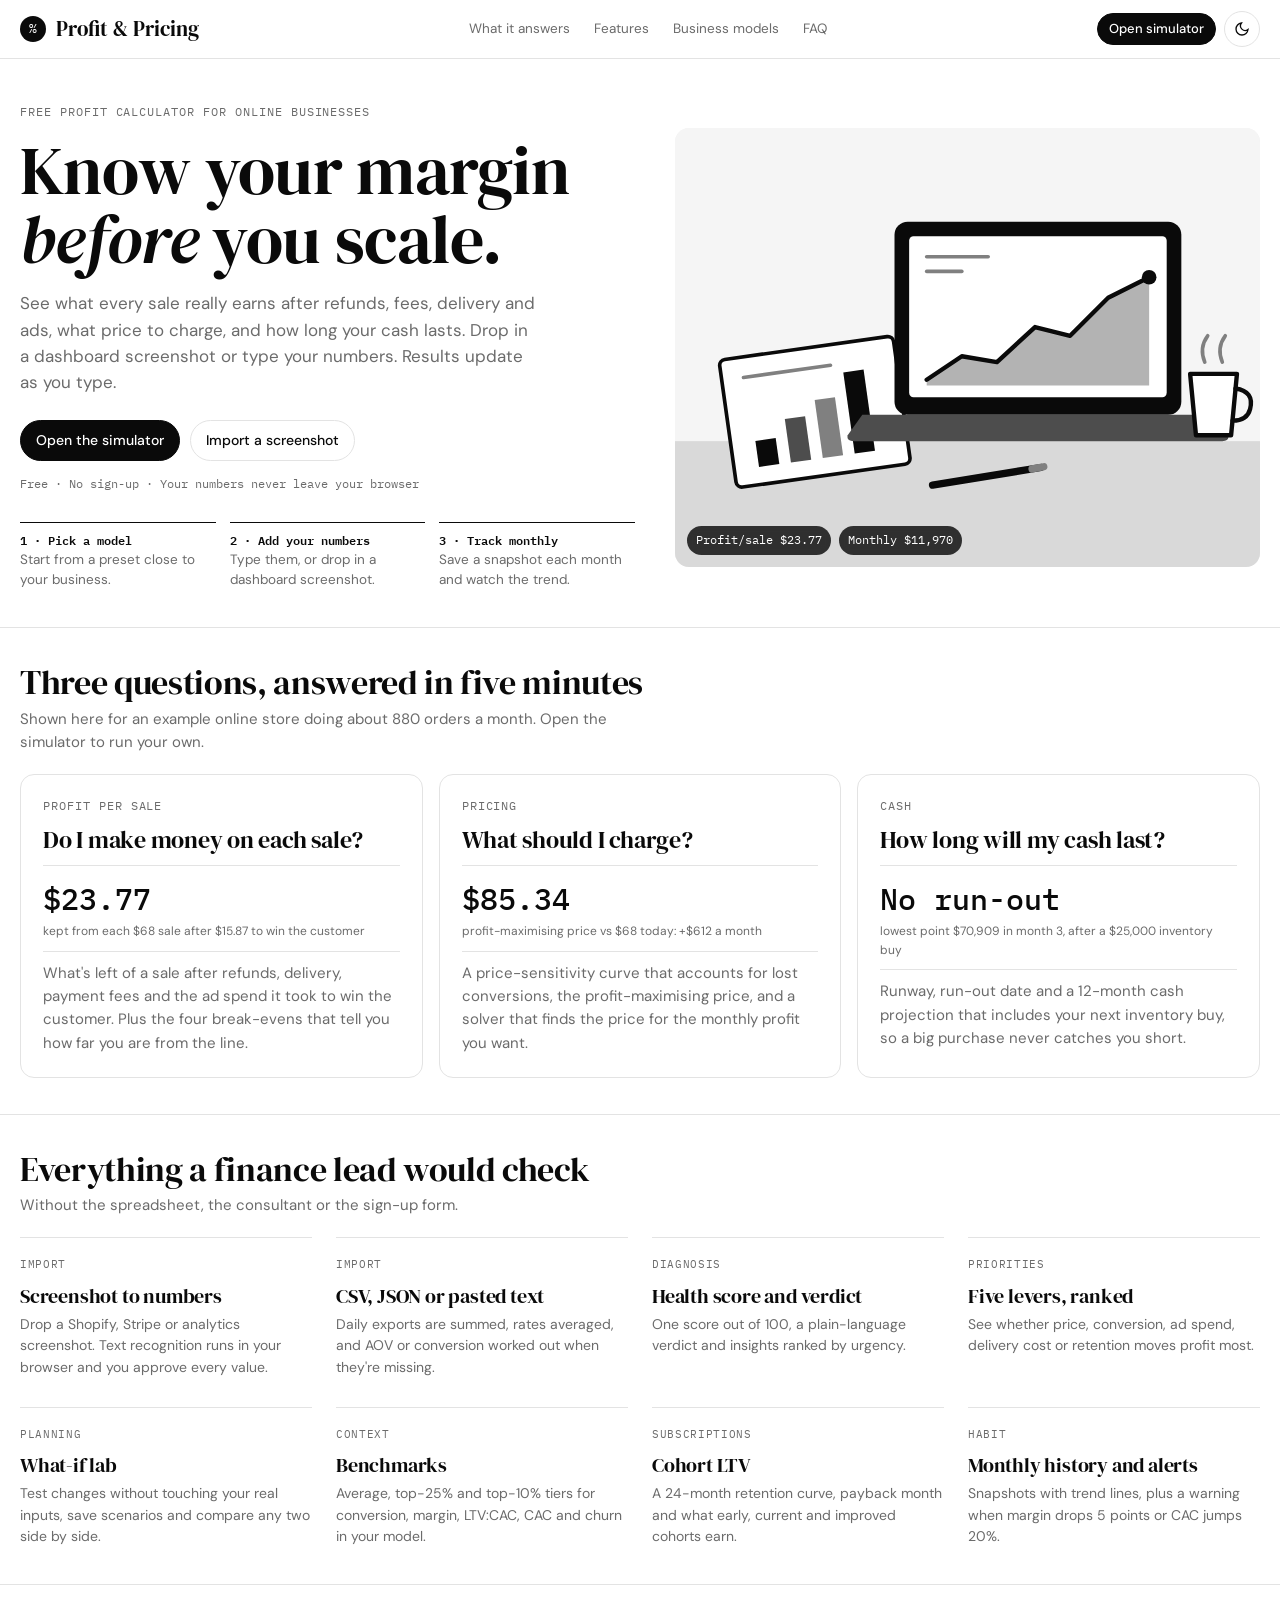
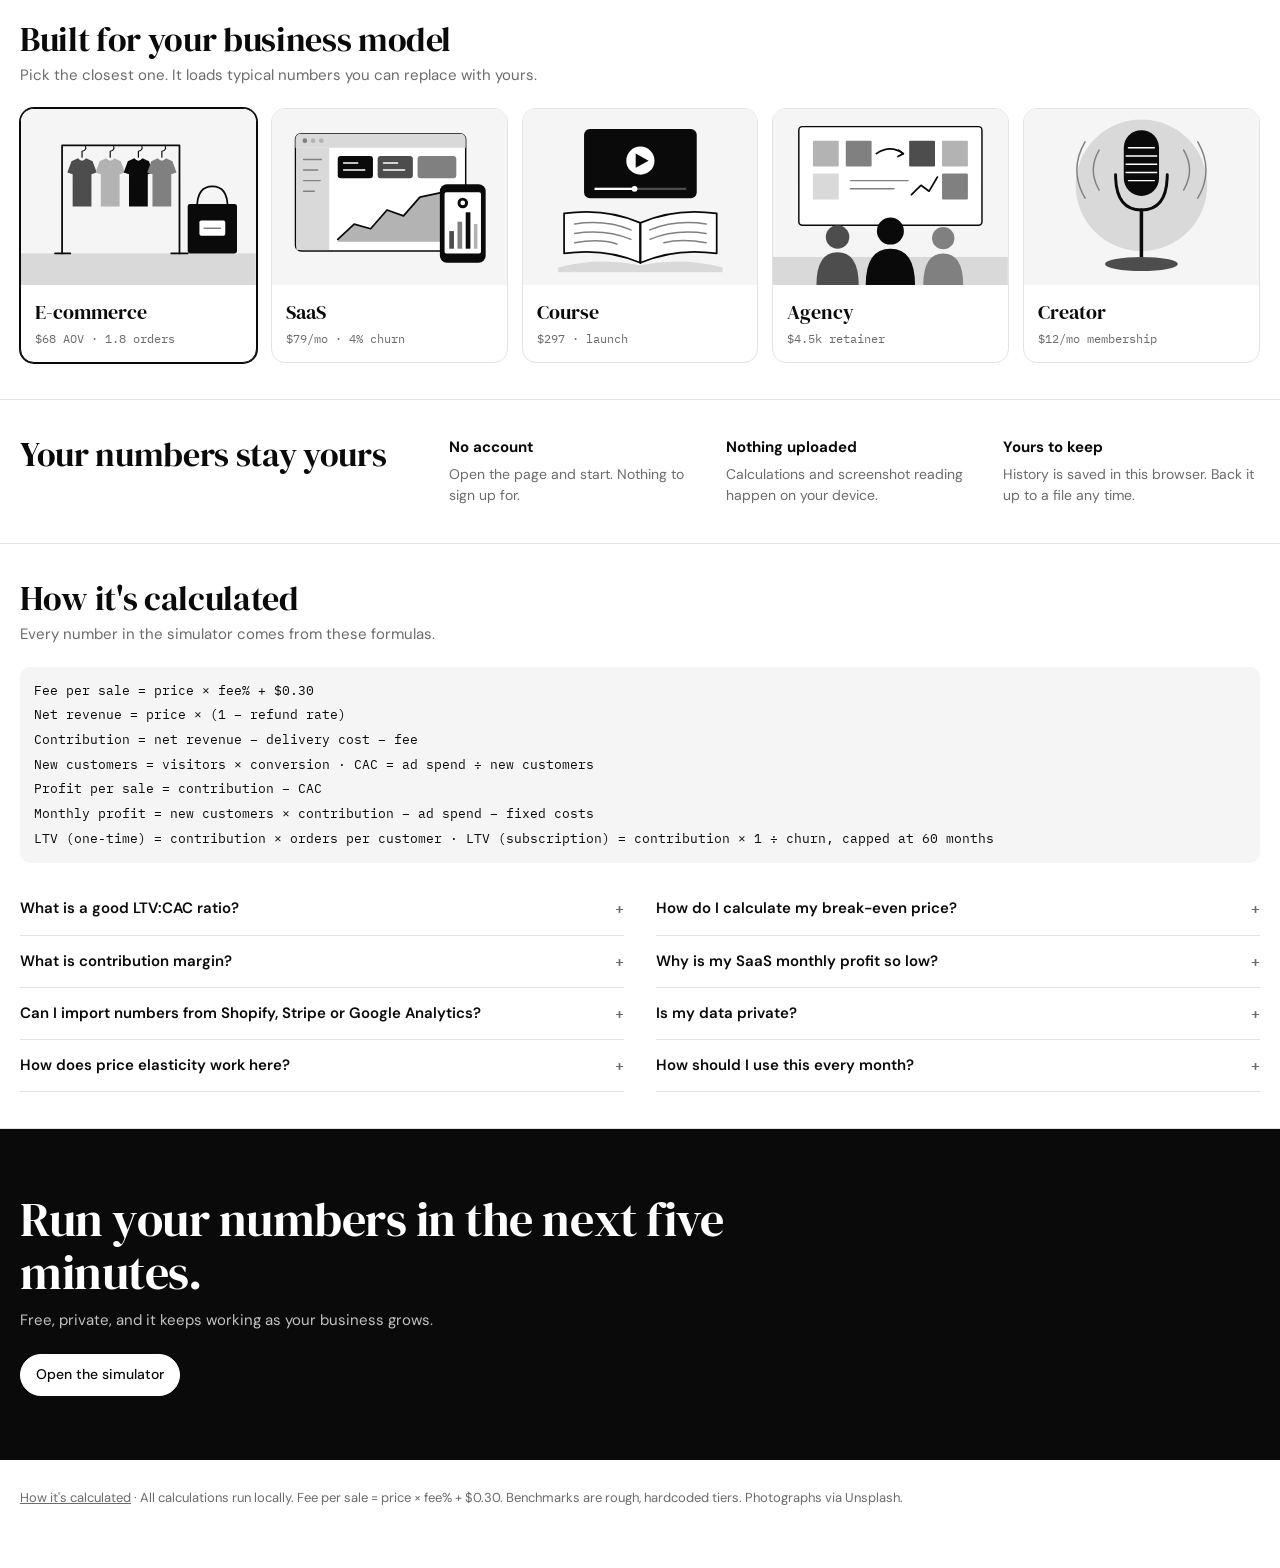
==== index.html @ 32c83e3f "Add Profit & Pricing Simulator site Single-file profit calculator with landing page, served by GitHu" ====
<!doctype html>
<html lang="en">
<head>
<meta charset="utf-8">
<meta name="viewport" content="width=device-width, initial-scale=1">
<title>Profit & Pricing Simulator — Free Unit Economics Calculator</title>
<meta name="description" content="Free profit calculator for online businesses. See profit per sale, CAC, LTV:CAC, break-even price and cash runway as you type. Import a dashboard screenshot or CSV. No sign-up; nothing leaves your browser.">
<meta name="theme-color" content="#0a0a0a">
<link rel="canonical" href="https://mitchmoneyy.github.io/profit-pricing-simulator/">
<meta property="og:url" content="https://mitchmoneyy.github.io/profit-pricing-simulator/">
<meta property="og:type" content="website">
<meta property="og:title" content="Profit & Pricing Simulator">
<meta property="og:description" content="Know your margin before you scale. Profit per sale, LTV:CAC, break-evens, price sensitivity and runway for e-commerce, SaaS, courses, agencies and creators.">
<meta name="twitter:card" content="summary">
<meta name="twitter:title" content="Profit & Pricing Simulator">
<meta name="twitter:description" content="Free unit-economics calculator: profit per sale, LTV:CAC, break-evens and runway, live in your browser.">
<script type="application/ld+json">{"@context":"https://schema.org","@type":"WebApplication","name":"Profit & Pricing Simulator","applicationCategory":"BusinessApplication","operatingSystem":"Any (web browser)","isAccessibleForFree":true,"offers":{"@type":"Offer","price":"0","priceCurrency":"USD"},"description":"Free unit-economics calculator for online businesses: profit per sale, CAC, LTV:CAC, break-even price, price sensitivity, cohort LTV and cash runway.","featureList":["Dashboard screenshot import with in-browser OCR","CSV, TSV and JSON import","Break-even price, sales, conversion and CAC","Price sensitivity chart and target-profit price solver","Benchmarks for e-commerce, SaaS, course, agency and creator businesses","Snapshot history with margin and CAC alerts","Cash runway projection"]}</script>
<link rel="preconnect" href="https://fonts.googleapis.com">
<link rel="preconnect" href="https://fonts.gstatic.com" crossorigin>
<link href="https://fonts.googleapis.com/css2?family=DM+Sans:opsz,wght@9..40,400;9..40,500;9..40,600;9..40,700&family=DM+Serif+Display:ital@0;1&family=IBM+Plex+Mono:wght@400;500;600&display=swap" rel="stylesheet">
<script>
  // Apply saved theme before paint
  try { var t = localStorage.getItem('pps.theme'); if (t) document.documentElement.setAttribute('data-theme', t); } catch (e) {}
</script>
<style>
:root{
  --bg:#ffffff; --fg:#0a0a0a; --muted:#6b6b6b; --faint:#9b9b9b; --line:#e3e3e3; --soft:#f5f5f5; --card:#ffffff;
  --btn-bg:#0a0a0a; --btn-fg:#ffffff; --g1:#0a0a0a; --g2:#4d4d4d; --g3:#808080; --g4:#b3b3b3; --g5:#d9d9d9;
  --shadow:0 1px 0 rgba(0,0,0,.04);
  --serif:'DM Serif Display',Georgia,serif; --sans:'DM Sans',system-ui,-apple-system,Segoe UI,sans-serif; --mono:'IBM Plex Mono',ui-monospace,Menlo,monospace;
  color-scheme:light;
}
@media (prefers-color-scheme:dark){
  :root:not([data-theme="light"]){
    --bg:#0d0d0d; --fg:#e8e8e8; --muted:#9a9a9a; --faint:#6e6e6e; --line:#2a2a2a; --soft:#161616; --card:#121212;
    --btn-bg:#e8e8e8; --btn-fg:#0d0d0d; --g1:#e8e8e8; --g2:#b0b0b0; --g3:#808080; --g4:#555555; --g5:#333333;
    color-scheme:dark;
  }
}
:root[data-theme="dark"]{
  --bg:#0d0d0d; --fg:#e8e8e8; --muted:#9a9a9a; --faint:#6e6e6e; --line:#2a2a2a; --soft:#161616; --card:#121212;
  --btn-bg:#e8e8e8; --btn-fg:#0d0d0d; --g1:#e8e8e8; --g2:#b0b0b0; --g3:#808080; --g4:#555555; --g5:#333333;
  color-scheme:dark;
}
*{box-sizing:border-box}
[hidden]{display:none!important}
html{-webkit-text-size-adjust:100%;scroll-behavior:smooth;scroll-padding-top:80px}
body::before{content:"";position:fixed;inset:0 0 auto;height:env(safe-area-inset-top, 0px);z-index:41;background:var(--bg)}
body{margin:0;background:var(--bg);color:var(--fg);font:15px/1.55 var(--sans);-webkit-font-smoothing:antialiased}
h1,h2,h3{font-family:var(--serif);font-weight:400;letter-spacing:-.01em;margin:0}
h2{font-size:clamp(26px,3.4vw,34px);line-height:1.1}
h3{font-size:21px;line-height:1.2}
p{margin:0}
a{color:inherit}
.mono,.num{font-family:var(--mono);font-variant-numeric:tabular-nums}
.muted{color:var(--muted)}
.small{font-size:13px}
.wrap{max-width:1280px;margin:0 auto;padding-left:max(20px, env(safe-area-inset-left, 0px));padding-right:max(20px, env(safe-area-inset-right, 0px))}
button,input,select,textarea{font:inherit;color:inherit}
.btn{display:inline-flex;align-items:center;justify-content:center;gap:6px;border:1px solid var(--btn-bg);background:var(--btn-bg);color:var(--btn-fg);padding:9px 15px;border-radius:999px;font-size:14px;font-weight:500;cursor:pointer;white-space:nowrap;text-decoration:none;transition:opacity .15s}
.btn:hover{opacity:.85}
.btn.ghost{background:transparent;color:var(--fg);border-color:var(--line)}
.btn.ghost:hover{border-color:var(--fg);opacity:1}
.btn.sm{padding:5px 11px;font-size:13px}
.btn:focus-visible,input:focus-visible,select:focus-visible,textarea:focus-visible,.preset:focus-visible,.drop:focus-visible{outline:2px solid var(--fg);outline-offset:2px}
input[type=number],input[type=text],select,textarea{background:var(--card);border:1px solid var(--line);border-radius:8px;padding:8px 10px;width:100%;min-width:0}
input[type=number]:focus,input[type=text]:focus,select:focus,textarea:focus{border-color:var(--fg);outline:none}
textarea{resize:vertical;font-family:var(--mono);font-size:13px}
input[type=range]{-webkit-appearance:none;appearance:none;width:100%;height:20px;background:transparent;margin:2px 0 0}
input[type=range]::-webkit-slider-runnable-track{height:3px;background:var(--line);border-radius:3px}
input[type=range]::-webkit-slider-thumb{-webkit-appearance:none;width:16px;height:16px;border-radius:50%;background:var(--fg);margin-top:-6.5px;border:2px solid var(--bg);box-shadow:0 0 0 1px var(--fg)}
input[type=range]::-moz-range-track{height:3px;background:var(--line);border-radius:3px}
input[type=range]::-moz-range-thumb{width:13px;height:13px;border-radius:50%;background:var(--fg);border:2px solid var(--bg)}

/* Header */
.top{border-bottom:1px solid var(--line);background:var(--bg)}
.top .wrap{display:flex;align-items:center;justify-content:space-between;gap:12px;height:58px}
.brand{display:flex;align-items:center;gap:10px;font-family:var(--serif);font-size:21px;text-decoration:none;white-space:nowrap}
.brand-mark{width:26px;height:26px;border-radius:50%;background:var(--fg);color:var(--bg);display:grid;place-items:center;font-family:var(--mono);font-size:13px}
.nav{display:flex;gap:4px;overflow-x:auto;scrollbar-width:none;min-width:0}
.nav::-webkit-scrollbar{display:none}
.nav a{font-size:13.5px;color:var(--muted);text-decoration:none;padding:6px 10px;border-radius:999px;white-space:nowrap}
.nav a:hover{color:var(--fg);background:var(--soft)}
.icon-btn{width:36px;height:36px;border-radius:50%;border:1px solid var(--line);background:transparent;cursor:pointer;display:grid;place-items:center;flex:none}
.icon-btn:hover{border-color:var(--fg)}

/* Hero */
.hero{padding:44px 0 36px;border-bottom:1px solid var(--line)}
.hero .wrap{display:grid;grid-template-columns:minmax(0,1.05fr) minmax(0,1fr);gap:40px;align-items:center}
.eyebrow{font-family:var(--mono);font-size:12px;letter-spacing:.08em;text-transform:uppercase;color:var(--muted)}
.hero h1{font-size:clamp(38px,5.6vw,68px);line-height:1.02;margin:14px 0 16px}
.hero h1 em{font-style:italic}
.hero p.lead{font-size:17px;color:var(--muted);max-width:520px}
.hero .ctas{display:flex;gap:10px;margin-top:24px;flex-wrap:wrap}
.hero-photo{position:relative;aspect-ratio:4/3;border-radius:14px;overflow:hidden;background:var(--soft)}
.photo{width:100%;height:100%;object-fit:cover;filter:grayscale(1) contrast(1.05);display:block}
.art{width:100%;height:100%;display:block}
.art .bg{fill:var(--soft)} .art .k{fill:var(--g1)} .art .d{fill:var(--g2)} .art .m{fill:var(--g3)} .art .l{fill:var(--g4)} .art .x{fill:var(--g5)} .art .w{fill:var(--card)}
.art .s{fill:none;stroke:var(--g1);stroke-width:3;stroke-linecap:round;stroke-linejoin:round}
.art .s2{fill:none;stroke:var(--g3);stroke-width:2.5;stroke-linecap:round;stroke-linejoin:round}
.art .sw{fill:none;stroke:var(--card);stroke-width:2.5;stroke-linecap:round}
.art .sk{stroke:var(--g1);stroke-width:2.5}
.hero-photo .caption{position:absolute;left:12px;bottom:12px;right:12px;display:flex;gap:8px;flex-wrap:wrap}
.chip{background:rgba(10,10,10,.82);color:#fff;font-family:var(--mono);font-size:12px;padding:5px 9px;border-radius:999px;backdrop-filter:blur(4px)}

/* Sticky profit bar */
.livebar{position:sticky;top:env(safe-area-inset-top, 0px);z-index:40;background:var(--bg);border-bottom:1px solid var(--line);box-shadow:var(--shadow)}
.livebar .wrap{display:flex;align-items:center;gap:20px;min-height:54px;padding-top:6px;padding-bottom:6px}
.lb-item{display:flex;flex-direction:column;line-height:1.2;min-width:0}
.lb-item span:first-child{font-size:11px;color:var(--muted);text-transform:uppercase;letter-spacing:.06em}
.lb-item .num{font-size:17px;font-weight:500;white-space:nowrap}
.lb-item.main .num{font-size:21px}
.lb-actions{margin-left:auto;display:flex;gap:8px}
.lb-verdict{font-size:13px;color:var(--muted);white-space:nowrap;overflow:hidden;text-overflow:ellipsis;min-width:0}

/* Sections */
.section{padding:36px 0;border-bottom:1px solid var(--line)}
.sec-head{display:flex;justify-content:space-between;align-items:flex-end;gap:16px;margin-bottom:20px;flex-wrap:wrap}
.sec-head p{color:var(--muted);max-width:620px;margin-top:6px}
.card{background:var(--card);border:1px solid var(--line);border-radius:14px;padding:20px;min-width:0}
.card h3{margin-bottom:4px}
.card .sub{color:var(--muted);font-size:13.5px;margin-bottom:14px}
.grid2{display:grid;grid-template-columns:repeat(2,minmax(0,1fr));gap:16px}
.stack{display:flex;flex-direction:column;gap:16px;min-width:0}
.row{display:flex;gap:8px;flex-wrap:wrap;align-items:center}

/* Presets */
.presets{display:grid;grid-template-columns:repeat(5,minmax(0,1fr));gap:14px}
.preset{border:1px solid var(--line);border-radius:14px;overflow:hidden;background:var(--card);cursor:pointer;text-align:left;padding:0;display:flex;flex-direction:column;transition:border-color .15s,transform .15s}
.preset:hover{border-color:var(--fg);transform:translateY(-2px)}
.preset.active{border-color:var(--fg);box-shadow:0 0 0 1px var(--fg)}
.preset .ph{aspect-ratio:4/3;overflow:hidden;background:var(--soft)}
.preset .ph img{transition:transform .4s}
.preset:hover .ph img{transform:scale(1.04)}
.preset .body{padding:12px 14px 14px}
.preset .name{font-family:var(--serif);font-size:20px}
.preset .meta{font-family:var(--mono);font-size:12px;color:var(--muted);margin-top:2px}

/* Import */
.import-grid{display:grid;grid-template-columns:minmax(0,1fr) minmax(0,1fr);gap:16px}
.drop{border:1.5px dashed var(--g4);border-radius:14px;padding:26px;display:flex;flex-direction:column;align-items:center;justify-content:center;text-align:center;gap:8px;min-height:220px;transition:background .15s,border-color .15s}
.drop.over{background:var(--soft);border-color:var(--fg)}
.drop strong{font-family:var(--serif);font-weight:400;font-size:23px}
.drop .types{font-family:var(--mono);font-size:12px;color:var(--muted)}
.progress{width:100%;max-width:340px;margin-top:6px}
.progress .track{height:4px;background:var(--line);border-radius:4px;overflow:hidden}
.progress .bar{height:100%;width:0;background:var(--fg);transition:width .2s}
.progress span{font-size:12px;color:var(--muted);font-family:var(--mono)}
.detected{margin-top:16px}
.det-table td input[type=number]{width:120px;padding:5px 8px}
.conf{font-family:var(--mono);font-size:11px;padding:2px 7px;border-radius:999px;border:1px solid var(--line);color:var(--muted);white-space:nowrap}
.conf.high{border-color:var(--fg);color:var(--fg)}
.src{font-family:var(--mono);font-size:12px;color:var(--muted);max-width:280px;overflow:hidden;text-overflow:ellipsis;white-space:nowrap}

/* Layout */
.layout{display:grid;grid-template-columns:340px minmax(0,1fr);gap:24px;align-items:start;padding-top:28px;padding-bottom:28px}
.inputs{position:sticky;top:70px;max-height:calc(100vh - 84px);overflow:auto;padding:18px}
.inputs h3{margin-bottom:12px}
.seg{display:grid;grid-template-columns:1fr 1fr;border:1px solid var(--line);border-radius:999px;padding:3px;margin-bottom:10px}
.seg button{border:0;background:transparent;padding:6px 8px;border-radius:999px;cursor:pointer;font-size:13.5px;color:var(--muted)}
.seg button.on{background:var(--btn-bg);color:var(--btn-fg)}
.group-title{font-family:var(--mono);font-size:11px;letter-spacing:.08em;text-transform:uppercase;color:var(--muted);margin:16px 0 6px;padding-top:12px;border-top:1px solid var(--line)}
.field{padding:6px 0}
.field.inactive{opacity:.45}
.field-top{display:flex;justify-content:space-between;align-items:center;gap:10px}
.field label{font-size:13.5px}
.num-wrap{display:flex;align-items:center;border:1px solid var(--line);border-radius:8px;background:var(--card);width:118px;flex:none;padding:0 8px}
.num-wrap:focus-within{border-color:var(--fg)}
.num-wrap input{border:0;padding:6px 0;text-align:right;font-family:var(--mono);font-size:13.5px;background:transparent;-moz-appearance:textfield}
.num-wrap input::-webkit-outer-spin-button,.num-wrap input::-webkit-inner-spin-button{-webkit-appearance:none;margin:0}
.num-wrap .u{font-family:var(--mono);font-size:12px;color:var(--muted)}
.hint{font-size:11.5px;color:var(--faint)}
.results{display:flex;flex-direction:column;gap:16px;min-width:0}
.rsec{scroll-margin-top:70px}

/* Overview */
.overview{display:grid;grid-template-columns:260px minmax(0,1fr);gap:20px;align-items:center}
.gauge svg{width:100%;height:auto;display:block}
.verdict h3{font-size:28px}
.verdict p{color:var(--muted);margin-top:6px}
.kpis{display:grid;grid-template-columns:repeat(3,minmax(0,1fr));gap:12px;margin-top:18px}
.kpi{border:1px solid var(--line);border-radius:12px;padding:12px 14px;min-width:0}
.kpi .lbl{font-size:12.5px;color:var(--muted);display:flex;justify-content:space-between;gap:4px 6px;align-items:center;flex-wrap:wrap}
.kpi .val{font-family:var(--mono);font-size:24px;font-weight:500;margin-top:4px;white-space:nowrap;overflow:hidden;text-overflow:ellipsis}
.kpi .foot{font-size:12px;color:var(--muted);margin-top:2px}
.badge{font-family:var(--mono);font-size:10.5px;padding:2px 7px;border-radius:999px;border:1px solid var(--line);white-space:nowrap;color:var(--muted)}
.badge.t10{background:var(--fg);color:var(--bg);border-color:var(--fg)}
.badge.t25{border-color:var(--fg);color:var(--fg)}
.badge.avg{border-color:var(--g3);color:var(--fg)}
.badge.below{border-style:dashed;border-color:var(--g3)}

/* Breakdown */
.stackbar{position:relative;display:flex;height:40px;border-radius:8px;overflow:hidden;background:var(--soft);margin:6px 0 10px}
.stackbar div{height:100%;min-width:0}
.sw-fg{background:var(--g1)} .sw-g2{background:var(--g2)} .sw-g3{background:var(--g3)} .sw-g4{background:var(--g4)} .sw-g5{background:var(--g5)}
.sw-hatch{background:repeating-linear-gradient(135deg,var(--g3) 0 4px,var(--g5) 4px 8px)}
.price-mark{position:absolute;top:-4px;bottom:-4px;width:2px;background:var(--fg)}
.legend{display:flex;flex-direction:column;gap:4px}
.legend .li{display:grid;grid-template-columns:14px minmax(0,1fr) auto auto;gap:10px;align-items:center;font-size:13.5px;padding:4px 0;border-bottom:1px dashed var(--line)}
.legend .li:last-child{border-bottom:0}
.legend .sw{width:12px;height:12px;border-radius:3px}
.legend .num{text-align:right}
.legend .pc{color:var(--muted);width:52px;text-align:right;font-family:var(--mono);font-size:12px}
.be{display:grid;grid-template-columns:repeat(2,minmax(0,1fr));gap:10px}
.be-item{border:1px solid var(--line);border-radius:12px;padding:12px}
.be-item .lbl{font-size:12.5px;color:var(--muted)}
.be-item .val{font-family:var(--mono);font-size:20px;margin-top:2px}
.be-item .cmp{font-size:12px;margin-top:4px;color:var(--muted)}
.be-item .ok{color:var(--fg);font-weight:600}

/* Insights */
.insights{display:flex;flex-direction:column}
.ins{display:grid;grid-template-columns:88px minmax(0,1fr);gap:14px;padding:12px 0;border-bottom:1px solid var(--line)}
.ins:last-child{border-bottom:0}
.ins .t{font-weight:600}
.ins .b{color:var(--muted);font-size:14px;margin-top:2px}
.sev{font-family:var(--mono);font-size:11px;text-transform:uppercase;letter-spacing:.05em;padding:3px 8px;border-radius:999px;border:1px solid var(--line);height:max-content;text-align:center;color:var(--muted)}
.sev.s3{background:var(--fg);color:var(--bg);border-color:var(--fg)}
.sev.s2{border-color:var(--fg);color:var(--fg)}
.sev.s0{border-style:dashed}

/* Tables */
.tbl-wrap{overflow-x:auto;-webkit-overflow-scrolling:touch;margin:0 -4px;padding:0 4px}
table{width:100%;border-collapse:collapse;font-size:13.5px}
th{font-weight:500;color:var(--muted);text-align:left;font-size:12px;text-transform:uppercase;letter-spacing:.05em;padding:8px;border-bottom:1px solid var(--line);white-space:nowrap}
td{padding:9px 8px;border-bottom:1px solid var(--line);vertical-align:middle}
tr:last-child td{border-bottom:0}
td.num,th.num{text-align:right;white-space:nowrap}
.rank{font-family:var(--mono);width:26px;height:26px;border-radius:50%;border:1px solid var(--line);display:grid;place-items:center;font-size:12px}
tr.top1 .rank{background:var(--fg);color:var(--bg);border-color:var(--fg)}
.minibar{height:6px;background:var(--soft);border-radius:6px;min-width:60px;overflow:hidden}
.minibar div{height:100%;background:var(--fg)}
.pos{font-weight:600}
.neg{color:var(--muted)}

/* What-if */
.wi-grid{display:grid;grid-template-columns:minmax(0,1fr) minmax(0,1fr);gap:20px}
.wi-slider{padding:6px 0}
.wi-slider .field-top .num{font-size:13px;min-width:56px;text-align:right}
.scen-list{display:flex;flex-direction:column;gap:6px;margin-top:10px}
.scen{display:flex;align-items:center;gap:8px;border:1px solid var(--line);border-radius:10px;padding:8px 10px;flex-wrap:wrap}
.scen .nm{font-weight:500;flex:1;min-width:100px;overflow:hidden;text-overflow:ellipsis;white-space:nowrap}

/* Charts */
.chart-wrap{position:relative;width:100%}
.chart-wrap svg{width:100%;height:auto;display:block;overflow:visible;touch-action:pan-y}
.ax{font-family:var(--mono);font-size:10.5px;fill:var(--muted)}
.gridl{stroke:var(--line);stroke-width:1}
.zero{stroke:var(--g3);stroke-width:1;stroke-dasharray:3 3}
.s-main{stroke:var(--fg);stroke-width:2.2;fill:none}
.s-alt{stroke:var(--g3);stroke-width:1.6;fill:none;stroke-dasharray:5 4}
.s-alt2{stroke:var(--g3);stroke-width:1.8;fill:none}
.s-alt3{stroke:var(--g4);stroke-width:1.6;fill:none;stroke-dasharray:2 3}
.area{fill:var(--fg);opacity:.06}
.mk{stroke:var(--fg);stroke-width:1;stroke-dasharray:2 3}
.mk-lbl{font-family:var(--mono);font-size:10.5px;fill:var(--fg)}
.dot{fill:var(--bg);stroke:var(--fg);stroke-width:2}
.cross{stroke:var(--fg);stroke-width:1;opacity:.5}
.tip{position:absolute;pointer-events:none;background:var(--fg);color:var(--bg);font-family:var(--mono);font-size:12px;padding:7px 9px;border-radius:8px;white-space:nowrap;opacity:0;transition:opacity .1s;z-index:5;line-height:1.45}
.tip.on{opacity:1}
.chart-legend{display:flex;gap:14px;flex-wrap:wrap;font-size:12.5px;color:var(--muted);margin-top:6px}
.chart-legend i{display:inline-block;width:18px;height:0;border-top:2px solid var(--fg);vertical-align:middle;margin-right:6px}
.chart-legend i.alt{border-top:2px dashed var(--g3)}
.chart-legend i.alt2{border-top:2px solid var(--g3)}
.chart-legend i.alt3{border-top:2px dotted var(--g4)}
.bar-pos{fill:var(--fg)}
.bar-neg{fill:var(--g4)}
.spark{width:100%;height:44px;display:block}
.spark path{fill:none;stroke:var(--fg);stroke-width:1.6}
.spark circle{fill:var(--fg)}
.solver-out{display:grid;grid-template-columns:repeat(2,minmax(0,1fr));gap:10px;margin-top:12px}

/* Benchmarks */
.tierbar{position:relative;height:6px;background:var(--soft);border-radius:6px;min-width:110px}
.tierbar .tk{position:absolute;top:-3px;width:1px;height:12px;background:var(--g3)}
.tierbar .you{position:absolute;top:-4px;width:10px;height:14px;margin-left:-5px;border-radius:3px;background:var(--fg)}

/* History */
.sparks{display:grid;grid-template-columns:repeat(3,minmax(0,1fr));gap:12px}
.spark-card{border:1px solid var(--line);border-radius:12px;padding:12px}
.spark-card .lbl{font-size:12.5px;color:var(--muted)}
.spark-card .val{font-family:var(--mono);font-size:18px}
.alerts{display:flex;flex-direction:column;gap:8px;margin:14px 0}
.alert{border:1px solid var(--fg);border-left-width:4px;border-radius:10px;padding:10px 12px;font-size:14px}
.alert .when{font-family:var(--mono);font-size:11.5px;color:var(--muted)}
.empty{color:var(--muted);font-size:14px;padding:14px;border:1px dashed var(--line);border-radius:10px;text-align:center}

/* Share */
.code-box{font-family:var(--mono);font-size:12px;word-break:break-all;background:var(--soft);border-radius:10px;padding:10px 12px;max-height:90px;overflow:auto}
.cmp-better{font-weight:600}

/* Guide banner + FAQ */
.guide{display:flex;gap:14px;align-items:center;justify-content:space-between;flex-wrap:wrap;border:1px solid var(--fg);border-radius:14px;padding:14px 16px;background:var(--card)}
.guide .gt{font-weight:600}
.guide .gb{color:var(--muted);font-size:14px;margin-top:2px;max-width:640px}
.guide .row{flex:0 1 auto;min-width:0}
.lb-goal{min-width:96px}
.lb-goal .gbar{height:4px;background:var(--line);border-radius:4px;margin-top:4px;overflow:hidden}
.lb-goal .gbar div{height:100%;background:var(--fg)}
.faq{display:grid;grid-template-columns:minmax(0,1fr) minmax(0,1fr);gap:0 32px}
.faq details{border-bottom:1px solid var(--line);padding:14px 0}
.faq summary{cursor:pointer;font-weight:600;list-style:none;display:flex;justify-content:space-between;gap:12px}
.faq summary::-webkit-details-marker{display:none}
.faq summary::after{content:'+';font-family:var(--mono);color:var(--muted)}
.faq details[open] summary::after{content:'−'}
.faq details p{color:var(--muted);margin-top:8px;font-size:14.5px;max-width:62ch}
.formula{font-family:var(--mono);font-size:13px;background:var(--soft);border-radius:10px;padding:12px 14px;line-height:1.9;overflow-x:auto;white-space:nowrap}

/* Landing */
.v-app .nav-landing,.v-app .hdr-cta,.v-landing .nav-app{display:none}
.trust{font-family:var(--mono);font-size:12px;color:var(--muted);margin-top:14px}
.steps{display:grid;grid-template-columns:repeat(3,minmax(0,1fr));gap:14px;margin-top:28px;max-width:620px}
.steps div{border-top:1px solid var(--fg);padding-top:8px;font-size:13.5px;color:var(--muted)}
.steps b{display:block;color:var(--fg);font-weight:600;font-family:var(--mono);font-size:12px}
.qgrid{display:grid;grid-template-columns:repeat(3,minmax(0,1fr));gap:16px}
.qcard{border:1px solid var(--line);border-radius:14px;padding:22px;display:flex;flex-direction:column;gap:10px;min-width:0}
.qcard h3{font-size:24px}
.qnum{font-size:30px;font-weight:500;border-top:1px solid var(--line);border-bottom:1px solid var(--line);padding:10px 0}
.qnum small{display:block;font-size:12px;color:var(--muted);font-weight:400;font-family:var(--sans)}
.fgrid{display:grid;grid-template-columns:repeat(4,minmax(0,1fr));gap:28px 24px}
.fgrid > div{border-top:1px solid var(--line);padding-top:14px;min-width:0}
.fgrid h3{font-size:20px;margin:8px 0 6px}
.fgrid p{color:var(--muted);font-size:14px}
.tag{font-family:var(--mono);font-size:11px;letter-spacing:.06em;text-transform:uppercase;color:var(--muted)}
.privacy{display:grid;grid-template-columns:minmax(0,1fr) minmax(0,2fr);gap:24px;align-items:start}
.pgrid{display:grid;grid-template-columns:repeat(3,minmax(0,1fr));gap:20px}
.pgrid p{font-size:14px;margin-top:4px}
.band{background:var(--fg);color:var(--bg);padding:64px 0;text-align:left}
.band h2{font-size:clamp(30px,4.4vw,48px);max-width:720px}
.band p{opacity:.75;margin:10px 0 22px}
.band .btn{background:var(--bg);color:var(--fg);border-color:var(--bg)}
@media (max-width:1000px){.fgrid{grid-template-columns:repeat(2,minmax(0,1fr))}.qgrid{grid-template-columns:minmax(0,1fr)}.privacy{grid-template-columns:minmax(0,1fr)}}
@media (max-width:900px){.faq{grid-template-columns:minmax(0,1fr)}}
@media (max-width:640px){.steps,.pgrid,.fgrid{grid-template-columns:minmax(0,1fr)}.lb-goal{display:none}.band{padding:44px 0}}
@media (max-width:420px){.brand{font-size:18px;gap:8px}.brand-mark{width:22px;height:22px;font-size:11px}.top .wrap{gap:8px}}
@media (max-width:360px){.hdr-cta{display:none}}

/* Summary */
pre.summary{font-family:var(--mono);font-size:12px;background:var(--soft);border-radius:10px;padding:14px;max-height:340px;overflow:auto;white-space:pre-wrap;word-break:break-word;margin:12px 0 0}

/* Toast */
.toast{position:fixed;left:50%;bottom:22px;transform:translateX(-50%) translateY(20px);background:var(--btn-bg);color:var(--btn-fg);padding:10px 16px;border-radius:999px;font-size:14px;opacity:0;pointer-events:none;transition:all .2s;z-index:60;max-width:calc(100vw - 32px);text-align:center}
.toast.on{opacity:1;transform:translateX(-50%) translateY(0)}

footer{padding:28px 0 60px;color:var(--muted);font-size:13px}

/* Responsive */
@media (max-width:1100px){
  .presets{grid-template-columns:repeat(3,minmax(0,1fr))}
  .overview{grid-template-columns:200px minmax(0,1fr)}
}
@media (max-width:900px){
  .layout{grid-template-columns:minmax(0,1fr)}
  .inputs{position:static;max-height:none}
  .hero .wrap{grid-template-columns:minmax(0,1fr);gap:24px}
  .import-grid,.grid2,.wi-grid{grid-template-columns:minmax(0,1fr)}
  .lb-verdict{display:none}
  .nav{display:none}
}
@media (max-width:640px){
  .wrap{padding-left:max(16px, env(safe-area-inset-left, 0px));padding-right:max(16px, env(safe-area-inset-right, 0px))}
  .presets{grid-template-columns:repeat(2,minmax(0,1fr))}
  .presets .preset:last-child{grid-column:span 2}
  .presets .preset:last-child .ph{aspect-ratio:8/3}
  .overview{grid-template-columns:minmax(0,1fr)}
  .gauge{max-width:240px;margin:0 auto}
  .verdict{text-align:center}
  .kpis{grid-template-columns:repeat(2,minmax(0,1fr))}
  .kpi .val{font-size:20px}
  .be,.solver-out{grid-template-columns:minmax(0,1fr)}
  .sparks{grid-template-columns:minmax(0,1fr)}
  .ins{grid-template-columns:minmax(0,1fr);gap:6px}
  .sev{justify-self:start}
  .livebar .wrap{gap:14px}
  .lb-hide-sm{display:none}
  .lb-actions .btn{padding:7px 11px}
  .lb-actions .lb-share{display:none}
  .card{padding:16px}
  .hero{padding:28px 0}
}
@media (prefers-reduced-motion:reduce){*{transition:none!important;scroll-behavior:auto!important}}
@media print{.livebar,.top .nav,.icon-btn,.lb-actions{display:none}}
</style>
</head>
<body>

<header class="top">
  <div class="wrap">
    <a class="brand" href="#home"><span class="brand-mark">%</span>Profit &amp; Pricing</a>
    <nav class="nav nav-landing" aria-label="Page">
      <a href="#questions">What it answers</a><a href="#features">Features</a><a href="#models">Business models</a><a href="#faq">FAQ</a>
    </nav>
    <nav class="nav nav-app" aria-label="Sections">
      <a href="#presets">Presets</a><a href="#import">Import</a><a href="#overview">Results</a><a href="#lab">What-if</a><a href="#pricing">Pricing</a><a href="#bench">Benchmarks</a><a href="#cohort">Cohorts</a><a href="#cash">Cash</a><a href="#history">History</a><a href="#share">Share</a>
    </nav>
    <div class="row" style="flex:none;flex-wrap:nowrap">
      <a class="btn sm hdr-cta" href="#app">Open simulator</a>
      <button class="icon-btn" id="themeBtn" aria-label="Toggle dark mode" title="Toggle dark mode">
        <svg width="16" height="16" viewBox="0 0 24 24" fill="none" stroke="currentColor" stroke-width="2"><path d="M21 12.8A9 9 0 1 1 11.2 3a7 7 0 0 0 9.8 9.8z"/></svg>
      </button>
    </div>
  </div>
</header>

<div id="landing">
<section class="hero">
  <div class="wrap">
    <div>
      <div class="eyebrow">Free profit calculator for online businesses</div>
      <h1>Know your margin <em>before</em> you scale.</h1>
      <p class="lead">See what every sale really earns after refunds, fees, delivery and ads, what price to charge, and how long your cash lasts. Drop in a dashboard screenshot or type your numbers. Results update as you type.</p>
      <div class="ctas">
        <a class="btn" href="#app">Open the simulator</a>
        <a class="btn ghost" href="#app" data-then="import">Import a screenshot</a>
      </div>
      <div class="trust">Free · No sign-up · Your numbers never leave your browser</div>
      <div class="steps" aria-label="How it works">
        <div><b>1 · Pick a model</b>Start from a preset close to your business.</div>
        <div><b>2 · Add your numbers</b>Type them, or drop in a dashboard screenshot.</div>
        <div><b>3 · Track monthly</b>Save a snapshot each month and watch the trend.</div>
      </div>
    </div>
    <div class="hero-photo">
      <div class="media" id="heroMedia" style="width:100%;height:100%"></div>
      <div class="caption"><span class="chip" id="heroChip1">—</span><span class="chip" id="heroChip2">—</span></div>
    </div>
  </div>
</section>

<section class="section" id="questions">
  <div class="wrap">
    <div class="sec-head"><div><h2>Three questions, answered in five minutes</h2><p>Shown here for an example online store doing about 880 orders a month. Open the simulator to run your own.</p></div></div>
    <div class="qgrid">
      <div class="qcard"><div class="eyebrow">Profit per sale</div><h3>Do I make money on each sale?</h3><div class="qnum mono" id="qPps">—</div><p class="muted">What's left of a sale after refunds, delivery, payment fees and the ad spend it took to win the customer. Plus the four break-evens that tell you how far you are from the line.</p></div>
      <div class="qcard"><div class="eyebrow">Pricing</div><h3>What should I charge?</h3><div class="qnum mono" id="qPrice">—</div><p class="muted">A price-sensitivity curve that accounts for lost conversions, the profit-maximising price, and a solver that finds the price for the monthly profit you want.</p></div>
      <div class="qcard"><div class="eyebrow">Cash</div><h3>How long will my cash last?</h3><div class="qnum mono" id="qRunway">—</div><p class="muted">Runway, run-out date and a 12-month cash projection that includes your next inventory buy, so a big purchase never catches you short.</p></div>
    </div>
  </div>
</section>

<section class="section" id="features">
  <div class="wrap">
    <div class="sec-head"><div><h2>Everything a finance lead would check</h2><p>Without the spreadsheet, the consultant or the sign-up form.</p></div></div>
    <div class="fgrid">
      <div><span class="tag">Import</span><h3>Screenshot to numbers</h3><p>Drop a Shopify, Stripe or analytics screenshot. Text recognition runs in your browser and you approve every value.</p></div>
      <div><span class="tag">Import</span><h3>CSV, JSON or pasted text</h3><p>Daily exports are summed, rates averaged, and AOV or conversion worked out when they're missing.</p></div>
      <div><span class="tag">Diagnosis</span><h3>Health score and verdict</h3><p>One score out of 100, a plain-language verdict and insights ranked by urgency.</p></div>
      <div><span class="tag">Priorities</span><h3>Five levers, ranked</h3><p>See whether price, conversion, ad spend, delivery cost or retention moves profit most.</p></div>
      <div><span class="tag">Planning</span><h3>What-if lab</h3><p>Test changes without touching your real inputs, save scenarios and compare any two side by side.</p></div>
      <div><span class="tag">Context</span><h3>Benchmarks</h3><p>Average, top-25% and top-10% tiers for conversion, margin, LTV:CAC, CAC and churn in your model.</p></div>
      <div><span class="tag">Subscriptions</span><h3>Cohort LTV</h3><p>A 24-month retention curve, payback month and what early, current and improved cohorts earn.</p></div>
      <div><span class="tag">Habit</span><h3>Monthly history and alerts</h3><p>Snapshots with trend lines, plus a warning when margin drops 5 points or CAC jumps 20%.</p></div>
    </div>
  </div>
</section>

<section class="section" id="models">
  <div class="wrap">
    <div class="sec-head"><div><h2>Built for your business model</h2><p>Pick the closest one. It loads typical numbers you can replace with yours.</p></div></div>
    <div class="presets" data-grid="landing"></div>
  </div>
</section>

<section class="section">
  <div class="wrap privacy">
    <div><h2>Your numbers stay yours</h2></div>
    <div class="pgrid">
      <div><b>No account</b><p class="muted">Open the page and start. Nothing to sign up for.</p></div>
      <div><b>Nothing uploaded</b><p class="muted">Calculations and screenshot reading happen on your device.</p></div>
      <div><b>Yours to keep</b><p class="muted">History is saved in this browser. Back it up to a file any time.</p></div>
    </div>
  </div>
</section>

<section class="section" id="faq">
  <div class="wrap">
    <div class="sec-head"><div><h2>How it's calculated</h2><p>Every number in the simulator comes from these formulas.</p></div></div>
    <div class="formula">Fee per sale = price × fee% + $0.30<br>Net revenue = price × (1 − refund rate)<br>Contribution = net revenue − delivery cost − fee<br>New customers = visitors × conversion · CAC = ad spend ÷ new customers<br>Profit per sale = contribution − CAC<br>Monthly profit = new customers × contribution − ad spend − fixed costs<br>LTV (one-time) = contribution × orders per customer · LTV (subscription) = contribution × 1 ÷ churn, capped at 60 months</div>
    <div class="faq" style="margin-top:20px">
      <details><summary>What is a good LTV:CAC ratio?</summary><p>A common rule of thumb is 3× or better: each customer brings in three times what it cost to acquire them. Below 1× you lose money on every customer. Far above 5× often means you could spend more on growth.</p></details>
      <details><summary>How do I calculate my break-even price?</summary><p>Divide your monthly ad spend and fixed costs by the customers you win each month, add delivery cost and the $0.30 fixed fee, then divide by (1 − refund rate − fee rate). The Break-evens card does this live.</p></details>
      <details><summary>What is contribution margin?</summary><p>The share of each sale you keep after refunds, delivery or cost of goods, and payment fees, before ads and fixed costs. It shows how much each sale can put toward acquisition and overhead.</p></details>
      <details><summary>Why is my SaaS monthly profit so low?</summary><p>Monthly profit counts only this month's new customers, so recurring revenue from existing subscribers is not included. The Cohort LTV section shows what each month's customers earn over two years.</p></details>
      <details><summary>Can I import numbers from Shopify, Stripe or Google Analytics?</summary><p>Yes, as a screenshot or an export. Drop a dashboard screenshot, a CSV or JSON export, or paste report text. The importer looks for labels such as sessions, conversion rate, AOV, ad spend, refunds and churn, and asks you to approve each value.</p></details>
      <details><summary>Is my data private?</summary><p>Yes. Calculations, screenshot reading and history all run in your browser. Snapshots and scenarios are stored on this device only; use Back up to keep a copy or move them to another device.</p></details>
      <details><summary>How does price elasticity work here?</summary><p>Elasticity sets how conversion reacts to price. At 1.0, a 10% price rise loses about 10% of conversions. The price chart and the solver use it to find the price that maximises monthly profit.</p></details>
      <details><summary>How should I use this every month?</summary><p>Update the inputs that changed, then save a snapshot. History draws profit, margin and CAC trends and warns you when margin drops 5+ points or CAC rises 20%+.</p></details>
    </div>
  </div>
</section>

<section class="band">
  <div class="wrap">
    <h2>Run your numbers in the next five minutes.</h2>
    <p>Free, private, and it keeps working as your business grows.</p>
    <a class="btn" href="#app">Open the simulator</a>
  </div>
</section>
</div>

<div id="appView">
<div class="livebar" role="status" aria-live="polite">
  <div class="wrap">
    <div class="lb-item main"><span>Monthly profit</span><span class="num" id="lbMonthly">—</span></div>
    <div class="lb-item"><span>Per sale</span><span class="num" id="lbPps">—</span></div>
    <div class="lb-item lb-hide-sm"><span>LTV:CAC</span><span class="num" id="lbLtv">—</span></div>
    <div class="lb-item lb-hide-sm"><span>Health</span><span class="num" id="lbHealth">—</span></div>
    <div class="lb-item lb-goal" title="Progress toward your monthly profit target (set it in Price sensitivity)"><span>Goal</span><span class="num" id="lbGoal" style="font-size:14px">—</span><div class="gbar"><div id="lbGoalBar" style="width:0"></div></div></div>
    <div class="lb-verdict" id="lbVerdict"></div>
    <div class="lb-actions">
      <button class="btn ghost sm lb-share" id="lbShare">Copy link</button>
      <button class="btn sm" id="lbSnap">Save snapshot</button>
    </div>
  </div>
</div>

<section class="section" id="presets">
  <div class="wrap">
    <div class="sec-head">
      <div><h2>Start from a business model</h2><p>Each preset loads typical numbers for that model. Change anything afterwards.</p></div>
    </div>
    <div class="presets" id="presetGrid"></div>
  </div>
</section>

<section class="section" id="import">
  <div class="wrap">
    <div class="sec-head">
      <div><h2>Import center</h2><p>Screenshots are read with OCR in your browser. Exports and pasted text are scanned for familiar labels. You approve every value before it touches the inputs.</p></div>
    </div>
    <div class="import-grid">
      <div class="drop" id="drop" tabindex="0" aria-label="Drop a file to import">
        <strong>Drop a screenshot or export</strong>
        <div class="types">PNG · JPG · WEBP · CSV · TSV · TXT · JSON</div>
        <div class="muted small">or paste an image or text anywhere on the page (Ctrl/⌘+V)</div>
        <div class="row" style="justify-content:center;margin-top:6px">
          <label class="btn">Choose file<input type="file" id="fileIn" multiple accept="image/*,.csv,.tsv,.txt,.json,text/plain,text/csv,application/json" hidden></label>
          <button class="btn ghost" id="pasteBtn">Paste from clipboard</button>
        </div>
        <div class="progress" id="progress" hidden><div class="track"><div class="bar" id="progBar"></div></div><span id="progTxt">Loading OCR…</span></div>
      </div>
      <div class="card" style="display:flex;flex-direction:column;gap:10px">
        <label for="importText" style="font-weight:500">Paste report text</label>
        <textarea id="importText" rows="8" placeholder="Sessions: 48,210&#10;Conversion rate 2.3%&#10;Average order value $64.50&#10;Ad spend $12,400&#10;Refund rate 5%"></textarea>
        <div class="row">
          <button class="btn" id="extractBtn">Extract values</button>
          <button class="btn ghost" id="sampleBtn">Try a sample report</button>
        </div>
      </div>
    </div>
    <div class="card detected" id="detected" hidden>
      <div class="sec-head" style="margin-bottom:10px">
        <div><h3>Detected values</h3><p class="small" id="detSource"></p></div>
        <div class="row"><button class="btn ghost sm" id="detDiscard">Discard</button><button class="btn sm" id="detApply">Apply selected</button></div>
      </div>
      <div class="tbl-wrap"><table class="det-table"><thead><tr><th></th><th>Field</th><th>Detected</th><th class="num">Current</th><th>Confidence</th><th>Source</th></tr></thead><tbody id="detBody"></tbody></table></div>
    </div>
  </div>
</section>

<main class="wrap layout">
  <aside class="card inputs" id="inputs" aria-label="Inputs">
    <h3>Your numbers</h3>
    <div class="seg" role="group" aria-label="Revenue model">
      <button data-model="onetime">One-time</button>
      <button data-model="subscription">Subscription</button>
    </div>
    <label class="small muted" for="bizSel">Benchmark against</label>
    <select id="bizSel" style="margin-top:4px"></select>
    <div id="fields"></div>
  </aside>

  <div class="results">
    <!-- Overview -->
    <div class="guide" id="guide" hidden>
      <div><div class="gt" id="guideT"></div><div class="gb" id="guideB"></div></div>
      <div class="row" id="guideBtns"></div>
    </div>
    <section class="card rsec" id="overview">
      <div class="overview">
        <div class="gauge" id="gauge"></div>
        <div class="verdict"><div class="eyebrow">Verdict</div><h3 id="verdictTitle">—</h3><p id="verdictBody"></p></div>
      </div>
      <div class="kpis" id="kpis"></div>
    </section>

    <div class="grid2">
      <section class="card rsec">
        <h3>Where each sale goes</h3>
        <p class="sub" id="bdSub">Per-sale breakdown of the price.</p>
        <div class="stackbar" id="stackbar"></div>
        <div class="legend" id="legend"></div>
      </section>
      <section class="card rsec">
        <h3>Break-evens</h3>
        <p class="sub">What it takes for the month — or a single sale — to stop losing money.</p>
        <div class="be" id="breakevens"></div>
      </section>
    </div>

    <section class="card rsec" id="insightsCard">
      <h3>Insights</h3>
      <p class="sub">Ranked by urgency.</p>
      <div class="insights" id="insights"></div>
    </section>

    <section class="card rsec" id="levers">
      <h3>Five levers, ranked</h3>
      <p class="sub">A 10% improvement on each lever, holding everything else constant. Ranked by the lifetime profit of one month's customers.</p>
      <div class="tbl-wrap"><table><thead><tr><th>#</th><th>Lever</th><th class="num">Δ Monthly profit</th><th class="num">Δ Cohort value</th><th class="num">New LTV:CAC</th><th></th></tr></thead><tbody id="leverBody"></tbody></table></div>
      <p class="small muted" style="margin-top:10px" id="leverNote"></p>
    </section>

    <section class="card rsec" id="lab">
      <h3>What-if lab</h3>
      <p class="sub">Move the dials without touching your inputs. Save scenarios to compare later.</p>
      <div class="wi-grid">
        <div id="wiSliders"></div>
        <div>
          <div class="tbl-wrap"><table><thead><tr><th>Metric</th><th class="num">Now</th><th class="num">What-if</th><th class="num">Δ</th></tr></thead><tbody id="wiBody"></tbody></table></div>
          <div class="row" style="margin-top:12px">
            <input type="text" id="scenName" placeholder="Scenario name" style="flex:1;min-width:140px">
            <button class="btn sm" id="scenSave">Save scenario</button>
          </div>
          <div class="row" style="margin-top:8px">
            <button class="btn ghost sm" id="wiReset">Reset dials</button>
            <button class="btn ghost sm" id="wiApply">Apply to inputs</button>
          </div>
          <div class="scen-list" id="scenList"></div>
        </div>
      </div>
    </section>

    <section class="card rsec" id="pricing">
      <h3>Price sensitivity</h3>
      <p class="sub">Monthly profit across prices. Solid line: conversion reacts to price with your elasticity. Dashed: conversion stays put. Hover or tap the chart.</p>
      <div class="field" style="max-width:420px">
        <div class="field-top"><label for="elastIn">Price elasticity</label><div class="num-wrap"><input id="elastIn" type="number" step="0.1" min="0" max="5"><span class="u">e</span></div></div>
        <input type="range" id="elastRange" min="0" max="4" step="0.05" aria-label="Price elasticity">
        <div class="hint">1.0 = a 10% price rise loses ~10% of conversions. Most products sit between 0.5 and 2.</div>
      </div>
      <div id="priceChart" style="margin-top:8px"></div>
      <div class="chart-legend"><span><i></i>With elasticity</span><span><i class="alt"></i>Conversion held</span></div>
      <div style="border-top:1px solid var(--line);margin-top:18px;padding-top:16px">
        <h3>Target-profit price solver</h3>
        <div class="row" style="margin-top:10px">
          <label for="targetIn" class="small">Monthly profit target</label>
          <div class="num-wrap" style="width:160px"><span class="u">$</span><input id="targetIn" type="number" step="100"></div>
        </div>
        <div class="solver-out" id="solverOut"></div>
      </div>
    </section>

    <section class="card rsec" id="bench">
      <div class="sec-head" style="margin-bottom:6px">
        <div><h3>Benchmarks</h3><p class="small">Rough tiers from typical public figures, hardcoded. Use them as a compass, not a scorecard.</p></div>
        <select id="benchSel" style="width:auto"></select>
      </div>
      <div class="tbl-wrap"><table><thead><tr><th>Metric</th><th class="num">You</th><th class="num">Average</th><th class="num">Top 25%</th><th class="num">Top 10%</th><th>Position</th><th>Tier</th></tr></thead><tbody id="benchBody"></tbody></table></div>
    </section>

    <section class="card rsec" id="cohort">
      <h3>Cohort LTV</h3>
      <p class="sub" id="cohortSub">How a month's customers decay and pay back over 24 months.</p>
      <div id="cohortNote"></div>
      <div id="cohortChart"></div>
      <div class="chart-legend"><span><i class="alt3"></i>Early cohort</span><span><i></i>Current</span><span><i class="alt2"></i>Improved</span></div>
      <div class="tbl-wrap" style="margin-top:14px"><table><thead><tr><th>Cohort</th><th class="num">Churn</th><th class="num">Month 1</th><th class="num">Month 3</th><th class="num">Month 6</th><th class="num">Month 12</th><th class="num">LTV</th><th class="num">Payback</th></tr></thead><tbody id="cohortBody"></tbody></table></div>
      <p class="small muted" style="margin-top:8px">Profit collected per customer, net of CAC. Early = churn 1.5× current; improved = churn 0.7× current.</p>
    </section>

    <section class="card rsec" id="cash">
      <h3>Cash &amp; runway</h3>
      <p class="sub">Starts from cash on hand, adds the monthly cash swing (monthly profit) and subtracts the inventory buy in its month. Edit cash inputs in the panel.</p>
      <div class="be" id="cashKpis" style="grid-template-columns:repeat(auto-fit,minmax(150px,1fr))"></div>
      <div id="cashChart" style="margin-top:14px"></div>
    </section>

    <section class="card rsec" id="history">
      <div class="sec-head" style="margin-bottom:10px">
        <div><h3>History</h3><p class="small">Snapshots are saved in this browser and survive reloads.</p></div>
        <div class="row"><button class="btn sm" id="snapBtn">Save snapshot</button><button class="btn ghost sm" id="remindBtn">Monthly reminder</button><button class="btn ghost sm" id="backupBtn">Back up</button><label class="btn ghost sm">Restore<input type="file" id="restoreIn" accept=".json,application/json" hidden></label><button class="btn ghost sm" id="histClear">Clear</button></div>
      </div>
      <div class="sparks" id="sparks"></div>
      <div class="alerts" id="alerts"></div>
      <div class="tbl-wrap"><table><thead><tr><th>When</th><th>Label</th><th class="num">Monthly profit</th><th class="num">Margin</th><th class="num">CAC</th><th class="num">Health</th><th></th></tr></thead><tbody id="histBody"></tbody></table></div>
    </section>

    <section class="card rsec" id="share">
      <h3>Share &amp; compare</h3>
      <p class="sub" id="shareHint">Your inputs as a URL-safe code. The page address updates as you work, so the link always reflects what you see.</p>
      <div class="code-box" id="codeBox"></div>
      <div class="row" style="margin-top:10px">
        <button class="btn sm" id="copyCode">Copy code</button>
        <button class="btn ghost sm" id="copyLink">Copy link</button>
        <button class="btn ghost sm" id="shareResult">Share my result</button>
      </div>
      <div class="row" style="margin-top:12px">
        <input type="text" id="loadCode" placeholder="Paste a code or link" style="flex:1;min-width:180px">
        <button class="btn ghost sm" id="loadCodeBtn">Load</button>
      </div>
      <div style="border-top:1px solid var(--line);margin-top:18px;padding-top:16px">
        <h3>A vs B</h3>
        <div class="grid2" style="margin:10px 0">
          <label class="small">A<select id="cmpA" style="margin-top:4px"></select></label>
          <label class="small">B<select id="cmpB" style="margin-top:4px"></select></label>
        </div>
        <div class="tbl-wrap"><table><thead><tr><th>Metric</th><th class="num">A</th><th class="num">B</th><th class="num">B − A</th></tr></thead><tbody id="cmpBody"></tbody></table></div>
      </div>
    </section>

    <section class="card rsec" id="summary">
      <div class="sec-head" style="margin-bottom:0">
        <div><h3>Summary</h3><p class="small">Plain text, ready for an email or a doc.</p></div>
        <div class="row"><button class="btn sm" id="copySum">Copy</button><button class="btn ghost sm" id="dlSum">Download .txt</button></div>
      </div>
      <pre class="summary" id="sumPre"></pre>
    </section>
  </div>
</main>
</div>

<footer><div class="wrap"><a href="#faq">How it's calculated</a> · All calculations run locally. Fee per sale = price × fee% + $0.30. Benchmarks are rough, hardcoded tiers.<span id="photoCredit"> Photographs via Unsplash.</span></div></footer>
<div class="toast" id="toast"></div>

<script>
(function(){
'use strict';

/* ---------- helpers ---------- */
const $ = s => document.querySelector(s);
const $$ = s => Array.from(document.querySelectorAll(s));
const clamp = (v,a,b) => Math.max(a, Math.min(b, v));
const esc = s => String(s).replace(/[&<>"']/g, c => ({'&':'&amp;','<':'&lt;','>':'&gt;','"':'&quot;',"'":'&#39;'}[c]));
const MINUS = '−';
const IN_FRAME = (() => { try { return window.self !== window.top; } catch(e){ return true; } })();
function f$(v, dp){
  if (v === Infinity) return '∞';
  if (v === -Infinity) return MINUS + '∞';
  if (!isFinite(v)) return '—';
  const a = Math.abs(v);
  if (dp == null) dp = a >= 1000 ? 0 : 2;
  const s = '$' + a.toLocaleString('en-US', {minimumFractionDigits:dp, maximumFractionDigits:dp});
  return (v < 0 && a >= Math.pow(10,-dp)/2 ? MINUS : '') + s;
}
function fK(v){ // compact money
  if (!isFinite(v)) return '—';
  const a = Math.abs(v), sg = v < 0 ? MINUS : '';
  if (a >= 1e6) return sg + '$' + (a/1e6).toFixed(a >= 1e7 ? 0 : 1) + 'M';
  if (a >= 1e3) return sg + '$' + (a/1e3).toFixed(a >= 1e4 ? 0 : 1) + 'k';
  return sg + '$' + a.toFixed(a < 10 && a % 1 ? 1 : 0);
}
function fN(v, dp=0){ if (!isFinite(v)) return v > 0 ? '∞' : '—'; return (v<0?MINUS:'') + Math.abs(v).toLocaleString('en-US',{minimumFractionDigits:dp,maximumFractionDigits:dp}); }
function fP(v, dp=1){ if (!isFinite(v)) return '—'; return (v<0?MINUS:'') + Math.abs(v).toFixed(dp) + '%'; }
function fX(v){ if (v === Infinity) return '∞'; if (!isFinite(v)) return '—'; return v.toFixed(v >= 10 ? 0 : 1) + '×'; }
function signed(v, fn){ if (!isFinite(v)) return '—'; return (v > 0 ? '+' : '') + fn(v); }
const store = {
  get(k, d){ try { const v = localStorage.getItem(k); return v == null ? d : JSON.parse(v); } catch(e){ return d; } },
  set(k, v){ try { localStorage.setItem(k, JSON.stringify(v)); } catch(e){} }
};
let toastT;
function toast(msg){ const t = $('#toast'); t.textContent = msg; t.classList.add('on'); clearTimeout(toastT); toastT = setTimeout(()=>t.classList.remove('on'), 2400); }
async function copyText(txt){
  try { await navigator.clipboard.writeText(txt); return true; }
  catch(e){
    const ta = document.createElement('textarea'); ta.value = txt; ta.style.position='fixed'; ta.style.opacity='0'; document.body.appendChild(ta); ta.select();
    let ok = false; try { ok = document.execCommand('copy'); } catch(_){}
    ta.remove(); return ok;
  }
}
function niceTicks(min, max, n=5){
  if (!isFinite(min) || !isFinite(max)) { min = 0; max = 1; }
  if (min === max){ const d = Math.abs(min) || 1; min -= d/2; max += d/2; }
  const step0 = (max-min)/n, mag = Math.pow(10, Math.floor(Math.log10(step0))), norm = step0/mag;
  const step = (norm < 1.5 ? 1 : norm < 3 ? 2 : norm < 7 ? 5 : 10) * mag;
  const t = []; for (let v = Math.floor(min/step)*step; v <= Math.ceil(max/step)*step + step/2; v += step) t.push(+v.toFixed(10));
  return t;
}
function niceCeil(v){ if (v <= 0) return 1; const m = Math.pow(10, Math.floor(Math.log10(v))); const n = v/m; return (n<=1?1:n<=2?2:n<=5?5:10)*m; }

/* ---------- data ---------- */
const PHOTO = id => `https://images.unsplash.com/${id}?auto=format&fit=crop&w=640&h=480&q=70&sat=-100`;
const PRESETS = {
  ecommerce:{name:'E-commerce', meta:'$68 AOV · 1.8 orders', photo:'photo-1441986300917-64674bd600d8', alt:'Black-and-white photograph of a clothing store interior',
    s:{model:'onetime', biz:'ecommerce', price:68, delivery:22, feePct:2.9, refund:6, visitors:42000, conv:2.1, ad:14000, fixed:9000, orders:1.8, churn:6, cash:60000, invBuy:25000, invMonth:3, elast:1.4, target:20000}},
  saas:{name:'SaaS', meta:'$79/mo · 4% churn', photo:'photo-1460925895917-afdab827c52f', alt:'Black-and-white photograph of a laptop showing analytics charts',
    s:{model:'subscription', biz:'saas', price:79, delivery:9, feePct:2.9, refund:2, visitors:30000, conv:1.8, ad:16000, fixed:12000, orders:1, churn:4, cash:150000, invBuy:0, invMonth:1, elast:0.9, target:15000}},
  course:{name:'Course', meta:'$297 · launch', photo:'photo-1522202176988-66273c2fd55f', alt:'Black-and-white photograph of students studying together with laptops',
    s:{model:'onetime', biz:'course', price:297, delivery:12, feePct:3.5, refund:8, visitors:25000, conv:1.2, ad:30000, fixed:6000, orders:1.3, churn:10, cash:40000, invBuy:0, invMonth:1, elast:1.1, target:50000}},
  agency:{name:'Agency', meta:'$4.5k retainer', photo:'photo-1552664730-d307ca884978', alt:'Black-and-white photograph of a team meeting around a whiteboard',
    s:{model:'subscription', biz:'agency', price:4500, delivery:2600, feePct:1, refund:1, visitors:3000, conv:0.5, ad:6000, fixed:18000, orders:1, churn:6, cash:80000, invBuy:0, invMonth:1, elast:0.7, target:10000}},
  creator:{name:'Creator', meta:'$12/mo membership', photo:'photo-1478737270239-2f02b77fc618', alt:'Black-and-white photograph of a studio microphone',
    s:{model:'subscription', biz:'creator', price:12, delivery:1.5, feePct:8, refund:1, visitors:60000, conv:0.9, ad:2500, fixed:1500, orders:1, churn:7, cash:12000, invBuy:0, invMonth:1, elast:1.6, target:5000}}
};
const BIZ_NAMES = {ecommerce:'E-commerce', saas:'SaaS', course:'Course', agency:'Agency', creator:'Creator'};
// v = [average, top 25%, top 10%]; dir 1 = higher is better
const BENCH = {
  ecommerce:{conv:[1.8,2.8,4.0], margin:[35,45,55], ltvcac:[2,3,4.5], cacPct:[30,20,12], churn:[8,5,3]},
  saas:     {conv:[1.2,2.5,4.0], margin:[70,80,88], ltvcac:[3,4.5,6], cacPct:[600,350,200], churn:[5,3,1.5]},
  course:   {conv:[1.5,3.0,5.0], margin:[75,85,92], ltvcac:[2,3.5,5], cacPct:[40,25,15], churn:[10,6,4]},
  agency:   {conv:[1.0,2.0,3.5], margin:[35,50,60], ltvcac:[4,7,10], cacPct:[15,8,4], churn:[4,2.5,1.5]},
  creator:  {conv:[0.8,1.5,3.0], margin:[65,78,88], ltvcac:[2.5,4,6], cacPct:[35,20,10], churn:[9,6,3]}
};
const BENCH_META = {
  conv:{label:'Conversion rate', dir:1, fmt:v=>fP(v,2)},
  margin:{label:'Contribution margin', dir:1, fmt:v=>fP(v,0)},
  ltvcac:{label:'LTV:CAC', dir:1, fmt:v=>fX(v)},
  cacPct:{label:'CAC as % of price', dir:-1, fmt:v=>fP(v,0)},
  churn:{label:'Monthly churn', dir:-1, fmt:v=>fP(v,1)}
};
const FIELDS = [
  {g:'Unit economics'},
  {k:'price', label:'Price per sale', pre:'$', max:500, step:0.01, hint:'Average order value or monthly plan price'},
  {k:'delivery', label:'Delivery cost per sale', pre:'$', max:200, step:0.01, hint:'COGS, shipping, hosting, fulfilment'},
  {k:'feePct', label:'Payment fee', suf:'%', max:15, step:0.1, hint:'Plus $0.30 per sale'},
  {k:'refund', label:'Refund rate', suf:'%', max:40, step:0.1},
  {g:'Acquisition'},
  {k:'visitors', label:'Monthly visitors', max:100000, step:1},
  {k:'conv', label:'Conversion rate', suf:'%', max:10, step:0.01},
  {k:'ad', label:'Monthly ad spend', pre:'$', max:50000, step:1},
  {k:'fixed', label:'Monthly fixed costs', pre:'$', max:50000, step:1},
  {g:'Retention'},
  {k:'orders', label:'Orders per customer', suf:'×', min:1, max:10, step:0.1, hint:'Lifetime orders · one-time model', only:'onetime'},
  {k:'churn', label:'Monthly churn', suf:'%', min:0, max:25, step:0.1, hint:'Share of subscribers lost each month · subscription model', only:'subscription'},
  {g:'Cash'},
  {k:'cash', label:'Cash on hand', pre:'$', max:200000, step:100},
  {k:'invBuy', label:'Upcoming inventory buy', pre:'$', max:100000, step:100},
  {k:'invMonth', label:'Inventory buy in month', suf:'mo', min:1, max:12, step:1}
];
const NUM_KEYS = ['price','delivery','feePct','refund','visitors','conv','ad','fixed','orders','churn','cash','invBuy','invMonth','elast','target'];
const LABELS = {price:'Price per sale', delivery:'Delivery cost', feePct:'Payment fee %', refund:'Refund rate %', visitors:'Monthly visitors', conv:'Conversion rate %', ad:'Ad spend', fixed:'Fixed costs', orders:'Orders per customer', churn:'Monthly churn %', cash:'Cash on hand', invBuy:'Inventory buy', invMonth:'Inventory month'};
const BIZ_KEYS = Object.keys(BIZ_NAMES);
const bizWord = k => k === 'saas' ? 'SaaS' : BIZ_NAMES[k].toLowerCase();

/* ---------- state ---------- */
let state = Object.assign({}, PRESETS.ecommerce.s);
let whatIf = {price:0, conv:0, ad:0, delivery:0, refund:0, retention:0, fixed:0};
let scenarios = store.get('pps.scenarios', []);
let history = store.get('pps.history', []);
let activePreset = 'ecommerce';

function sanitize(s){
  const o = Object.assign({}, PRESETS.ecommerce.s);
  if (s && typeof s === 'object'){
    if (s.model === 'onetime' || s.model === 'subscription') o.model = s.model;
    if (BIZ_KEYS.includes(s.biz)) o.biz = s.biz;
    NUM_KEYS.forEach(k => { const v = Number(s[k]); if (s[k] !== undefined && s[k] !== null && s[k] !== '' && isFinite(v)) o[k] = v; });
  }
  o.invMonth = clamp(Math.round(o.invMonth)||1, 1, 12);
  o.orders = Math.max(1, o.orders);
  return o;
}

/* ---------- core math ---------- */
function compute(s){
  const price = Math.max(0, +s.price || 0);
  const r = clamp((+s.refund||0)/100, 0, 1), f = Math.max(0, (+s.feePct||0)/100);
  const fee = price * f + 0.30;
  const refundLoss = price * r;
  const net = price * (1 - r);
  const delivery = Math.max(0, +s.delivery || 0);
  const contribution = net - delivery - fee;
  const visitors = Math.max(0, +s.visitors || 0), conv = clamp(+s.conv||0, 0, 100);
  const newCust = visitors * conv / 100;
  const ad = Math.max(0, +s.ad||0), fixed = Math.max(0, +s.fixed||0);
  const cac = newCust > 0 ? ad / newCust : (ad > 0 ? Infinity : 0);
  const pps = contribution - cac;
  const revenue = newCust * price;
  const monthly = newCust * contribution - ad - fixed;
  const churn = clamp((+s.churn||0)/100, 0, 1);
  const sub = s.model === 'subscription';
  const lifeMonths = sub ? (churn > 0 ? Math.min(1/churn, 60) : 60) : null;
  const orders = Math.max(1, +s.orders || 1);
  const ltv = sub ? contribution * lifeMonths : contribution * orders;
  const ltvcac = cac === 0 ? (ltv > 0 ? Infinity : 0) : (isFinite(cac) ? ltv / cac : 0);
  const margin = price > 0 ? contribution / price * 100 : 0;
  const netMargin = revenue > 0 ? monthly / revenue * 100 : 0;
  const cacPct = price > 0 && isFinite(cac) ? cac / price * 100 : Infinity;
  const denom = 1 - r - f;
  const beSales = contribution > 0 ? (ad + fixed) / contribution : Infinity;
  const beConv = visitors > 0 && isFinite(beSales) ? beSales / visitors * 100 : Infinity;
  const bePrice = newCust > 0 && denom > 0 ? ((ad + fixed)/newCust + delivery + 0.30) / denom : Infinity;
  const bePriceSale = denom > 0 && isFinite(cac) ? (delivery + 0.30 + cac) / denom : Infinity;
  const maxCac = contribution;
  const cohortValue = newCust * ltv - ad - fixed;
  const payback = contribution > 0 ? cac / contribution : Infinity; // orders or months
  return {price, r, f, fee, refundLoss, net, delivery, contribution, visitors, conv, newCust, ad, fixed, cac, pps, revenue, monthly, churn, sub, lifeMonths, orders, ltv, ltvcac, margin, netMargin, cacPct, beSales, beConv, bePrice, bePriceSale, maxCac, cohortValue, payback};
}
function healthScore(m){
  if (m.price <= 0) return 0;
  const c = x => clamp(x, 0, 1);
  const ratio = isFinite(m.ltvcac) ? m.ltvcac : 10;
  const marginS = c(m.margin/60) * 25;
  const ltvS = c((ratio - 0.5)/3.5) * 25;
  const profS = m.revenue > 0 ? c(0.5 + m.netMargin/100 * 2) * 25 : 0;
  const ppsS = c(0.5 + (m.pps/m.price) * 2) * 15;
  const refS = c(1 - m.r/0.2) * 10;
  return Math.round(marginS + ltvS + profS + ppsS + refS);
}
function verdict(m, score){
  if (m.contribution <= 0) return ['Underwater on every sale', 'Refunds, delivery and fees cost more than the price. No amount of traffic fixes this — the price or the cost per sale has to change.'];
  if (m.pps < 0 && m.ltv > m.cac) return ['Living on repeat revenue', 'The first sale doesn\'t cover what it cost to acquire the customer, but lifetime value does. Cash flow will lag profit — watch runway.'];
  if (m.pps < 0) return ['Ads outrun earnings', 'Each customer costs more to acquire than they will ever contribute. Cut spend or lift conversion before scaling.'];
  if (m.monthly < 0) return ['Profitable per sale, short on volume', 'Each sale makes money, but not enough of them to cover ads and fixed costs yet. Volume or price is the gap.'];
  if (score >= 80) return ['Strong unit economics', 'Every sale pays for itself and the month ends in profit. Protect margin and scale what works.'];
  if (score >= 60) return ['Healthy, with headroom', 'The model works. The levers below show where the next dollar of profit is cheapest to find.'];
  if (score >= 40) return ['Working, but fragile', 'Profitable today, with thin buffers. A small rise in CAC or refunds could flip the month.'];
  return ['Barely above water', 'Technically profitable, but margins are too thin to absorb surprises.'];
}
function tierOf(metric, val, biz){
  const b = BENCH[biz][metric], dir = BENCH_META[metric].dir;
  if (!isFinite(val)) return dir > 0 && val > 0 ? {k:'t10', t:'Top 10%'} : {k:'below', t:'Below avg'};
  const [a, t25, t10] = b;
  const ge = (x,y) => dir > 0 ? x >= y : x <= y;
  if (ge(val, t10)) return {k:'t10', t:'Top 10%'};
  if (ge(val, t25)) return {k:'t25', t:'Top 25%'};
  if (ge(val, a)) return {k:'avg', t:'Average'};
  return {k:'below', t:'Below avg'};
}
function benchVals(s, m){ return {conv:s.conv, margin:m.margin, ltvcac:m.ltvcac, cacPct:m.cacPct, churn:s.churn}; }

function runwayOf(s, m){
  let c = +s.cash || 0;
  if (c < 0) return 0;
  for (let i = 1; i <= 120; i++){
    const flow = m.monthly - (i === s.invMonth ? (+s.invBuy||0) : 0);
    const prev = c; c += flow;
    if (c < 0) return (i - 1) + (flow < 0 ? prev / -flow : 1);
  }
  return Infinity;
}
function cashSeries(s, m, n=12){ let c = +s.cash||0; const a = []; for (let i = 1; i <= n; i++){ c += m.monthly - (i === s.invMonth ? (+s.invBuy||0) : 0); a.push(c); } return a; }
function addMonths(months){ const d = new Date(); d.setDate(d.getDate() + Math.round(months * 30.44)); return d; }
const fmtDate = d => d.toLocaleDateString('en-US', {month:'short', day:'numeric', year:'numeric'});

/* ---------- inputs panel ---------- */
const fieldEls = {};
function buildInputs(){
  const host = $('#fields'); let html = '';
  FIELDS.forEach(f => {
    if (f.g){ html += `<div class="group-title">${f.g}</div>`; return; }
    html += `<div class="field" data-k="${f.k}">
      <div class="field-top"><label for="in-${f.k}">${f.label}</label>
        <div class="num-wrap">${f.pre?`<span class="u">${f.pre}</span>`:''}<input id="in-${f.k}" type="number" inputmode="decimal" step="${f.step}" min="${f.min||0}">${f.suf?`<span class="u">${f.suf}</span>`:''}</div></div>
      <input type="range" id="rg-${f.k}" min="${f.min||0}" max="${f.max}" step="${f.step}" aria-label="${f.label}">
      ${f.hint?`<div class="hint">${f.hint}</div>`:''}</div>`;
  });
  host.innerHTML = html;
  FIELDS.forEach(f => {
    if (!f.k) return;
    const num = $('#in-'+f.k), rg = $('#rg-'+f.k);
    fieldEls[f.k] = {num, rg, f, wrap: num.closest('.field')};
    num.addEventListener('input', () => { const v = parseFloat(num.value); if (isFinite(v)) { state[f.k] = v; adaptRange(f.k); rg.value = v; } else state[f.k] = 0; activePreset = null; schedule(); });
    num.addEventListener('blur', () => { if (num.value === '' ) { num.value = 0; } if (f.k === 'invMonth'){ state.invMonth = clamp(Math.round(state.invMonth),1,12); num.value = state.invMonth; schedule(); } });
    rg.addEventListener('input', () => { state[f.k] = parseFloat(rg.value); num.value = rg.value; activePreset = null; schedule(); });
  });
  $$('.seg button').forEach(b => b.addEventListener('click', () => { state.model = b.dataset.model; activePreset = null; syncInputs(); schedule(); }));
  const opts = BIZ_KEYS.map(k => `<option value="${k}">${BIZ_NAMES[k]}</option>`).join('');
  $('#bizSel').innerHTML = opts; $('#benchSel').innerHTML = opts;
  $('#bizSel').addEventListener('change', e => { state.biz = e.target.value; syncInputs(); schedule(); });
  $('#benchSel').addEventListener('change', e => { state.biz = e.target.value; syncInputs(); schedule(); });
  const er = $('#elastRange'), ei = $('#elastIn');
  er.addEventListener('input', () => { state.elast = parseFloat(er.value); ei.value = er.value; schedule(); });
  ei.addEventListener('input', () => { const v = parseFloat(ei.value); if (isFinite(v)) { state.elast = clamp(v,0,5); er.value = state.elast; schedule(); } });
  $('#targetIn').addEventListener('input', e => { const v = parseFloat(e.target.value); state.target = isFinite(v) ? v : 0; schedule(); });
}
function adaptRange(k){
  const e = fieldEls[k]; if (!e) return;
  const v = +state[k] || 0; const base = e.f.max;
  const mx = v > base * 0.9 ? niceCeil(v * 1.6) : base;
  if (+e.rg.max !== mx) e.rg.max = mx;
}
function syncInputs(){
  Object.keys(fieldEls).forEach(k => {
    const e = fieldEls[k]; adaptRange(k);
    if (document.activeElement !== e.num) e.num.value = +(+state[k]).toFixed(4);
    e.rg.value = state[k];
    e.wrap.classList.toggle('inactive', !!e.f.only && e.f.only !== state.model);
  });
  $$('.seg button').forEach(b => b.classList.toggle('on', b.dataset.model === state.model));
  $('#bizSel').value = state.biz; $('#benchSel').value = state.biz;
  if (document.activeElement !== $('#elastIn')) $('#elastIn').value = state.elast;
  $('#elastRange').value = state.elast;
  if (document.activeElement !== $('#targetIn')) $('#targetIn').value = state.target;
  $$('.preset').forEach(p => p.classList.toggle('active', p.dataset.k === activePreset));
}
function setState(obj, presetKey){
  state = sanitize(Object.assign({}, state, obj));
  activePreset = presetKey || null;
  syncInputs(); render();
}


/* ---------- grayscale drawings (used when photos are unavailable) ---------- */
function svgWrap(label, body){ return `<svg class="art" viewBox="0 0 400 300" preserveAspectRatio="xMidYMid slice" role="img" aria-label="${label}"><rect class="bg" width="400" height="300"/>${body}</svg>`; }
function shirt(cx, y, cls){ return `<path class="${cls}" d="M${cx-18} ${y+5} L${cx-7} ${y} Q${cx} ${y+8} ${cx+7} ${y} L${cx+18} ${y+5} L${cx+25} ${y+24} L${cx+16} ${y+27} L${cx+16} ${y+82} L${cx-16} ${y+82} L${cx-16} ${y+27} L${cx-25} ${y+24} Z"/><path class="s" style="stroke-width:2" d="M${cx} ${y-2} L${cx} ${y-12} Q${cx+8} ${y-14} ${cx+6} ${y-20}"/>`; }
const ART = {
  hero: () => svgWrap('Drawing of a desk with a laptop showing a rising chart, a notebook of bar charts and a coffee cup',
    `<rect class="x" y="214" width="400" height="86"/>
     <g transform="rotate(-8 95 190)"><rect class="w" x="35" y="150" width="120" height="88" rx="4"/><rect x="35" y="150" width="120" height="88" rx="4" fill="none" class="sk"/>
       <rect class="k" x="52" y="208" width="14" height="18"/><rect class="d" x="74" y="196" width="14" height="30"/><rect class="m" x="96" y="186" width="14" height="40"/><rect class="k" x="118" y="170" width="14" height="56"/>
       <line class="s2" x1="50" y1="164" x2="110" y2="164"/></g>
     <rect class="k" x="150" y="64" width="196" height="132" rx="9"/><rect class="w" x="160" y="74" width="176" height="110" rx="3"/>
     <path class="l" d="M172 172 L196 156 L220 160 L246 136 L270 142 L296 116 L324 102 L324 176 L172 176 Z"/>
     <polyline class="s" points="172,172 196,156 220,160 246,136 270,142 296,116 324,102"/>
     <circle class="k" cx="324" cy="102" r="5"/>
     <line class="s2" x1="172" y1="88" x2="214" y2="88"/><line class="s2" x1="172" y1="98" x2="196" y2="98"/>
     <path class="d" d="M128 196 L368 196 L378 210 Q379 214 374 214 L122 214 Q117 214 118 210 Z"/>
     <rect class="l" x="44" y="236" width="0" height="0"/>
     <path class="w" d="M352 168 L384 168 L380 210 L356 210 Z"/><path class="s" d="M352 168 L384 168 L380 210 L356 210 Z"/><path class="s" d="M383 178 Q396 180 393 192 Q391 200 381 200"/>
     <path class="s2" d="M362 160 Q358 150 364 142 M374 160 Q370 150 376 142"/>
     <line x1="176" y1="244" x2="250" y2="232" style="stroke:var(--g1);stroke-width:5;stroke-linecap:round"/><line x1="244" y1="233" x2="252" y2="231.5" style="stroke:var(--g3);stroke-width:5;stroke-linecap:round"/>`),
  ecommerce: () => svgWrap('Drawing of a clothing rack with shirts next to a shopping bag',
    `<rect class="x" y="246" width="400" height="54"/>
     <path class="s" d="M70 246 L70 62 L270 62 L270 246"/><line class="s" x1="58" y1="246" x2="84" y2="246"/><line class="s" x1="256" y1="246" x2="284" y2="246"/>
     ${shirt(104, 84, 'd')}${shirt(152, 84, 'l')}${shirt(200, 84, 'k')}${shirt(240, 84, 'm')}
     <path class="s" d="M300 168 Q300 132 326 132 Q352 132 352 168"/>
     <rect class="k" x="284" y="162" width="84" height="84" rx="4"/>
     <rect class="w" x="304" y="190" width="44" height="26" rx="3"/><line class="s2" x1="312" y1="203" x2="340" y2="203"/>`),
  saas: () => svgWrap('Drawing of a web dashboard with charts and a phone app',
    `<rect class="w" x="40" y="42" width="290" height="200" rx="10"/><rect x="40" y="42" width="290" height="200" rx="10" fill="none" class="sk"/>
     <path class="x" d="M50 42 L320 42 Q330 42 330 52 L330 66 L40 66 L40 52 Q40 42 50 42 Z"/>
     <circle class="m" cx="56" cy="54" r="4"/><circle class="l" cx="70" cy="54" r="4"/><circle class="l" cx="84" cy="54" r="4"/>
     <rect class="x" x="41.5" y="66" width="56" height="174"/>
     <line class="s2" x1="54" y1="86" x2="84" y2="86"/><line class="s2" x1="54" y1="104" x2="78" y2="104"/><line class="s2" x1="54" y1="122" x2="82" y2="122"/><line class="s2" x1="54" y1="140" x2="72" y2="140"/>
     <rect class="k" x="112" y="80" width="60" height="38" rx="5"/><rect class="d" x="180" y="80" width="60" height="38" rx="5"/><rect class="m" x="248" y="80" width="66" height="38" rx="5"/>
     <line class="sw" x1="122" y1="92" x2="146" y2="92"/><line class="sw" x1="122" y1="104" x2="158" y2="104"/><line class="sw" x1="190" y1="92" x2="214" y2="92"/><line class="sw" x1="190" y1="104" x2="226" y2="104"/>
     <path class="l" d="M112 222 L140 196 L168 204 L196 172 L224 182 L252 150 L300 140 L300 226 L112 226 Z"/>
     <polyline class="s" points="112,222 140,196 168,204 196,172 224,182 252,150 300,140"/>
     <rect class="k" x="286" y="128" width="78" height="134" rx="12"/><rect class="w" x="294" y="142" width="62" height="104" rx="3"/>
     <rect class="d" x="302" y="208" width="8" height="30"/><rect class="m" x="316" y="192" width="8" height="46"/><rect class="k" x="330" y="176" width="8" height="62"/><rect class="l" x="344" y="196" width="6" height="42"/>
     <circle class="k" cx="325" cy="160" r="9"/><circle class="w" cx="325" cy="160" r="4"/>`),
  course: () => svgWrap('Drawing of an open book under a video lesson with a play button',
    `<rect class="k" x="104" y="34" width="192" height="118" rx="10"/>
     <circle class="w" cx="200" cy="88" r="24"/><path class="k" d="M192 76 L214 88 L192 100 Z"/>
     <line style="stroke:var(--g2);stroke-width:4" x1="122" y1="136" x2="278" y2="136"/><line style="stroke:var(--card);stroke-width:4" x1="122" y1="136" x2="190" y2="136"/><circle class="w" cx="190" cy="136" r="5"/>
     <path class="x" d="M60 270 Q130 252 200 266 Q270 252 340 270 L340 278 L60 278 Z"/>
     <path class="w" d="M200 262 Q140 236 70 246 L70 178 Q140 168 200 194 Z"/><path class="s" d="M200 262 Q140 236 70 246 L70 178 Q140 168 200 194 Z"/>
     <path class="w" d="M200 262 Q260 236 330 246 L330 178 Q260 168 200 194 Z"/><path class="s" d="M200 262 Q260 236 330 246 L330 178 Q260 168 200 194 Z"/>
     <path class="s2" d="M88 196 Q140 188 184 206 M88 212 Q140 204 184 222 M88 228 Q130 220 160 230"/>
     <path class="s2" d="M216 206 Q260 188 312 196 M216 222 Q260 204 312 212 M240 228 Q270 220 312 228"/>
     <line class="s" x1="200" y1="194" x2="200" y2="262"/>`),
  agency: () => svgWrap('Drawing of a team in front of a whiteboard covered in sticky notes',
    `<rect class="w" x="44" y="30" width="312" height="168" rx="6"/><rect x="44" y="30" width="312" height="168" rx="6" fill="none" class="sk"/>
     <rect class="l" x="68" y="54" width="44" height="44" rx="2"/><rect class="m" x="124" y="54" width="44" height="44" rx="2"/><rect class="x" x="68" y="110" width="44" height="44" rx="2"/>
     <rect class="d" x="232" y="54" width="44" height="44" rx="2"/><rect class="l" x="288" y="54" width="44" height="44" rx="2"/><rect class="m" x="288" y="110" width="44" height="44" rx="2"/>
     <path class="s" d="M176 76 Q200 60 222 76"/><path class="s" d="M214 70 L222 76 L213 81"/>
     <line class="s2" x1="132" y1="122" x2="230" y2="122"/><line class="s2" x1="132" y1="136" x2="206" y2="136"/><polyline class="s" points="236,146 252,130 266,140 280,116"/>
     <rect class="x" y="252" width="400" height="48"/>
     <circle class="d" cx="110" cy="218" r="20"/><path class="d" d="M74 300 Q74 244 110 244 Q146 244 146 300 Z"/>
     <circle class="k" cx="200" cy="208" r="23"/><path class="k" d="M158 300 Q158 238 200 238 Q242 238 242 300 Z"/>
     <circle class="m" cx="290" cy="220" r="19"/><path class="m" d="M256 300 Q256 246 290 246 Q324 246 324 300 Z"/>`),
  creator: () => svgWrap('Drawing of a studio microphone with sound waves',
    `<circle class="x" cx="200" cy="130" r="112"/>
     <path class="s2" d="M128 70 Q108 104 128 138 M104 56 Q76 104 104 152"/>
     <path class="s2" d="M272 70 Q292 104 272 138 M296 56 Q324 104 296 152"/>
     <rect class="k" x="170" y="36" width="60" height="112" rx="30"/>
     <line class="sw" x1="178" y1="66" x2="222" y2="66"/><line class="sw" x1="174" y1="80" x2="226" y2="80"/><line class="sw" x1="174" y1="94" x2="226" y2="94"/><line class="sw" x1="174" y1="108" x2="226" y2="108"/><line class="sw" x1="178" y1="122" x2="222" y2="122"/>
     <path class="s" style="stroke-width:5" d="M156 112 Q156 172 200 172 Q244 172 244 112"/>
     <line class="s" style="stroke-width:6" x1="200" y1="172" x2="200" y2="258"/>
     <ellipse class="d" cx="200" cy="264" rx="62" ry="12"/>`)
};
function mountMedia(host, key, src, alt){
  const draw = () => { host.innerHTML = ART[key](); };
  if (window.PPS_NO_PHOTOS || !src){ draw(); return; }
  const img = new Image(); img.className = 'photo'; img.alt = alt; img.loading = 'lazy';
  img.addEventListener('error', draw, {once:true}); img.src = src; host.appendChild(img);
}

/* ---------- presets ---------- */
function buildPresets(){
  const html = Object.entries(PRESETS).map(([k,p]) => `
    <button class="preset" data-k="${k}" aria-label="Load ${p.name} preset">
      <div class="ph" data-art="${k}"></div>
      <div class="body"><div class="name">${p.name}</div><div class="meta">${p.meta}</div></div>
    </button>`).join('');
  $$('.presets').forEach(g => { g.innerHTML = html; });
  $$('.preset .ph').forEach(ph => mountMedia(ph, ph.dataset.art, PHOTO(PRESETS[ph.dataset.art].photo), PRESETS[ph.dataset.art].alt));
  $$('.preset').forEach(b => b.addEventListener('click', () => {
    const p = PRESETS[b.dataset.k], fromLanding = !!b.closest('#landing');
    whatIf = {price:0, conv:0, ad:0, delivery:0, refund:0, retention:0, fixed:0}; syncWhatIf();
    setState(Object.assign({}, p.s), b.dataset.k);
    toast(p.name + ' preset loaded');
    if (fromLanding){ pendingScroll = 'overview'; location.hash = 'app'; }
    else if (window.innerWidth < 900) document.getElementById('overview').scrollIntoView({behavior:'smooth'});
  }));
}

/* ---------- gauge ---------- */
function gaugeSVG(score){
  const ang = Math.PI * (1 - score/100);
  const nx = 100 + 62 * Math.cos(ang), ny = 100 - 62 * Math.sin(ang);
  let ticks = '';
  for (let i = 0; i <= 10; i++){
    const a = Math.PI * (1 - i/10), r1 = i % 5 === 0 ? 90 : 93, r2 = 97;
    ticks += `<line x1="${100+r1*Math.cos(a)}" y1="${100-r1*Math.sin(a)}" x2="${100+r2*Math.cos(a)}" y2="${100-r2*Math.sin(a)}" style="stroke:var(--g3);stroke-width:1"/>`;
  }
  return `<svg viewBox="0 0 200 122" role="img" aria-label="Health score ${score} out of 100">
    <path d="M20 100 A80 80 0 0 1 180 100" pathLength="100" style="fill:none;stroke:var(--line);stroke-width:12;stroke-linecap:round"/>
    <path d="M20 100 A80 80 0 0 1 180 100" pathLength="100" style="fill:none;stroke:var(--fg);stroke-width:12;stroke-linecap:round;stroke-dasharray:${Math.max(0.01,score)} 200;transition:stroke-dasharray .3s"/>
    ${ticks}
    <line x1="100" y1="100" x2="${nx.toFixed(2)}" y2="${ny.toFixed(2)}" style="stroke:var(--fg);stroke-width:2.5;stroke-linecap:round"/>
    <circle cx="100" cy="100" r="5" style="fill:var(--fg)"/>
    <text x="100" y="78" text-anchor="middle" style="font-family:var(--mono);font-size:30px;font-weight:500;fill:var(--fg)">${score}</text>
    <text x="100" y="119" text-anchor="middle" style="font-family:var(--sans);font-size:10px;letter-spacing:.12em;fill:var(--muted)">HEALTH SCORE</text>
    <text x="20" y="116" text-anchor="middle" class="ax">0</text><text x="180" y="116" text-anchor="middle" class="ax">100</text>
  </svg>`;
}

/* ---------- generic line chart with hover ---------- */
function lineChart(host, cfg){
  const W = 640, H = cfg.h || 260, P = {l:58, r:16, t:16, b:32};
  const xs = cfg.xs;
  let ys = []; cfg.series.forEach(s => s.ys.forEach(v => { if (isFinite(v)) ys.push(v); }));
  let ymin = Math.min.apply(null, ys.concat(cfg.yMin != null ? [cfg.yMin] : []));
  let ymax = Math.max.apply(null, ys.concat(cfg.yMax != null ? [cfg.yMax] : []));
  if (cfg.zero){ ymin = Math.min(ymin, 0); ymax = Math.max(ymax, 0); }
  const yt = niceTicks(ymin, ymax, 5); ymin = yt[0]; ymax = yt[yt.length-1];
  const xmin = xs[0], xmax = xs[xs.length-1];
  const X = v => P.l + (v - xmin) / ((xmax - xmin) || 1) * (W - P.l - P.r);
  const Y = v => P.t + (1 - (clamp(v, ymin, ymax) - ymin) / ((ymax - ymin) || 1)) * (H - P.t - P.b);
  let g = '';
  yt.forEach(v => { g += `<line class="gridl" x1="${P.l}" x2="${W-P.r}" y1="${Y(v)}" y2="${Y(v)}"/><text class="ax" x="${P.l-8}" y="${Y(v)+3.5}" text-anchor="end">${cfg.yFmt(v)}</text>`; });
  (cfg.xTicks || []).forEach(v => { g += `<text class="ax" x="${X(v)}" y="${H-P.b+18}" text-anchor="middle">${cfg.xFmt(v)}</text>`; });
  if (cfg.zero && ymin < 0 && ymax > 0) g += `<line class="zero" x1="${P.l}" x2="${W-P.r}" y1="${Y(0)}" y2="${Y(0)}"/>`;
  cfg.series.forEach(s => {
    let d = ''; s.ys.forEach((v,i) => { if (!isFinite(v)) return; d += (d ? 'L' : 'M') + X(xs[i]).toFixed(1) + ' ' + Y(v).toFixed(1); });
    if (s.area){ const base = Y(Math.max(ymin, 0)); g += `<path class="area" d="${d}L${X(xs[xs.length-1])} ${base}L${X(xs[0])} ${base}Z"/>`; }
    g += `<path class="${s.cls}" d="${d}"/>`;
  });
  (cfg.markers || []).forEach(mk => {
    const x = X(mk.x); if (x < P.l || x > W - P.r) return;
    g += `<line class="mk" x1="${x}" x2="${x}" y1="${P.t}" y2="${H-P.b}"/>`;
    if (mk.y != null) g += `<circle class="dot" cx="${x}" cy="${Y(mk.y)}" r="4"/>`;
    const anchor = x > W - 90 ? 'end' : x < P.l + 60 ? 'start' : 'middle';
    g += `<text class="mk-lbl" x="${x + (anchor==='end'?-4:anchor==='start'?4:0)}" y="${P.t + 10 + (mk.row||0)*13}" text-anchor="${anchor}">${esc(mk.label)}</text>`;
  });
  g += `<g class="hov" style="display:none"><line class="cross" y1="${P.t}" y2="${H-P.b}"/>${cfg.series.map(()=>'<circle class="dot" r="4"/>').join('')}</g>`;
  g += `<rect x="${P.l}" y="${P.t}" width="${W-P.l-P.r}" height="${H-P.t-P.b}" fill="transparent" class="hit"/>`;
  host.innerHTML = `<div class="chart-wrap"><svg viewBox="0 0 ${W} ${H}" role="img" aria-label="${esc(cfg.aria||'chart')}">${g}</svg><div class="tip"></div></div>`;
  const svg = host.querySelector('svg'), hov = svg.querySelector('.hov'), tip = host.querySelector('.tip'), wrap = host.querySelector('.chart-wrap');
  const line = hov.querySelector('line'), dots = hov.querySelectorAll('circle');
  function move(ev){
    const rect = svg.getBoundingClientRect(); const pt = ev.touches ? ev.touches[0] : ev;
    const vx = (pt.clientX - rect.left) / rect.width * W;
    let best = 0, bd = Infinity; xs.forEach((x,i) => { const d = Math.abs(X(x) - vx); if (d < bd){ bd = d; best = i; } });
    const x = X(xs[best]);
    hov.style.display = ''; line.setAttribute('x1', x); line.setAttribute('x2', x);
    cfg.series.forEach((s,i) => { const v = s.ys[best]; dots[i].setAttribute('cx', x); dots[i].setAttribute('cy', isFinite(v) ? Y(v) : -99); });
    tip.innerHTML = cfg.tip(best); tip.classList.add('on');
    const px = x / W * rect.width, tw = tip.offsetWidth, ww = wrap.clientWidth;
    let left = px + 12; if (left + tw > ww) left = px - tw - 12; left = clamp(left, 0, Math.max(0, ww - tw));
    tip.style.left = left + 'px'; tip.style.top = '8px';
  }
  function leave(){ hov.style.display = 'none'; tip.classList.remove('on'); }
  svg.addEventListener('mousemove', move); svg.addEventListener('mouseleave', leave);
  svg.addEventListener('touchstart', move, {passive:true}); svg.addEventListener('touchmove', move, {passive:true}); svg.addEventListener('touchend', () => setTimeout(leave, 1600));
}

/* ---------- renderers ---------- */
const KPI_HELP = {'Profit per sale':'Contribution per sale minus the cost to acquire the customer','Monthly profit':'New customers × contribution − ad spend − fixed costs','LTV:CAC':'Lifetime value of a customer divided by what it cost to acquire them','Contribution margin':'Share of the price left after refunds, delivery and fees','CAC':'Ad spend ÷ new customers','Conversion':'Share of visitors who buy'};
function kpiCard(lbl, val, foot, badge){ return `<div class="kpi" title="${KPI_HELP[lbl]||''}"><div class="lbl"><span>${lbl}</span>${badge ? `<span class="badge ${badge.k}" title="Benchmark tier">${badge.t}</span>` : ''}</div><div class="val">${val}</div><div class="foot">${foot}</div></div>`; }

function renderOverview(s, m, score){
  $('#gauge').innerHTML = gaugeSVG(score);
  const [vt, vb] = verdict(m, score);
  $('#verdictTitle').textContent = vt; $('#verdictBody').textContent = vb;
  const B = s.biz;
  $('#kpis').innerHTML = [
    kpiCard('Profit per sale', f$(m.pps), `${f$(m.contribution)} contribution − ${f$(m.cac)} CAC`),
    kpiCard('Monthly profit', f$(m.monthly, Math.abs(m.monthly) >= 1000 ? 0 : 2), `${fN(m.newCust)} new customers · ${fP(m.netMargin,0)} net`),
    kpiCard('LTV:CAC', fX(m.ltvcac), `${f$(m.ltv)} LTV vs ${f$(m.cac)} CAC`, tierOf('ltvcac', m.ltvcac, B)),
    kpiCard('Contribution margin', fP(m.margin), `${f$(m.contribution)} kept of ${f$(m.price)}`, tierOf('margin', m.margin, B)),
    kpiCard('CAC', f$(m.cac), `${fP(m.cacPct,0)} of price`, tierOf('cacPct', m.cacPct, B)),
    kpiCard('Conversion', fP(s.conv, 2), `${fN(m.visitors)} visitors`, tierOf('conv', s.conv, B))
  ].join('');
}

function renderBreakdown(s, m){
  const cac = isFinite(m.cac) ? m.cac : m.price * 2;
  const segs = [
    {n:'Refunds', v:m.refundLoss, c:'sw-g4'},
    {n:'Delivery', v:m.delivery, c:'sw-g2'},
    {n:'Payment fees', v:m.fee, c:'sw-g3'},
    {n:'Acquisition (CAC)', v:cac, c:'sw-hatch'}
  ];
  const costs = segs.reduce((a,b)=>a+b.v, 0);
  const profit = m.price - costs;
  if (profit > 0) segs.push({n:'Profit', v:profit, c:'sw-fg'});
  const base = Math.max(m.price, costs) || 1;
  let bar = segs.map(sg => `<div class="${sg.c}" style="width:${(sg.v/base*100).toFixed(3)}%" title="${sg.n}: ${f$(sg.v)}"></div>`).join('');
  if (profit < 0 && m.price > 0) bar += `<div class="price-mark" style="left:${(m.price/base*100).toFixed(2)}%" title="Price"></div>`;
  $('#stackbar').innerHTML = bar;
  const rows = segs.map(sg => `<div class="li"><span class="sw ${sg.c}"></span><span>${sg.n}</span><span class="num">${f$(sg.v)}</span><span class="pc">${m.price>0?fP(sg.v/m.price*100,0):'—'}</span></div>`);
  if (profit <= 0) rows.push(`<div class="li"><span class="sw" style="border:1.5px solid var(--fg)"></span><strong>Loss per sale</strong><span class="num"><strong>${f$(profit)}</strong></span><span class="pc">${m.price>0?fP(profit/m.price*100,0):'—'}</span></div>`);
  $('#legend').innerHTML = rows.join('');
  $('#bdSub').textContent = profit >= 0 ? `Of a ${f$(m.price)} sale, you keep ${f$(profit)} after acquisition.` : `Costs exceed the ${f$(m.price)} price by ${f$(-profit)} — the bar runs past the price line.`;
}

function renderBreakevens(s, m){
  const item = (lbl, val, cmp, ok) => `<div class="be-item"><div class="lbl">${lbl}</div><div class="val">${val}</div><div class="cmp">${ok ? '<span class="ok">✓ cleared</span> · ' : '<span class="ok">✗</span> '}${cmp}</div></div>`;
  $('#breakevens').innerHTML = [
    item('Price to break even (month)', f$(m.bePrice), `you charge ${f$(m.price)}`, m.price >= m.bePrice),
    item('Sales needed per month', fN(Math.ceil(m.beSales)), `you make ${fN(m.newCust)}`, m.newCust >= m.beSales),
    item('Conversion needed', fP(m.beConv, 2), `you convert ${fP(s.conv,2)}`, s.conv >= m.beConv),
    item('Max CAC (first sale)', f$(m.maxCac), `yours is ${f$(m.cac)} · lifetime max ${f$(m.ltv)}`, m.cac <= m.maxCac)
  ].join('');
}

function buildInsights(s, m, rw){
  const L = []; const add = (sev, t, b) => L.push({sev, t, b});
  const bz = BENCH[s.biz], name = BIZ_NAMES[s.biz];
  const denom = 1 - m.r - m.f;
  if (m.contribution <= 0){
    add(3, 'Every sale loses money before ads', `After refunds, delivery and fees you keep ${f$(m.contribution)} of a ${f$(m.price)} sale. ${denom>0?`The price must be above ${f$((m.delivery+0.30)/denom)} just to cover costs.`:'Fees and refunds exceed 100% of price.'}`);
  } else if (m.pps < 0){
    if (m.ltv > m.cac) add(2, 'The first sale doesn\'t pay back acquisition', `A customer costs ${f$(m.cac)}; the first ${m.sub?'month':'order'} contributes ${f$(m.contribution)}. Payback takes ${fN(m.payback,1)} ${m.sub?'months':'orders'} — fund that gap with cash.`);
    else add(3, 'Customers cost more than they\'re worth', `CAC is ${f$(m.cac)} against a lifetime value of ${f$(m.ltv)}. Scaling ad spend will scale losses.`);
  }
  if (m.monthly < 0 && m.contribution > 0){
    add(3, 'The month ends in the red', `Covering ${f$(m.ad + m.fixed)} of ads and fixed costs takes ${fN(Math.ceil(m.beSales))} sales; you make ${fN(m.newCust)}. At current traffic that's ${fP(m.beConv,2)} conversion, or a price of ${f$(m.bePrice)}.`);
  }
  if (isFinite(m.ltvcac) && m.contribution > 0){
    if (m.ltvcac < 1) add(3, 'LTV:CAC below 1×', `You recover only ${fP(m.ltvcac*100,0)} of what you spend to win a customer.`);
    else if (m.ltvcac < 3) add(2, 'LTV:CAC under the 3× rule of thumb', `At ${fX(m.ltvcac)}, there is little room for rising ad costs. Getting to 3× needs CAC at ${f$(m.ltv/3)} or LTV at ${f$(m.cac*3)}.`);
    else if (m.ltvcac > 6 && m.monthly > 0) add(1, 'You may be under-spending on growth', `LTV:CAC of ${fX(m.ltvcac)} leaves room to buy more customers. CAC could roughly double and stay above 3×.`);
  }
  if (s.refund >= 10) add(2, 'Refunds are high', `${fP(s.refund,1)} of revenue is refunded — about ${f$(m.refundLoss*m.newCust)} a month. Each point recovered adds ${f$(m.price*0.01*m.newCust)} a month.`);
  if (m.price > 0 && m.fee / m.price > 0.06) add(1, 'Fees take a large bite', `Fees are ${fP(m.fee/m.price*100,1)} of each sale. ${m.price < 15 ? 'The fixed $0.30 hurts at low prices — bundles or annual plans help.' : 'Check your processor or platform rate.'}`);
  if (s.conv < bz.conv[0]){
    const alt = compute(Object.assign({}, s, {conv: bz.conv[0]}));
    add(2, `Conversion is below a typical ${bizWord(s.biz)} business`, `${fP(s.conv,2)} vs about ${fP(bz.conv[0],1)} on average. Reaching average would add ${f$(alt.monthly - m.monthly)} a month.`);
  } else if (s.conv >= bz.conv[2]) add(0, 'Conversion is top-10%', `${fP(s.conv,2)} converts better than most ${bizWord(s.biz)} businesses. Traffic is your growth lever.`);
  if (m.sub && s.churn > bz.churn[0]){
    const alt = compute(Object.assign({}, s, {churn: bz.churn[1]}));
    add(2, 'Churn is above average', `At ${fP(s.churn,1)} a month, the average subscriber stays ${fN(m.lifeMonths,1)} months. Cutting churn to ${fP(bz.churn[1],1)} lifts LTV to ${f$(alt.ltv)}.`);
  }
  if (m.contribution > 0 && m.fixed > 0.5 * m.newCust * m.contribution && m.monthly >= 0) add(1, 'Fixed costs absorb most of the contribution', `${f$(m.fixed)} of fixed costs uses ${fP(m.fixed/(m.newCust*m.contribution)*100,0)} of monthly contribution.`);
  if (rw < 6) add(3, `Cash runs out in ${fN(rw,1)} months`, `At the current swing, cash hits zero around ${fmtDate(addMonths(rw))}. Delay the inventory buy or cut spend.`);
  else if (rw < 12) add(2, `Under a year of runway`, `Cash lasts about ${fN(rw,1)} months (to ${fmtDate(addMonths(rw))}).`);
  if (m.margin >= bz.margin[2]) add(0, 'Margin is top-10%', `${fP(m.margin,0)} contribution margin leaves room to compete on price or outspend on ads.`);
  if (m.sub) add(1, 'Monthly profit counts this month\'s new customers', 'Revenue from existing subscribers isn\'t in monthly profit. The cohort section shows what each month\'s customers earn over time.');
  if (!L.some(x => x.sev >= 2)) add(0, 'Fundamentals look solid', 'No red flags. Use the lever table to decide where to push next.');
  return L.sort((a,b) => b.sev - a.sev);
}
const SEV = ['Strength','Note','Warning','Critical'];
function renderInsights(list){
  $('#insights').innerHTML = list.map(x => `<div class="ins"><span class="sev s${x.sev}">${SEV[x.sev]}</span><div><div class="t">${esc(x.t)}</div><div class="b">${esc(x.b)}</div></div></div>`).join('');
}

function leverList(s){
  return [
    {n:'Raise price 10%', s:Object.assign({}, s, {price:s.price*1.1})},
    {n:'Lift conversion 10%', s:Object.assign({}, s, {conv:s.conv*1.1})},
    {n:'Cut ad spend 10% (same customers)', s:Object.assign({}, s, {ad:s.ad*0.9})},
    {n:'Cut delivery cost 10%', s:Object.assign({}, s, {delivery:s.delivery*0.9})},
    s.model === 'subscription' ? {n:'Cut churn 10%', s:Object.assign({}, s, {churn:s.churn*0.9})} : {n:'Lift repeat orders 10%', s:Object.assign({}, s, {orders:Math.max(1, s.orders*1.1)})}
  ];
}
function rankLevers(s, m){
  return leverList(s).map(l => { const lm = compute(l.s); return {n:l.n, dM:lm.monthly - m.monthly, dC:lm.cohortValue - m.cohortValue, ratio:lm.ltvcac}; }).sort((a,b) => b.dC - a.dC || b.dM - a.dM);
}
function renderLevers(s, m){
  const L = rankLevers(s, m);
  const mx = Math.max.apply(null, L.map(l => Math.abs(l.dC))) || 1;
  $('#leverBody').innerHTML = L.map((l,i) => `<tr class="${i===0?'top1':''}"><td><span class="rank">${i+1}</span></td><td>${l.n}</td><td class="num mono">${signed(l.dM, v=>f$(v,0))}</td><td class="num mono ${l.dC>0?'pos':''}">${signed(l.dC, v=>f$(v,0))}</td><td class="num mono">${fX(l.ratio)}</td><td><div class="minibar"><div style="width:${(Math.max(0,l.dC)/mx*100).toFixed(1)}%"></div></div></td></tr>`).join('');
  const pe = compute(Object.assign({}, s, {price:s.price*1.1, conv:s.conv*Math.pow(1.1, -s.elast)}));
  $('#leverNote').textContent = `Cohort value = lifetime profit from one month of new customers, minus that month's ads and fixed costs. The price lever assumes conversion holds; at your elasticity of ${s.elast}, a 10% price rise changes monthly profit by ${signed(pe.monthly - m.monthly, v=>f$(v,0))} instead.`;
}

/* What-if lab */
const WI = [
  {k:'price', n:'Price', min:-50, max:100},
  {k:'conv', n:'Conversion', min:-50, max:100},
  {k:'ad', n:'Ad spend', min:-100, max:200},
  {k:'delivery', n:'Delivery cost', min:-50, max:50},
  {k:'refund', n:'Refund rate', min:-100, max:100},
  {k:'retention', n:'Retention', min:-50, max:80, hint:'+ = lower churn / more repeat orders'},
  {k:'fixed', n:'Fixed costs', min:-50, max:100}
];
function applyWhatIf(s, w){
  const p = k => 1 + (w[k]||0)/100;
  return sanitize(Object.assign({}, s, {
    price:s.price*p('price'), conv:Math.min(100, s.conv*p('conv')), ad:s.ad*p('ad'), delivery:s.delivery*p('delivery'),
    refund:Math.min(100, s.refund*p('refund')), fixed:s.fixed*p('fixed'),
    churn:s.churn*Math.max(0, 1 - (w.retention||0)/100), orders:Math.max(1, s.orders*p('retention'))
  }));
}
function buildWhatIf(){
  $('#wiSliders').innerHTML = WI.map(w => `<div class="wi-slider"><div class="field-top"><label for="wi-${w.k}">${w.n}</label><span class="num" id="wiv-${w.k}">0%</span></div><input type="range" id="wi-${w.k}" min="${w.min}" max="${w.max}" step="1" value="0">${w.hint?`<div class="hint">${w.hint}</div>`:''}</div>`).join('');
  WI.forEach(w => $('#wi-'+w.k).addEventListener('input', e => { whatIf[w.k] = +e.target.value; schedule(); }));
  $('#wiReset').addEventListener('click', () => { WI.forEach(w => whatIf[w.k] = 0); syncWhatIf(); render(); });
  $('#wiApply').addEventListener('click', () => { const ns = applyWhatIf(state, whatIf); WI.forEach(w => whatIf[w.k] = 0); syncWhatIf(); setState(ns); toast('What-if applied to inputs'); });
  $('#scenSave').addEventListener('click', () => {
    const name = ($('#scenName').value || '').trim() || `Scenario ${scenarios.length + 1}`;
    scenarios.push({name: name.slice(0,60), s: applyWhatIf(state, whatIf), t: Date.now()});
    store.set('pps.scenarios', scenarios); $('#scenName').value = ''; render(); toast(`Saved “${name}”`);
  });
  $('#scenList').addEventListener('click', async e => {
    const b = e.target.closest('button'); if (!b) return; const i = +b.dataset.i, sc = scenarios[i]; if (!sc) return;
    if (b.dataset.act === 'load'){ WI.forEach(w => whatIf[w.k] = 0); syncWhatIf(); setState(sc.s); toast(`Loaded “${sc.name}”`); }
    else if (b.dataset.act === 'del'){ scenarios.splice(i,1); store.set('pps.scenarios', scenarios); render(); }
    else if (b.dataset.act === 'share'){ if (IN_FRAME){ await copyText(encodeState(sc.s)); toast('Scenario code copied'); } else { await copyText(shareLink(sc.s)); toast('Scenario link copied'); } }
  });
}
function syncWhatIf(){ WI.forEach(w => { const el = $('#wi-'+w.k); if (el) el.value = whatIf[w.k]; }); }
function renderWhatIf(s, m){
  WI.forEach(w => { $('#wiv-'+w.k).textContent = (whatIf[w.k] > 0 ? '+' : '') + whatIf[w.k] + '%'; });
  const ws = applyWhatIf(s, whatIf), wm = compute(ws);
  const rows = [
    ['Monthly profit', m.monthly, wm.monthly, v=>f$(v,0)],
    ['Profit per sale', m.pps, wm.pps, v=>f$(v)],
    ['New customers', m.newCust, wm.newCust, v=>fN(v)],
    ['CAC', m.cac, wm.cac, v=>f$(v), -1],
    ['Margin', m.margin, wm.margin, v=>fP(v)],
    ['LTV:CAC', m.ltvcac, wm.ltvcac, v=>fX(v)],
    ['Health', healthScore(m), healthScore(wm), v=>fN(v)]
  ];
  $('#wiBody').innerHTML = rows.map(([n,a,b,fmt,dir]) => { const d = b - a; const better = (dir||1) * d > 0; return `<tr><td>${n}</td><td class="num mono">${fmt(a)}</td><td class="num mono">${fmt(b)}</td><td class="num mono ${Math.abs(d)>1e-9?(better?'pos':'neg'):''}">${isFinite(d)&&Math.abs(d)>1e-9 ? (d>0?'+':'')+fmt(d) : '—'}</td></tr>`; }).join('');
  $('#scenList').innerHTML = scenarios.length ? scenarios.map((sc,i) => { const sm = compute(sc.s); return `<div class="scen"><span class="nm" title="${esc(sc.name)}">${esc(sc.name)}</span><span class="mono small">${f$(sm.monthly,0)}/mo</span><button class="btn ghost sm" data-act="load" data-i="${i}">Load</button><button class="btn ghost sm" data-act="share" data-i="${i}">${IN_FRAME ? 'Code' : 'Link'}</button><button class="btn ghost sm" data-act="del" data-i="${i}" aria-label="Delete scenario">✕</button></div>`; }).join('') : '<div class="empty">No saved scenarios yet.</div>';
}

/* Price sensitivity */
function priceCurve(s){
  const p0 = s.price > 0 ? s.price : 1, e = +s.elast || 0, N = 80;
  const lo = p0 * 0.4, hi = p0 * 2.2; const pts = [];
  for (let i = 0; i <= N; i++){
    const p = lo + (hi - lo) * i / N; const cv = Math.min(100, s.conv * Math.pow(p/p0, -e));
    const a = compute(Object.assign({}, s, {price:p, conv:cv})), b = compute(Object.assign({}, s, {price:p}));
    pts.push({p, y:a.monthly, y2:b.monthly, conv:cv, cust:a.newCust});
  }
  return pts;
}
function renderPriceChart(s, m){
  const pts = priceCurve(s);
  let best = pts[0]; pts.forEach(p => { if (p.y > best.y) best = p; });
  const xt = niceTicks(pts[0].p, pts[pts.length-1].p, 6).filter(v => v >= pts[0].p && v <= pts[pts.length-1].p);
  const markers = [{x:s.price, y:m.monthly, label:'Now ' + f$(s.price, s.price>=100?0:2)}];
  if (Math.abs(best.p - s.price) / (s.price||1) > 0.04) markers.push({x:best.p, y:best.y, label:'Best ' + f$(best.p, best.p>=100?0:2), row:1});
  lineChart($('#priceChart'), {
    xs: pts.map(p=>p.p), series:[{ys:pts.map(p=>p.y), cls:'s-main', area:true}, {ys:pts.map(p=>p.y2), cls:'s-alt'}],
    zero:true, yFmt:fK, xTicks:xt, xFmt:v=>fK(v), markers, aria:'Monthly profit by price',
    tip: i => { const p = pts[i]; return `Price ${f$(p.p)}<br>Profit ${f$(p.y,0)}/mo<br>Conv. ${fP(p.conv,2)} · ${fN(p.cust)} sales<br><span style="opacity:.7">Conv. held: ${f$(p.y2,0)}</span>`; }
  });
  return best;
}
function renderSolver(s, m, best){
  const T = +s.target || 0, need = T + m.ad + m.fixed, denom = 1 - m.r - m.f;
  const pFlat = m.newCust > 0 && denom > 0 ? (need / m.newCust + m.delivery + 0.30) / denom : Infinity;
  // with elasticity: scan for the price closest to current that meets target
  let pE = null; const p0 = s.price || 1;
  for (let i = 0; i <= 1200; i++){
    const p = p0 * (0.2 + i * 0.004);
    const cm = compute(Object.assign({}, s, {price:p, conv:Math.min(100, s.conv * Math.pow(p/p0, -(s.elast||0)))}));
    if (cm.monthly >= T && (pE === null || Math.abs(p - p0) < Math.abs(pE - p0))) pE = p;
  }
  const salesNeed = m.contribution > 0 ? need / m.contribution : Infinity;
  const visNeed = s.conv > 0 && isFinite(salesNeed) ? salesNeed / (s.conv/100) : Infinity;
  const box = (l, v, c) => `<div class="be-item"><div class="lbl">${l}</div><div class="val">${v}</div><div class="cmp">${c}</div></div>`;
  $('#solverOut').innerHTML = [
    box('Price needed · conversion held', f$(pFlat), isFinite(pFlat) ? `${signed((pFlat/s.price-1)*100, v=>fP(v,0))} vs today` : 'no customers to price'),
    box('Price needed · with elasticity', pE === null ? 'Out of reach' : f$(pE), pE === null ? `Best possible is ${f$(best.y,0)}/mo at ${f$(best.p)}` : `${signed((pE/s.price-1)*100, v=>fP(v,0))} vs today`),
    box('Sales needed at current price', fN(Math.ceil(salesNeed)), `you make ${fN(m.newCust)} a month`),
    box('Visitors needed at current conversion', fN(Math.ceil(visNeed)), `you get ${fN(m.visitors)} · ad spend held`)
  ].join('');
}

/* Benchmarks */
function renderBench(s, m){
  const vals = benchVals(s, m);
  $('#benchBody').innerHTML = Object.keys(BENCH_META).map(k => {
    const meta = BENCH_META[k], b = BENCH[s.biz][k], v = vals[k], t = tierOf(k, v, s.biz);
    const lo = Math.min(b[0], b[2]) * 0.5, hi = Math.max(b[0], b[2]) * 1.4;
    const pos = x => clamp((x - lo) / (hi - lo), 0, 1) * 100;
    const posF = x => meta.dir > 0 ? pos(x) : 100 - pos(x);
    const dim = k === 'churn' && !m.sub;
    return `<tr style="${dim?'opacity:.5':''}"><td>${meta.label}${dim?' <span class="small muted">(subscription)</span>':''}</td><td class="num mono"><strong>${meta.fmt(v)}</strong></td><td class="num mono">${meta.fmt(b[0])}</td><td class="num mono">${meta.fmt(b[1])}</td><td class="num mono">${meta.fmt(b[2])}</td>
      <td><div class="tierbar">${b.map(x=>`<span class="tk" style="left:${posF(x)}%"></span>`).join('')}<span class="you" style="left:${isFinite(v)?posF(v):(meta.dir>0?100:0)}%"></span></div></td><td><span class="badge ${t.k}">${t.t}</span></td></tr>`;
  }).join('');
}

/* Cohort */
function cohortRow(s, m, churnPct){
  const c = clamp(churnPct/100, 0, 1), cum = []; let tot = 0;
  for (let k = 0; k < 24; k++){ tot += m.contribution * Math.pow(1 - c, k); cum.push(tot - (isFinite(m.cac) ? m.cac : 0)); }
  const life = c > 0 ? Math.min(1/c, 60) : 60;
  let pay = null; for (let k = 0; k < 60; k++){ let t = 0; for (let j = 0; j <= k; j++) t += m.contribution * Math.pow(1-c, j); if (t >= m.cac){ pay = k + 1; break; } }
  return {churn: churnPct, cum, ltv: m.contribution * life, pay, ret: Array.from({length:25}, (_,k) => Math.pow(1-c, k) * 100)};
}
function renderCohort(s, m){
  const cur = s.churn, rows = [{n:'Early', c:cur*1.5}, {n:'Current', c:cur}, {n:'Improved', c:cur*0.7}].map(r => Object.assign(r, cohortRow(s, m, r.c)));
  $('#cohortNote').innerHTML = m.sub ? '' : `<div class="empty" style="margin-bottom:12px">You're on the one-time model, so this uses the churn input as a stand-in for repeat-customer loss. <button class="btn ghost sm" id="toSub">Switch to subscription</button></div>`;
  const ts = $('#toSub'); if (ts) ts.addEventListener('click', () => setState({model:'subscription'}));
  const xs = Array.from({length:25}, (_,i) => i);
  lineChart($('#cohortChart'), {
    xs, h:230, yMin:0, yMax:100, series:[{ys:rows[0].ret, cls:'s-alt3'}, {ys:rows[1].ret, cls:'s-main', area:true}, {ys:rows[2].ret, cls:'s-alt2'}],
    yFmt:v=>v+'%', xTicks:[0,3,6,12,18,24], xFmt:v=>'M'+v, aria:'Retention curve over 24 months',
    tip: i => `Month ${i}<br>Early ${fP(rows[0].ret[i],0)}<br>Current ${fP(rows[1].ret[i],0)}<br>Improved ${fP(rows[2].ret[i],0)}`
  });
  const cell = v => `<td class="num mono ${v>=0?'pos':'neg'}">${f$(v,0)}</td>`;
  $('#cohortBody').innerHTML = rows.map(r => `<tr><td>${r.n}</td><td class="num mono">${fP(r.c,1)}</td>${cell(r.cum[0])}${cell(r.cum[2])}${cell(r.cum[5])}${cell(r.cum[11])}<td class="num mono">${f$(r.ltv,0)}</td><td class="num mono">${r.pay ? 'M' + r.pay : '> 5 yrs'}</td></tr>`).join('') +
    `<tr><td colspan="2" class="muted small">Whole current cohort (${fN(m.newCust)} customers)</td>${[0,2,5,11].map(i => cell(rows[1].cum[i] * m.newCust)).join('')}<td class="num mono">${f$(rows[1].ltv*m.newCust,0)}</td><td></td></tr>`;
  $('#cohortSub').textContent = `${fN(m.newCust)} customers join each month. At ${fP(cur,1)} churn, ${fP(rows[1].ret[12],0)} are still paying after a year.`;
}

/* Cash */
function renderCash(s, m, rw){
  const ser = cashSeries(s, m, 12), low = Math.min.apply(null, ser.concat([s.cash]));
  const box = (l, v, c) => `<div class="be-item"><div class="lbl">${l}</div><div class="val">${v}</div><div class="cmp">${c}</div></div>`;
  $('#cashKpis').innerHTML = [
    box('Cash on hand', f$(s.cash, 0), 'today'),
    box('Monthly cash swing', signed(m.monthly, v=>f$(v,0)), m.monthly >= 0 ? 'cash builds' : 'cash burns'),
    box('Inventory buy', f$(s.invBuy, 0), s.invBuy > 0 ? `in month ${s.invMonth}` : 'none planned'),
    box('Runway', isFinite(rw) ? fN(rw,1) + ' mo' : 'No run-out', isFinite(rw) ? 'at current swing' : 'within 10 years'),
    box('Run-out date', isFinite(rw) ? fmtDate(addMonths(rw)) : '—', `12-mo low ${f$(low,0)}`)
  ].join('');
  const W = 640, H = 220, P = {l:58, r:12, t:14, b:30};
  const vals = [s.cash].concat(ser); let yt = niceTicks(Math.min(0, ...vals), Math.max(0, ...vals), 5);
  const ymin = yt[0], ymax = yt[yt.length-1];
  const Y = v => P.t + (1 - (v - ymin) / ((ymax - ymin) || 1)) * (H - P.t - P.b);
  const bw = (W - P.l - P.r) / 13;
  let g = yt.map(v => `<line class="gridl" x1="${P.l}" x2="${W-P.r}" y1="${Y(v)}" y2="${Y(v)}"/><text class="ax" x="${P.l-8}" y="${Y(v)+3.5}" text-anchor="end">${fK(v)}</text>`).join('');
  const now = new Date();
  vals.forEach((v, i) => {
    const x = P.l + i * bw + bw * 0.18, w = bw * 0.64, y0 = Y(0), y1 = Y(v);
    const d = new Date(now.getFullYear(), now.getMonth() + i, 1);
    g += `<rect class="${v>=0?'bar-pos':'bar-neg'}" x="${x.toFixed(1)}" y="${Math.min(y0,y1).toFixed(1)}" width="${w.toFixed(1)}" height="${Math.max(1, Math.abs(y1-y0)).toFixed(1)}" rx="2"><title>${i===0?'Today':d.toLocaleDateString('en-US',{month:'short',year:'numeric'})}: ${f$(v,0)}</title></rect>`;
    g += `<text class="ax" x="${(x + w/2).toFixed(1)}" y="${H - P.b + 16}" text-anchor="middle">${i===0?'Now':d.toLocaleDateString('en-US',{month:'short'})}</text>`;
    if (i === s.invMonth && s.invBuy > 0) g += `<text class="mk-lbl" x="${(x + w/2).toFixed(1)}" y="${P.t + 4}" text-anchor="middle">▼ buy</text>`;
  });
  if (ymin < 0) g += `<line style="stroke:var(--fg);stroke-width:1" x1="${P.l}" x2="${W-P.r}" y1="${Y(0)}" y2="${Y(0)}"/>`;
  $('#cashChart').innerHTML = `<div class="chart-wrap"><svg viewBox="0 0 ${W} ${H}" role="img" aria-label="Projected cash for 12 months">${g}</svg></div>`;
}

/* History */
function snapshotOf(s, m, label){ return {t:Date.now(), label, s:Object.assign({}, s), k:{monthly:m.monthly, margin:m.margin, cac:isFinite(m.cac)?m.cac:null, score:healthScore(m)}}; }
function saveSnapshot(){
  const m = compute(state);
  const label = (activePreset ? PRESETS[activePreset].name : BIZ_NAMES[state.biz]) + ' · ' + f$(state.price);
  history.push(snapshotOf(state, m, label)); if (history.length > 100) history.shift();
  store.set('pps.history', history); render(); toast('Snapshot saved');
}
function sparkSVG(vals){
  const v = vals.filter(x => x != null && isFinite(x));
  if (v.length < 2) return '<div class="small muted" style="height:44px;display:flex;align-items:center">Save 2+ snapshots for a trend</div>';
  const W = 200, H = 44, mn = Math.min(...v), mx = Math.max(...v), rg = (mx - mn) || 1;
  const pts = v.map((x,i) => [i/(v.length-1)*(W-6)+3, H - 4 - (x - mn)/rg*(H-8)]);
  return `<svg class="spark" viewBox="0 0 ${W} ${H}" preserveAspectRatio="none"><path d="${pts.map((p,i)=>(i?'L':'M')+p[0].toFixed(1)+' '+p[1].toFixed(1)).join('')}" vector-effect="non-scaling-stroke"/><circle cx="${pts[pts.length-1][0]}" cy="${pts[pts.length-1][1]}" r="3"/></svg>`;
}
function alertsFor(list){
  const out = [];
  for (let i = 1; i < list.length; i++){
    const a = list[i-1].k, b = list[i].k, when = new Date(list[i].t).toLocaleString('en-US',{month:'short',day:'numeric',hour:'numeric',minute:'2-digit'});
    if (a.margin - b.margin >= 5) out.push({when, t:list[i].label, msg:`Margin fell ${fN(a.margin - b.margin,1)} points (${fP(a.margin)} → ${fP(b.margin)}).`});
    if (a.cac > 0 && b.cac != null && a.cac != null && (b.cac - a.cac)/a.cac >= 0.2) out.push({when, t:list[i].label, msg:`CAC rose ${fP((b.cac-a.cac)/a.cac*100,0)} (${f$(a.cac)} → ${f$(b.cac)}).`});
  }
  return out.reverse();
}
function renderHistory(s, m){
  const H = history;
  const last = H[H.length-1];
  const card = (lbl, cur, vals, fmt) => `<div class="spark-card"><div class="lbl">${lbl}</div><div class="val">${fmt(cur)}</div>${sparkSVG(vals)}</div>`;
  $('#sparks').innerHTML = card('Monthly profit', m.monthly, H.map(h=>h.k.monthly), v=>f$(v,0)) + card('Contribution margin', m.margin, H.map(h=>h.k.margin), v=>fP(v)) + card('CAC', m.cac, H.map(h=>h.k.cac), v=>f$(v));
  const al = alertsFor(H);
  if (last){
    const lc = {margin:m.margin, cac:isFinite(m.cac)?m.cac:null};
    if (last.k.margin - lc.margin >= 5) al.unshift({when:'Live', t:'vs last snapshot', msg:`Margin is ${fN(last.k.margin - lc.margin,1)} points below your last snapshot.`});
    if (last.k.cac > 0 && lc.cac != null && (lc.cac - last.k.cac)/last.k.cac >= 0.2) al.unshift({when:'Live', t:'vs last snapshot', msg:`CAC is ${fP((lc.cac-last.k.cac)/last.k.cac*100,0)} above your last snapshot.`});
  }
  $('#alerts').innerHTML = al.slice(0, 6).map(a => `<div class="alert"><div class="when">${esc(a.when)} · ${esc(a.t)}</div>${esc(a.msg)}</div>`).join('');
  $('#histBody').innerHTML = H.length ? H.slice().reverse().map((h, ri) => { const i = H.length - 1 - ri; return `<tr><td class="small mono">${new Date(h.t).toLocaleString('en-US',{month:'short',day:'numeric',hour:'numeric',minute:'2-digit'})}</td><td>${esc(h.label)}</td><td class="num mono">${f$(h.k.monthly,0)}</td><td class="num mono">${fP(h.k.margin)}</td><td class="num mono">${h.k.cac==null?'∞':f$(h.k.cac)}</td><td class="num mono">${h.k.score}</td><td class="num" style="white-space:nowrap"><button class="btn ghost sm" data-hact="load" data-i="${i}">Restore</button> <button class="btn ghost sm" data-hact="del" data-i="${i}" aria-label="Delete snapshot">✕</button></td></tr>`; }).join('') : `<tr><td colspan="7"><div class="empty">No snapshots yet. Save one to start tracking trends.</div></td></tr>`;
}

/* Share */
const ENC_KEYS = ['model','biz'].concat(NUM_KEYS);
function encodeState(s){
  const arr = ENC_KEYS.map(k => k === 'model' ? (s.model === 'subscription' ? 1 : 0) : k === 'biz' ? BIZ_KEYS.indexOf(s.biz) : +(+s[k]).toFixed(4));
  const json = JSON.stringify([1].concat(arr));
  return btoa(unescape(encodeURIComponent(json))).replace(/\+/g,'-').replace(/\//g,'_').replace(/=+$/,'');
}
function decodeState(code){
  code = String(code||'').trim();
  const m = code.match(/#?s=([A-Za-z0-9_-]+)/); if (m) code = m[1];
  else { const m2 = code.match(/#?s-([A-Za-z0-9-]+)/); if (m2) code = m2[1].replace(/-([mu])/g, (a, c) => c === 'm' ? '-' : '_'); }
  if (!/^[A-Za-z0-9_-]+$/.test(code)) return null;
  try {
    let b = code.replace(/-/g,'+').replace(/_/g,'/'); while (b.length % 4) b += '=';
    const arr = JSON.parse(decodeURIComponent(escape(atob(b))));
    if (!Array.isArray(arr) || arr[0] !== 1) return null;
    const o = {}; ENC_KEYS.forEach((k,i) => { const v = arr[i+1]; if (v === undefined) return; if (k === 'model') o.model = v ? 'subscription' : 'onetime'; else if (k === 'biz') o.biz = BIZ_KEYS[v] || 'ecommerce'; else o[k] = v; });
    return sanitize(o);
  } catch(e){ return null; }
}
const baseURL = () => location.href.split('#')[0];
const hashFor = code => IN_FRAME ? '#s-' + code.replace(/-/g, '-m').replace(/_/g, '-u') : '#s=' + code;
const shareLink = s => baseURL() + hashFor(encodeState(s));
let hashT;
function renderShare(s){
  const code = encodeState(s);
  $('#codeBox').textContent = code;
  clearTimeout(hashT);
  if (view === 'app') hashT = setTimeout(() => { try { if (view === 'app') history_replace(hashFor(code)); } catch(e){} }, 300);
}
let lastHash = '';
function history_replace(h){ lastHash = h; if (location.hash !== h) window.history.replaceState(null, '', h); }

function compareOptions(){
  const o = [{v:'cur', n:'Current inputs'}, {v:'wi', n:'What-if lab'}];
  scenarios.forEach((sc,i) => o.push({v:'sc'+i, n:'Scenario · ' + sc.name}));
  history.forEach((h,i) => o.push({v:'hs'+i, n:'Snapshot · ' + h.label + ' (' + new Date(h.t).toLocaleDateString('en-US',{month:'short',day:'numeric'}) + ')'}));
  return o;
}
function resolveOpt(v){
  if (v === 'cur') return state;
  if (v === 'wi') return applyWhatIf(state, whatIf);
  if (v && v.startsWith('sc') && scenarios[+v.slice(2)]) return scenarios[+v.slice(2)].s;
  if (v && v.startsWith('hs') && history[+v.slice(2)]) return sanitize(history[+v.slice(2)].s);
  return state;
}
function renderCompare(){
  const opts = compareOptions(); const A = $('#cmpA'), B = $('#cmpB');
  const va = A.value || 'cur', vb = B.value || (scenarios.length ? 'sc' + (scenarios.length-1) : 'wi');
  const html = opts.map(o => `<option value="${o.v}">${esc(o.n)}</option>`).join('');
  A.innerHTML = html; B.innerHTML = html;
  A.value = opts.some(o=>o.v===va) ? va : 'cur'; B.value = opts.some(o=>o.v===vb) ? vb : 'wi';
  const sa = resolveOpt(A.value), sb = resolveOpt(B.value), ma = compute(sa), mb = compute(sb);
  const rows = [
    ['Price', sa.price, sb.price, v=>f$(v), 1], ['Conversion', sa.conv, sb.conv, v=>fP(v,2), 1], ['Ad spend', sa.ad, sb.ad, v=>f$(v,0), 0],
    ['New customers', ma.newCust, mb.newCust, v=>fN(v), 1], ['CAC', ma.cac, mb.cac, v=>f$(v), -1], ['Profit per sale', ma.pps, mb.pps, v=>f$(v), 1],
    ['Monthly profit', ma.monthly, mb.monthly, v=>f$(v,0), 1], ['Margin', ma.margin, mb.margin, v=>fP(v), 1], ['LTV', ma.ltv, mb.ltv, v=>f$(v,0), 1],
    ['LTV:CAC', ma.ltvcac, mb.ltvcac, v=>fX(v), 1], ['Break-even sales', ma.beSales, mb.beSales, v=>fN(Math.ceil(v)), -1],
    ['Runway (months)', runwayOf(sa, ma), runwayOf(sb, mb), v=>isFinite(v)?fN(v,1):'∞', 1], ['Health score', healthScore(ma), healthScore(mb), v=>fN(v), 1]
  ];
  $('#cmpBody').innerHTML = rows.map(([n,a,b,fmt,dir]) => { const d = b - a; const ok = isFinite(d) && Math.abs(d) > 1e-9; const better = dir * d > 0; return `<tr><td>${n}</td><td class="num mono">${fmt(a)}</td><td class="num mono">${fmt(b)}</td><td class="num mono ${ok&&dir?(better?'cmp-better':'neg'):''}">${ok ? (d>0?'+':'')+fmt(d) + (dir ? (better?' ▲':' ▼') : '') : '—'}</td></tr>`; }).join('');
}

/* Summary */
function buildSummary(s, m, score, ins, rw){
  const pad = (l, v) => '  ' + (l + ' ').padEnd(28, '.') + ' ' + v;
  const [vt] = verdict(m, score);
  const L = [];
  L.push('PROFIT & PRICING SUMMARY');
  L.push(fmtDate(new Date()) + ' · ' + BIZ_NAMES[s.biz] + ' · ' + (m.sub ? 'subscription' : 'one-time') + ' model');
  L.push('');
  L.push('Health score: ' + score + '/100 — ' + vt);
  L.push('');
  L.push('INPUTS');
  L.push(pad('Price per sale', f$(s.price))); L.push(pad('Delivery cost', f$(s.delivery))); L.push(pad('Payment fee', fP(s.feePct,1) + ' + $0.30'));
  L.push(pad('Refund rate', fP(s.refund,1))); L.push(pad('Monthly visitors', fN(s.visitors))); L.push(pad('Conversion', fP(s.conv,2)));
  L.push(pad('Ad spend / month', f$(s.ad,0))); L.push(pad('Fixed costs / month', f$(s.fixed,0)));
  L.push(m.sub ? pad('Monthly churn', fP(s.churn,1)) : pad('Orders per customer', fN(s.orders,1)));
  L.push('');
  L.push('RESULTS');
  L.push(pad('Fee per sale', f$(m.fee))); L.push(pad('Contribution per sale', f$(m.contribution))); L.push(pad('New customers / month', fN(m.newCust)));
  L.push(pad('CAC', f$(m.cac))); L.push(pad('Profit per sale', f$(m.pps))); L.push(pad('Monthly profit', f$(m.monthly,0)));
  L.push(pad('Contribution margin', fP(m.margin))); L.push(pad('LTV', f$(m.ltv))); L.push(pad('LTV:CAC', fX(m.ltvcac)));
  L.push('');
  L.push('BREAK-EVENS');
  L.push(pad('Price (month)', f$(m.bePrice))); L.push(pad('Sales per month', fN(Math.ceil(m.beSales)))); L.push(pad('Conversion', fP(m.beConv,2))); L.push(pad('Max CAC (first sale)', f$(m.maxCac)));
  L.push('');
  L.push('CASH');
  L.push(pad('Cash on hand', f$(s.cash,0))); L.push(pad('Monthly swing', f$(m.monthly,0))); L.push(pad('Runway', isFinite(rw) ? fN(rw,1) + ' months (' + fmtDate(addMonths(rw)) + ')' : 'no run-out'));
  L.push('');
  L.push('TOP INSIGHTS');
  ins.slice(0,5).forEach((x,i) => L.push('  ' + (i+1) + '. [' + SEV[x.sev] + '] ' + x.t + ' — ' + x.b));
  L.push('');
  L.push('LEVERS (+10% each, ranked)');
  rankLevers(s, m).forEach((l,i) => L.push('  ' + (i+1) + '. ' + l.n + ': ' + signed(l.dM, v=>f$(v,0)) + '/mo, cohort ' + signed(l.dC, v=>f$(v,0))));
  L.push('');
  L.push('Share code: ' + encodeState(s));
  return L.join('\n');
}

/* ---------- views: landing page and simulator ---------- */
let view = 'landing', pendingScroll = null;
function ensureApp(target){ if (view === 'app') return false; pendingScroll = target; location.hash = 'app'; return true; }
function showView(v, initial){
  view = v;
  document.body.classList.toggle('v-app', v === 'app');
  document.body.classList.toggle('v-landing', v !== 'app');
  $('#landing').hidden = v === 'app';
  $('#appView').hidden = v !== 'app';
  if (v === 'app'){ store.set('pps.usedApp', true); if (!initial) renderShare(state); }
  if (!initial){
    const target = pendingScroll && document.getElementById(pendingScroll); pendingScroll = null;
    if (target) setTimeout(() => target.scrollIntoView({behavior:'smooth'}), 30); else window.scrollTo(0, 0);
  }
}
function onHash(){
  const h = location.hash;
  if (h === '#app'){ showView('app'); return; }
  if (h === '' || h === '#home'){ showView('landing'); return; }
  if (/^#s[=-]/.test(h)){
    if (h !== lastHash){ const s2 = decodeState(h); if (s2){ setState(s2); toast('Scenario loaded from link'); } }
    if (view !== 'app') showView('app');
  }
}
function wireAnchors(){
  document.addEventListener('click', e => {
    const a = e.target.closest && e.target.closest('a[href^="#"]'); if (!a) return;
    const id = a.getAttribute('href').slice(1);
    if (id === 'app' || id === 'home' || id === ''){
      if (a.dataset.then) pendingScroll = a.dataset.then;
      const want = id === 'app' ? 'app' : 'landing';
      if (location.hash === '#' + (id || 'home') || (id === '' && location.hash === '')){ e.preventDefault(); showView(want); }
      else if (id === ''){ e.preventDefault(); location.hash = 'home'; }
      return;
    }
    const el = document.getElementById(id); if (!el) return;
    e.preventDefault();
    const inLanding = !!el.closest('#landing');
    if (inLanding && view === 'app'){ pendingScroll = id; location.hash = 'home'; return; }
    if (!inLanding && view !== 'app'){ pendingScroll = id; location.hash = 'app'; return; }
    el.scrollIntoView({behavior:'smooth'});
  });
}
function renderLanding(){
  const ex = sanitize(PRESETS.ecommerce.s), m = compute(ex);
  const pts = priceCurve(ex); let best = pts[0]; pts.forEach(p => { if (p.y > best.y) best = p; });
  const ser = cashSeries(ex, m, 12); let lowI = 0; ser.forEach((v, i) => { if (v < ser[lowI]) lowI = i; });
  const rw = runwayOf(ex, m);
  $('#qPps').innerHTML = `${f$(m.pps)}<small>kept from each ${f$(ex.price, 0)} sale after ${f$(m.cac)} to win the customer</small>`;
  $('#qPrice').innerHTML = `${f$(best.p)}<small>profit-maximising price vs ${f$(ex.price, 0)} today: ${signed(best.y - m.monthly, v => f$(v, 0))} a month</small>`;
  $('#qRunway').innerHTML = isFinite(rw)
    ? `${fN(rw, 1)} months<small>until cash runs out at the current pace</small>`
    : `No run-out<small>lowest point ${f$(ser[lowI], 0)} in month ${lowI + 1}, after a ${f$(ex.invBuy, 0)} inventory buy</small>`;
}

/* ---------- files, guide, retention ---------- */
async function saveFile(fname, text, mime){
  if (window.claude && typeof window.claude.use === 'function'){
    let d = null; try { d = await window.claude.use('downloads'); } catch(e){}
    if (d){ try { await d.save({filename: fname, data: text}); toast('Saved ' + fname); } catch(e){ toast(e && e.code === 'declined' ? 'Download cancelled' : 'Download isn\'t available here. Use Copy instead.'); } return; }
  }
  if (IN_FRAME){ toast('Download isn\'t available here. Use Copy instead.'); return; }
  const blob = new Blob([text], {type: mime || 'text/plain'}); const a = document.createElement('a');
  a.href = URL.createObjectURL(blob); a.download = fname;
  document.body.appendChild(a); a.click(); a.remove(); setTimeout(() => URL.revokeObjectURL(a.href), 1000);
}
function sessionGet(k){ try { return sessionStorage.getItem(k); } catch(e){ return null; } }
function sessionSet(k, v){ try { sessionStorage.setItem(k, v); } catch(e){} }
let guideDismissed = false;
const prevVisit = store.get('pps.lastVisit', null);
function renderGuide(){
  const g = $('#guide'); let t = '', b = '', btns = '';
  const last = history[history.length - 1], days = last ? Math.floor((Date.now() - last.t) / 864e5) : 0;
  if (activePreset){
    t = `These are example numbers for a typical ${bizWord(activePreset)} business`;
    b = 'Replace them with yours to see your own profit, break-evens and runway. Price, delivery cost, visitors and conversion matter most.';
    btns = '<button class="btn sm" data-g="enter">Enter my numbers</button><button class="btn ghost sm" data-g="import">Import a screenshot</button>';
  } else if (!history.length){
    t = 'Save a snapshot to start tracking';
    b = 'Come back each month, update what changed and save again. You\'ll get profit, margin and CAC trends, plus a warning when margin drops or CAC jumps.';
    btns = '<button class="btn sm" data-g="snap">Save snapshot</button>' + (IN_FRAME ? '' : '<button class="btn ghost sm" data-g="remind">Add monthly reminder</button>');
  } else if (days >= 25){
    t = `Your last snapshot was ${days} days ago`;
    b = `Back then monthly profit was ${f$(last.k.monthly, 0)}. Update the numbers that changed and save a new snapshot to see the trend.`;
    btns = '<button class="btn sm" data-g="snap">Save snapshot</button>';
  } else if (prevVisit && Date.now() - prevVisit > 6 * 36e5 && !sessionGet('pps.wb')){
    t = 'Welcome back. Your numbers are where you left them';
    b = `${history.length} snapshot${history.length > 1 ? 's' : ''} saved, the last ${days === 0 ? 'today' : days + ' day' + (days > 1 ? 's' : '') + ' ago'}.`;
    btns = '<button class="btn ghost sm" data-g="history">See history</button>';
  }
  g.hidden = guideDismissed || !t;
  if (!g.hidden){ $('#guideT').textContent = t; $('#guideB').textContent = b; $('#guideBtns').innerHTML = btns + '<button class="btn ghost sm" data-g="close" aria-label="Dismiss">✕</button>'; }
}
function icsReminder(){
  const d = new Date(); d.setMonth(d.getMonth() + 1, 1); while (d.getDay() !== 1) d.setDate(d.getDate() + 1);
  const pad = n => String(n).padStart(2, '0');
  const ymd = `${d.getFullYear()}${pad(d.getMonth() + 1)}${pad(d.getDate())}`;
  const stamp = new Date().toISOString().replace(/[-:]/g, '').replace(/\.\d+/, '');
  const link = shareLink(state);
  return ['BEGIN:VCALENDAR', 'VERSION:2.0', 'PRODID:-//Profit and Pricing Simulator//EN', 'BEGIN:VEVENT',
    'UID:' + Date.now() + '-pps@local', 'DTSTAMP:' + stamp, 'DTSTART:' + ymd + 'T090000', 'DURATION:PT15M',
    'RRULE:FREQ=MONTHLY;BYDAY=1MO', 'SUMMARY:Update your profit numbers',
    'DESCRIPTION:Update the inputs that changed and save a snapshot.\\n' + link,
    'URL:' + link, 'END:VEVENT', 'END:VCALENDAR'].join('\r\n');
}
function backupText(){ return JSON.stringify({app:'profit-pricing-simulator', version:1, exported:new Date().toISOString(), current:state, scenarios, history}, null, 1); }
function restoreBackup(obj){
  if (!obj || obj.app !== 'profit-pricing-simulator') throw new Error('That file isn\'t a backup from this page.');
  const okHist = Array.isArray(obj.history) ? obj.history.filter(h => h && h.k && h.s && isFinite(h.t)) : [];
  const okScen = Array.isArray(obj.scenarios) ? obj.scenarios.filter(sc => sc && sc.s && typeof sc.name === 'string') : [];
  const seen = new Set(history.map(h => h.t));
  okHist.forEach(h => { if (!seen.has(h.t)) history.push({t:+h.t, label:String(h.label || 'Snapshot').slice(0, 80), s:sanitize(h.s), k:{monthly:+h.k.monthly||0, margin:+h.k.margin||0, cac:h.k.cac == null ? null : +h.k.cac, score:+h.k.score||0}}); });
  history.sort((a, b) => a.t - b.t);
  const names = new Set(scenarios.map(sc => sc.name));
  okScen.forEach(sc => { if (!names.has(sc.name)) scenarios.push({name:sc.name.slice(0, 60), s:sanitize(sc.s), t:+sc.t || Date.now()}); });
  store.set('pps.history', history); store.set('pps.scenarios', scenarios);
  if (obj.current) setState(sanitize(obj.current)); else render();
  return okHist.length;
}
function resultText(){
  const m = compute(state), score = healthScore(m);
  let t = `My ${bizWord(state.biz)} business scores ${score}/100 on unit economics: ${f$(m.pps)} profit per sale, LTV:CAC ${fX(m.ltvcac)}, ${fP(m.margin, 0)} contribution margin.`;
  if (!IN_FRAME) t += ' Run your own numbers: ' + baseURL();
  return t;
}
function wireGrowth(){
  wireAnchors();
  $('#guideBtns').addEventListener('click', e => {
    const b = e.target.closest('button'); if (!b) return; const g = b.dataset.g;
    if (g === 'enter'){ activePreset = null; syncInputs(); render(); const el = $('#in-price'); el.scrollIntoView({behavior:'smooth', block:'center'}); setTimeout(() => { el.focus(); el.select(); }, 350); }
    else if (g === 'import') document.getElementById('import').scrollIntoView({behavior:'smooth'});
    else if (g === 'snap') saveSnapshot();
    else if (g === 'remind') saveFile('profit-check-in.ics', icsReminder(), 'text/calendar');
    else if (g === 'history') document.getElementById('history').scrollIntoView({behavior:'smooth'});
    else if (g === 'close'){ guideDismissed = true; sessionSet('pps.wb', '1'); $('#guide').hidden = true; }
  });
  $('#remindBtn').addEventListener('click', () => saveFile('profit-check-in.ics', icsReminder(), 'text/calendar'));
  $('#backupBtn').addEventListener('click', () => saveFile('profit-simulator-backup-' + new Date().toISOString().slice(0, 10) + '.json', backupText(), 'application/json'));
  $('#restoreIn').addEventListener('change', async e => {
    const f = e.target.files[0]; e.target.value = ''; if (!f) return;
    try { const n = restoreBackup(JSON.parse(await f.text())); toast('Backup restored · ' + n + ' snapshot' + (n === 1 ? '' : 's')); }
    catch(err){ toast(err && err.message && !/JSON/.test(err.message) ? err.message : 'That file isn\'t a valid backup.'); }
  });
  $('#shareResult').addEventListener('click', async () => {
    const text = resultText();
    if (!IN_FRAME && navigator.share){ try { await navigator.share({title:'Profit & Pricing Simulator', text}); return; } catch(e){ if (e && e.name === 'AbortError') return; } }
    await copyText(text); toast('Result copied, ready to paste');
  });
}

/* ---------- main render ---------- */
let raf = 0;
function schedule(){ if (raf) return; raf = requestAnimationFrame(() => { raf = 0; render(); }); }
let saveT;
function render(){
  const s = state, m = compute(s), score = healthScore(m), rw = runwayOf(s, m);
  // live bar
  $('#lbMonthly').textContent = f$(m.monthly, Math.abs(m.monthly) >= 1000 ? 0 : 2);
  $('#lbPps').textContent = f$(m.pps);
  $('#lbLtv').textContent = fX(m.ltvcac);
  $('#lbHealth').textContent = score + '/100';
  const goal = +s.target || 0, gp = goal > 0 ? clamp(m.monthly / goal, 0, 1) : 0;
  $('#lbGoal').textContent = goal > 0 ? Math.round(gp * 100) + '% of ' + fK(goal) : 'Set a target';
  $('#lbGoalBar').style.width = (gp * 100).toFixed(1) + '%';
  renderGuide();
  $('#lbVerdict').textContent = verdict(m, score)[0];
  $('#heroChip1').textContent = 'Profit/sale ' + f$(m.pps);
  $('#heroChip2').textContent = 'Monthly ' + f$(m.monthly, 0);
  renderOverview(s, m, score);
  renderBreakdown(s, m);
  renderBreakevens(s, m);
  const ins = buildInsights(s, m, rw);
  renderInsights(ins);
  renderLevers(s, m);
  renderWhatIf(s, m);
  const best = renderPriceChart(s, m);
  renderSolver(s, m, best);
  renderBench(s, m);
  renderCohort(s, m);
  renderCash(s, m, rw);
  renderHistory(s, m);
  renderShare(s);
  renderCompare();
  $('#sumPre').textContent = buildSummary(s, m, score, ins, rw);
  clearTimeout(saveT); saveT = setTimeout(() => store.set('pps.current', state), 250);
}

/* ---------- import center ---------- */
const RULES = [
  {k:'conv', re:/\b(?:e-?commerce\s+)?(?:conversion\s*rate|conv\.?\s*rate|cvr|conversion\s*%|conversion)\b/i, kind:'pct'},
  {k:'refund', re:/\b(?:refund\s*rate|refunds?|return\s*rate|returns|chargeback\s*rate)\b/i, kind:'pctOrMoney'},
  {k:'churn', re:/\b(?:(?:monthly|logo|customer|subscriber)\s*)?(?:churn(?:\s*rate)?|cancellation\s*rate|cancel\s*rate)\b/i, kind:'pct'},
  {k:'_repeatRate', re:/\b(?:repeat\s*(?:customer|purchase|buyer)\s*rate|returning\s*customer\s*rate)\b/i, kind:'pct'},
  {k:'orders', re:/\b(?:orders?\s*per\s*customer|purchases?\s*per\s*customer|purchase\s*frequency|avg\.?\s*orders|average\s*orders|repeat\s*orders|lifetime\s*orders)\b/i, kind:'num'},
  {k:'feePct', re:/\b(?:payment\s*(?:processing\s*)?fees?|processing\s*fees?|transaction\s*fees?|stripe\s*fees?|platform\s*fees?|merchant\s*fees?|fee\s*rate|fees)\b/i, kind:'pctOrMoney'},
  {k:'ad', re:/\b(?:ad\s*spend|ads\s*spend|advertising(?:\s*(?:spend|cost|costs))?|marketing\s*spend|paid\s*(?:media|ads|social)|ad\s*costs?|amount\s*spent|meta\s*ads|facebook\s*ads|google\s*ads|total\s*spend|spend)\b/i, kind:'money'},
  {k:'fixed', re:/\b(?:fixed\s*costs?|fixed\s*expenses|overhead|operating\s*expenses|opex|monthly\s*expenses)\b/i, kind:'money'},
  {k:'delivery', re:/\b(?:cogs|cost\s*of\s*goods(?:\s*sold)?|delivery\s*cost|fulfil?ment(?:\s*cost)?|shipping\s*cost|unit\s*cost|cost\s*per\s*unit|cost\s*per\s*order|cost\s*to\s*serve|hosting\s*cost)\b/i, kind:'money'},
  {k:'price', re:/\b(?:average\s*order\s*value|avg\.?\s*order\s*value|aov|arpu|arpa|average\s*revenue\s*per\s*(?:user|account|customer)|plan\s*price|unit\s*price|ticket\s*price|selling\s*price|price)\b/i, kind:'money'},
  {k:'visitors', re:/\b(?:unique\s*visitors|visitors|sessions|visits|traffic|users)\b/i, kind:'num'},
  {k:'_orders', re:/\b(?:total\s*orders|orders|transactions|purchases|conversions|new\s*customers|new\s*subscribers|sales\s*count)\b/i, kind:'num'},
  {k:'_revenue', re:/\b(?:total\s*sales|gross\s*sales|net\s*sales|revenue|gross\s*revenue|total\s*revenue|sales)\b/i, kind:'money'}
];
const NUM_RE_G = /(\()?([-−])?\s*([$€£])?\s*(\d{1,3}(?:,\d{3})+|\d+)(\.\d+)?\s*(%|[kK]\b|[mM]{1,2}\b)?(\))?/g;
function findNums(str){
  const out = []; let m; NUM_RE_G.lastIndex = 0;
  while ((m = NUM_RE_G.exec(str))){
    let v = parseFloat(m[4].replace(/,/g,'') + (m[5]||''));
    const suf = m[6] || '';
    if (/^[kK]$/.test(suf)) v *= 1e3; else if (/^[mM]{1,2}$/.test(suf)) v *= 1e6;
    if (m[2] || (m[1] && m[7])) v = -v;
    const after = str.slice(m.index + m[0].length, m.index + m[0].length + 12);
    out.push({v, pct: suf === '%', money: !!m[3], raw: m[0].trim(), idx: m.index, time: /^\s*(days?|d\b|months?|mo\b|weeks?|wks?|hrs?|hours?|yrs?|years?)/i.test(after)});
  }
  return out;
}
function pickNum(seg, kind, last){
  let ns = findNums(seg).filter(n => !n.time);
  if (!ns.length) return null;
  if (last) ns = ns.slice().reverse();
  if (kind === 'pct') return ns.find(n => n.pct) || ns.find(n => !n.money) || null;
  if (kind === 'money') return ns.find(n => n.money) || ns.find(n => !n.pct) || null;
  if (kind === 'num') return ns.find(n => !n.pct && !n.money) || ns.find(n => !n.pct) || null;
  return ns[0];
}
function lineHits(line){
  const hits = [];
  RULES.forEach((r, ri) => { const re = new RegExp(r.re.source, 'gi'); let m; while ((m = re.exec(line))){ hits.push({r, ri, s:m.index, e:m.index + m[0].length}); if (!m[0].length) re.lastIndex++; } });
  hits.sort((a,b) => a.s - b.s || (b.e - b.s) - (a.e - a.s) || a.ri - b.ri);
  const acc = []; let lastE = -1; hits.forEach(h => { if (h.s >= lastE){ acc.push(h); lastE = h.e; } });
  return acc;
}
function extractRaw(text){
  const lines = String(text).replace(/\r/g,'').split('\n').map(l => l.replace(/[|•·▲▼↑↓]/g,' ').replace(/\s+/g,' ').trim()).filter(Boolean);
  const found = {};
  const put = (k, n, conf, src) => {
    if (!n) return;
    const prev = found[k];
    if (!prev || (prev.conf !== 'high' && conf === 'high')) found[k] = Object.assign({}, n, {conf, src});
  };
  lines.forEach((line, i) => {
    const acc = lineHits(line); if (!acc.length) return;
    const segs = acc.map((h, j) => line.slice(h.e, j + 1 < acc.length ? acc[j+1].s : line.length));
    const nextLine = lines[i+1] || '';
    // Tile layout: several labels on one line, numbers on the next
    if (acc.length >= 2 && segs.every(sg => !findNums(sg).filter(n=>!n.time).length) && nextLine && !lineHits(nextLine).length){
      const ns = findNums(nextLine).filter(n => !n.time);
      if (ns.length >= acc.length){ acc.forEach((h, j) => put(h.r.k, ns[j], 'medium', line + ' / ' + nextLine)); return; }
    }
    acc.forEach((h, j) => {
      let n = pickNum(segs[j], h.r.kind), conf = 'high', src = line;
      if (!n && j === acc.length - 1 && nextLine){
        const nh = lineHits(nextLine); const ns = findNums(nextLine).filter(x => !x.time);
        if (ns.length && (!nh.length || nh[0].s > ns[0].idx)){ n = pickNum(nextLine.slice(0, nh.length ? nh[0].s : undefined), h.r.kind); conf = 'medium'; src = line + ' / ' + nextLine; }
      }
      if (!n && j === 0 && h.s > 0){ n = pickNum(line.slice(0, h.s), h.r.kind, true); conf = 'medium'; }
      put(h.r.k, n, conf, src);
    });
  });
  return found;
}
function toPct(n){ return n.pct ? n.v : (Math.abs(n.v) <= 1 ? n.v * 100 : n.v); }
function normalizeFound(f){
  const out = {}, add = (k, v, conf, src, note) => { if (isFinite(v)) out[k] = {k, v:+(+v).toFixed(4), conf, src, note}; };
  const rev = f._revenue ? f._revenue.v : null, ord = f._orders ? f._orders.v : null;
  if (f.price) add('price', f.price.v, f.price.conf, f.price.src);
  else if (rev && ord) add('price', rev / ord, 'medium', `Revenue ${f$(rev,0)} ÷ ${fN(ord)} orders`, 'derived');
  const price = out.price ? out.price.v : null;
  if (f.delivery) add('delivery', f.delivery.v, f.delivery.conf, f.delivery.src);
  if (f.feePct){
    const n = f.feePct;
    if (n.pct || (!n.money && n.v <= 15)) add('feePct', toPct(n), n.conf, n.src);
    else if (rev && n.v > (price||0)) add('feePct', n.v / rev * 100, 'medium', n.src, `${f$(n.v,0)} of fees ÷ revenue`);
    else if (price) add('feePct', Math.max(0, (n.v - 0.30) / price * 100), 'medium', n.src, 'per-sale fee → %');
  }
  if (f.refund){
    const n = f.refund;
    if (n.money){ if (rev) add('refund', n.v / rev * 100, 'medium', n.src, `${f$(n.v,0)} refunded ÷ revenue`); }
    else if (n.pct || n.v <= 1) add('refund', toPct(n), n.conf, n.src);
    else if (rev && ord && n.v < ord) add('refund', n.v / ord * 100, 'medium', n.src, 'refund count ÷ orders');
  }
  if (f.visitors) add('visitors', f.visitors.v, f.visitors.conf, f.visitors.src);
  if (f.conv) add('conv', toPct(f.conv), f.conv.conf, f.conv.src, !f.conv.pct && f.conv.v <= 1 ? 'read as a fraction' : '');
  else if (ord && out.visitors) add('conv', ord / out.visitors.v * 100, 'medium', `${fN(ord)} orders ÷ ${fN(out.visitors.v)} visitors`, 'derived');
  if (!out.visitors && ord && out.conv && out.conv.v > 0) add('visitors', ord / (out.conv.v/100), 'medium', `${fN(ord)} orders ÷ conversion`, 'derived');
  if (f.ad) add('ad', f.ad.v, f.ad.conf, f.ad.src);
  if (f.fixed) add('fixed', f.fixed.v, f.fixed.conf, f.fixed.src);
  if (f.orders) add('orders', Math.max(1, f.orders.v), f.orders.conf, f.orders.src);
  else if (f._repeatRate){ const r = clamp(toPct(f._repeatRate)/100, 0, 0.9); add('orders', 1/(1-r), 'medium', f._repeatRate.src, 'from repeat rate: 1 ÷ (1 − rate)'); }
  if (f.churn) add('churn', toPct(f.churn), f.churn.conf, f.churn.src, !f.churn.pct && f.churn.v <= 1 ? 'read as a fraction' : '');
  return out;
}
function splitDelimited(text){
  const first = text.split('\n').find(l => l.trim()) || '';
  const delim = first.includes('\t') ? '\t' : ((first.match(/;/g)||[]).length > (first.match(/,/g)||[]).length ? ';' : ',');
  const rows = []; let row = [], cell = '', q = false;
  for (let i = 0; i < text.length; i++){
    const c = text[i];
    if (q){ if (c === '"'){ if (text[i+1] === '"'){ cell += '"'; i++; } else q = false; } else cell += c; }
    else if (c === '"') q = true;
    else if (c === delim){ row.push(cell.trim()); cell = ''; }
    else if (c === '\n'){ row.push(cell.trim()); rows.push(row); row = []; cell = ''; }
    else if (c !== '\r') cell += c;
  }
  if (cell || row.length){ row.push(cell.trim()); rows.push(row); }
  return rows.filter(r => r.some(c => c !== ''));
}
const isNumCell = c => /^\s*\(?[-−]?\s*[$€£]?\s*(\d{1,3}(,\d{3})+|\d+)(\.\d+)?\s*(%|[kKmM])?\)?\s*$/.test(c || '');
function ruleForLabel(l){ const h = lineHits(l); return h.length ? h[0].r : null; }
function rowsToText(rows){
  if (!rows.length) return '';
  const lv = rows.filter(r => r.length >= 2 && !isNumCell(r[0]) && isNumCell(r[1])).length;
  const headerLayout = rows.length > 1 && rows[0].length > 2 && rows[0].every(c => !isNumCell(c));
  if (!headerLayout && lv >= Math.max(1, rows.length * 0.6)) return rows.map(r => r[0] + ': ' + r[1]).join('\n');
  const header = rows[0], data = rows.slice(1).filter(r => r.some(isNumCell));
  const SUM = ['visitors','_orders','_revenue','ad','fixed'];
  return header.map((h, ci) => {
    const vals = data.map(r => r[ci]).filter(isNumCell);
    if (!vals.length || !h) return null;
    if (vals.length === 1) return h + ': ' + vals[0];
    const ns = vals.map(v => findNums(v)[0]).filter(Boolean);
    const rule = ruleForLabel(h), doSum = rule && SUM.includes(rule.k);
    const tot = ns.reduce((a,b) => a + b.v, 0), agg = doSum ? tot : tot / ns.length;
    const pct = ns.some(n => n.pct), money = ns.some(n => n.money);
    return `${h}: ${money?'$':''}${+agg.toFixed(4)}${pct?'%':''}  (${doSum?'sum':'average'} of ${ns.length} rows)`;
  }).filter(Boolean).join('\n');
}
function jsonToText(obj){
  if (Array.isArray(obj) && obj.length && obj[0] && typeof obj[0] === 'object'){
    const keys = Array.from(new Set(obj.flatMap(o => Object.keys(o||{}))));
    return rowsToText([keys.map(humanKey)].concat(obj.map(o => keys.map(k => String(o && o[k] != null ? o[k] : '')))));
  }
  const lines = [];
  (function walk(o, path){
    if (o === null || o === undefined) return;
    if (Array.isArray(o)){ if (o.length && typeof o[0] === 'object') lines.push(jsonToText(o)); return; }
    if (typeof o === 'object'){ Object.keys(o).forEach(k => walk(o[k], path.concat(k))); return; }
    if (typeof o === 'number' || typeof o === 'string') lines.push(humanKey(path.slice(-2).join(' ')) + ': ' + o);
  })(obj, []);
  return lines.join('\n');
}
function humanKey(k){ return String(k).replace(/([a-z])([A-Z])/g, '$1 $2').replace(/[_\-.]+/g, ' ').trim(); }

let detections = [];
function showDetections(text, source){
  const found = normalizeFound(extractRaw(text));
  detections = Object.values(found);
  const box = $('#detected');
  box.hidden = false;
  if (!detections.length){
    $('#detSource').textContent = `Nothing recognisable in ${source}. Try labels like “Conversion rate 2.1%” or “Ad spend $4,000”.`;
    $('#detBody').innerHTML = `<tr><td colspan="6"><div class="empty">No values detected.</div></td></tr>`;
    $('#detApply').disabled = true;
  } else {
    $('#detSource').textContent = `${detections.length} value${detections.length>1?'s':''} found in ${source}. Check each one — nothing changes until you apply.`;
    const order = ['price','delivery','feePct','refund','visitors','conv','ad','fixed','orders','churn'];
    detections.sort((a,b) => order.indexOf(a.k) - order.indexOf(b.k));
    $('#detBody').innerHTML = detections.map((d, i) => `<tr>
      <td><input type="checkbox" id="det-c${i}" ${d.conf==='low'?'':'checked'} aria-label="Use ${LABELS[d.k]}"></td>
      <td><label for="det-c${i}">${LABELS[d.k]}</label>${d.note?`<div class="hint">${esc(d.note)}</div>`:''}</td>
      <td><input type="number" id="det-v${i}" value="${d.v}" step="any" aria-label="${LABELS[d.k]} value"></td>
      <td class="num mono muted">${+(+state[d.k]).toFixed(2)}</td>
      <td><span class="conf ${d.conf}">${d.conf}</span></td>
      <td><div class="src" title="${esc(d.src)}">${esc(d.src)}</div></td></tr>`).join('');
    $('#detApply').disabled = false;
  }
  if (!ensureApp('detected')) box.scrollIntoView({behavior:'smooth', block:'nearest'});
}
function setProgress(on, pct, txt){ const p = $('#progress'); p.hidden = !on; if (on){ $('#progBar').style.width = Math.round((pct||0)*100) + '%'; $('#progTxt').textContent = txt || ''; } }
let tessLoading = null;
function loadTesseract(){
  if (window.Tesseract) return Promise.resolve();
  if (tessLoading) return tessLoading;
  tessLoading = new Promise((res, rej) => {
    const sc = document.createElement('script'); sc.src = 'https://cdn.jsdelivr.net/npm/tesseract.js@5.1.1/dist/tesseract.min.js';
    sc.onload = () => res(); sc.onerror = () => { tessLoading = null; rej(new Error('Could not load the OCR engine. Check your connection.')); };
    document.head.appendChild(sc);
  });
  return tessLoading;
}
async function ocrImage(file){
  setProgress(true, 0.02, 'Loading OCR engine…');
  try {
    await loadTesseract();
    const logger = m => { if (m && m.status) setProgress(true, m.status === 'recognizing text' ? m.progress : 0.1, m.status.replace(/^./, c=>c.toUpperCase()) + (m.status === 'recognizing text' ? ' ' + Math.round(m.progress*100) + '%' : '…')); };
    let res;
    if (window.PPS_OCR_BASE){
      const base = new URL(window.PPS_OCR_BASE, location.href).href.replace(/\/$/, '');
      // ocr-worker.js serves the language data from a base64 copy published next to the page
      const worker = await window.Tesseract.createWorker('eng', 1, {workerPath: base + '/ocr-worker.js', corePath: base, langPath: base, workerBlobURL: false, cacheMethod: 'none', logger});
      try { res = await worker.recognize(file); } finally { worker.terminate(); }
    } else res = await window.Tesseract.recognize(file, 'eng', {logger});
    setProgress(false);
    const text = (res && res.data && res.data.text) || '';
    $('#importText').value = text.trim();
    showDetections(text, `“${file.name || 'pasted image'}” (OCR)`);
  } catch(e){ setProgress(false); toast(e.message || 'OCR failed'); }
}
async function handleFile(file){
  if (!file) return;
  const name = file.name || 'file';
  if ((file.type || '').startsWith('image/')) return ocrImage(file);
  const text = await file.text();
  let parsed = text;
  try {
    if (/\.json$/i.test(name) || /^\s*[\[{]/.test(text)) parsed = jsonToText(JSON.parse(text));
    else if (/\.(csv|tsv)$/i.test(name) || (/[,\t;]/.test(text.split('\n')[0]||'') && text.split('\n').length > 1 && !/:/.test(text.split('\n')[0]))) parsed = rowsToText(splitDelimited(text));
  } catch(e){ parsed = text; }
  $('#importText').value = parsed;
  showDetections(parsed, `“${name}”`);
}
function buildImport(){
  const drop = $('#drop');
  ['dragenter','dragover'].forEach(ev => drop.addEventListener(ev, e => { e.preventDefault(); drop.classList.add('over'); }));
  ['dragleave','drop'].forEach(ev => drop.addEventListener(ev, e => { e.preventDefault(); drop.classList.remove('over'); }));
  drop.addEventListener('drop', e => { const fs = e.dataTransfer && e.dataTransfer.files; if (fs && fs.length) Array.from(fs).slice(0,1).forEach(handleFile); else { const t = e.dataTransfer.getData('text'); if (t){ $('#importText').value = t; showDetections(t, 'dropped text'); } } });
  window.addEventListener('dragover', e => e.preventDefault());
  window.addEventListener('drop', e => { if (!drop.contains(e.target)) { e.preventDefault(); const fs = e.dataTransfer && e.dataTransfer.files; if (fs && fs.length){ if (!ensureApp('import')) document.getElementById('import').scrollIntoView({behavior:'smooth'}); handleFile(fs[0]); } } });
  $('#fileIn').addEventListener('change', e => { const f = e.target.files[0]; handleFile(f); e.target.value = ''; });
  $('#extractBtn').addEventListener('click', () => { const t = $('#importText').value; if (!t.trim()) return toast('Paste some report text first'); const looksTable = t.split('\n').length > 1 && /\t|,/.test(t.split('\n')[0]) && !/:/.test(t.split('\n')[0]); showDetections(looksTable ? rowsToText(splitDelimited(t)) : t, 'pasted text'); });
  $('#sampleBtn').addEventListener('click', () => {
    $('#importText').value = 'Store overview — last 30 days\nSessions 38,420   ▲ 12%\nOrders 912\nTotal sales $59,736.00\nConversion rate 2.37%\nReturning customer rate 31%\nRefund rate 4.8%\nCOGS per order $19.40\nPayment processing fees 2.9%\nMeta Ads amount spent $11,250\nFixed costs: $8,400';
    showDetections($('#importText').value, 'the sample report');
  });
  $('#pasteBtn').addEventListener('click', async () => {
    try {
      if (navigator.clipboard && navigator.clipboard.read){
        const items = await navigator.clipboard.read();
        for (const it of items){
          const img = it.types.find(t => t.startsWith('image/'));
          if (img){ const b = await it.getType(img); return ocrImage(new File([b], 'clipboard image', {type:img})); }
          if (it.types.includes('text/plain')){ const t = await (await it.getType('text/plain')).text(); $('#importText').value = t; return showDetections(t, 'clipboard text'); }
        }
      } else if (navigator.clipboard && navigator.clipboard.readText){ const t = await navigator.clipboard.readText(); $('#importText').value = t; return showDetections(t, 'clipboard text'); }
      toast('Clipboard is empty');
    } catch(e){ toast('Clipboard blocked — press Ctrl/⌘+V instead'); }
  });
  document.addEventListener('paste', e => {
    const cd = e.clipboardData; if (!cd) return;
    const file = Array.from(cd.files || []).find(f => f.type.startsWith('image/'));
    const tag = (e.target && e.target.tagName) || '';
    if (file){ e.preventDefault(); if (!ensureApp('import')) document.getElementById('import').scrollIntoView({behavior:'smooth'}); ocrImage(file); return; }
    if (tag === 'INPUT' || tag === 'TEXTAREA') return; // normal paste into a field
    const t = cd.getData('text'); if (t && t.trim()){ e.preventDefault(); $('#importText').value = t; showDetections(t, 'pasted text'); }
  });
  $('#detDiscard').addEventListener('click', () => { $('#detected').hidden = true; detections = []; });
  $('#detApply').addEventListener('click', () => {
    const upd = {}; let n = 0;
    detections.forEach((d, i) => { if ($('#det-c'+i).checked){ const v = parseFloat($('#det-v'+i).value); if (isFinite(v)){ upd[d.k] = v; n++; } } });
    if (!n) return toast('Select at least one value');
    if (upd.churn != null && upd.orders == null && state.model !== 'subscription') upd.model = 'subscription';
    setState(upd); $('#detected').hidden = true; toast(`Applied ${n} value${n>1?'s':''}`);
  });
}

/* ---------- wiring ---------- */
function wire(){
  $('#themeBtn').addEventListener('click', () => {
    const cur = document.documentElement.getAttribute('data-theme') || (matchMedia('(prefers-color-scheme: dark)').matches ? 'dark' : 'light');
    const next = cur === 'dark' ? 'light' : 'dark';
    document.documentElement.setAttribute('data-theme', next);
    try { localStorage.setItem('pps.theme', next); } catch(e){}
  });
  $('#lbSnap').addEventListener('click', saveSnapshot);
  wireGrowth();
  $('#snapBtn').addEventListener('click', saveSnapshot);
  $('#histClear').addEventListener('click', e => {
    const b = e.currentTarget; if (!history.length) return;
    if (b.dataset.armed){ clearTimeout(b._t); delete b.dataset.armed; b.textContent = 'Clear'; history = []; store.set('pps.history', history); render(); toast('Snapshots cleared'); }
    else { b.dataset.armed = '1'; b.textContent = 'Confirm clear'; b._t = setTimeout(() => { delete b.dataset.armed; b.textContent = 'Clear'; }, 3500); }
  });
  $('#histBody').addEventListener('click', e => {
    const b = e.target.closest('button'); if (!b) return; const i = +b.dataset.i;
    if (b.dataset.hact === 'load' && history[i]){ setState(history[i].s); toast('Snapshot restored'); }
    if (b.dataset.hact === 'del'){ history.splice(i,1); store.set('pps.history', history); render(); }
  });
  $('#copyCode').addEventListener('click', async () => { await copyText(encodeState(state)); toast('Code copied'); });
  $('#copyLink').addEventListener('click', async () => { await copyText(shareLink(state)); toast('Link copied'); });
  $('#lbShare').addEventListener('click', async () => { await copyText(shareLink(state)); toast('Link copied'); });
  $('#loadCodeBtn').addEventListener('click', () => { const s = decodeState($('#loadCode').value); if (!s) return toast('That code isn\'t valid'); setState(s); $('#loadCode').value = ''; toast('Scenario loaded'); });
  $('#loadCode').addEventListener('keydown', e => { if (e.key === 'Enter') $('#loadCodeBtn').click(); });
  $('#cmpA').addEventListener('change', renderCompare);
  $('#cmpB').addEventListener('change', renderCompare);
  $('#copySum').addEventListener('click', async () => { await copyText($('#sumPre').textContent); toast('Summary copied'); });
  $('#dlSum').addEventListener('click', () => saveFile('profit-summary-' + new Date().toISOString().slice(0,10) + '.txt', $('#sumPre').textContent, 'text/plain'));
  window.addEventListener('hashchange', onHash);
}

function init(){
  mountMedia($('#heroMedia'), 'hero', 'https://images.unsplash.com/photo-1454165804606-c3d57bc86b40?auto=format&fit=crop&w=1200&q=70&sat=-100', 'Black-and-white photograph of a desk with notebooks, charts and a laptop');
  if (IN_FRAME){
    $('#copyLink').hidden = true; $('#lbShare').hidden = true; $('#remindBtn').hidden = true;
    $('#shareHint').textContent = 'Your inputs as a URL-safe code. This page\'s address updates as you work, so the viewer\'s Copy link always carries the current scenario.';
  }
  buildInputs(); buildPresets(); buildWhatIf(); buildImport(); wire();
  const fromHash = /^#s[=-]/.test(location.hash) ? decodeState(location.hash) : null;
  const usedApp = store.get('pps.usedApp', false) || history.length > 0;
  if (fromHash){ state = fromHash; activePreset = null; setTimeout(() => toast('Scenario loaded from link'), 300); }
  else { const saved = store.get('pps.current', null); if (saved){ state = sanitize(saved); activePreset = null; } }
  if (!fromHash && !store.get('pps.current', null)) activePreset = 'ecommerce';
  store.set('pps.lastVisit', Date.now());
  const h = location.hash;
  showView(fromHash || h === '#app' || (h !== '#home' && usedApp) ? 'app' : 'landing', true);
  syncInputs(); render(); renderLanding();
}
// expose for debugging/tests
window.__pps = {compute, extract: t => normalizeFound(extractRaw(t)), rowsToText, splitDelimited, jsonToText, encodeState, decodeState, getState: () => state};
init();
})();
</script>
</body>
</html>
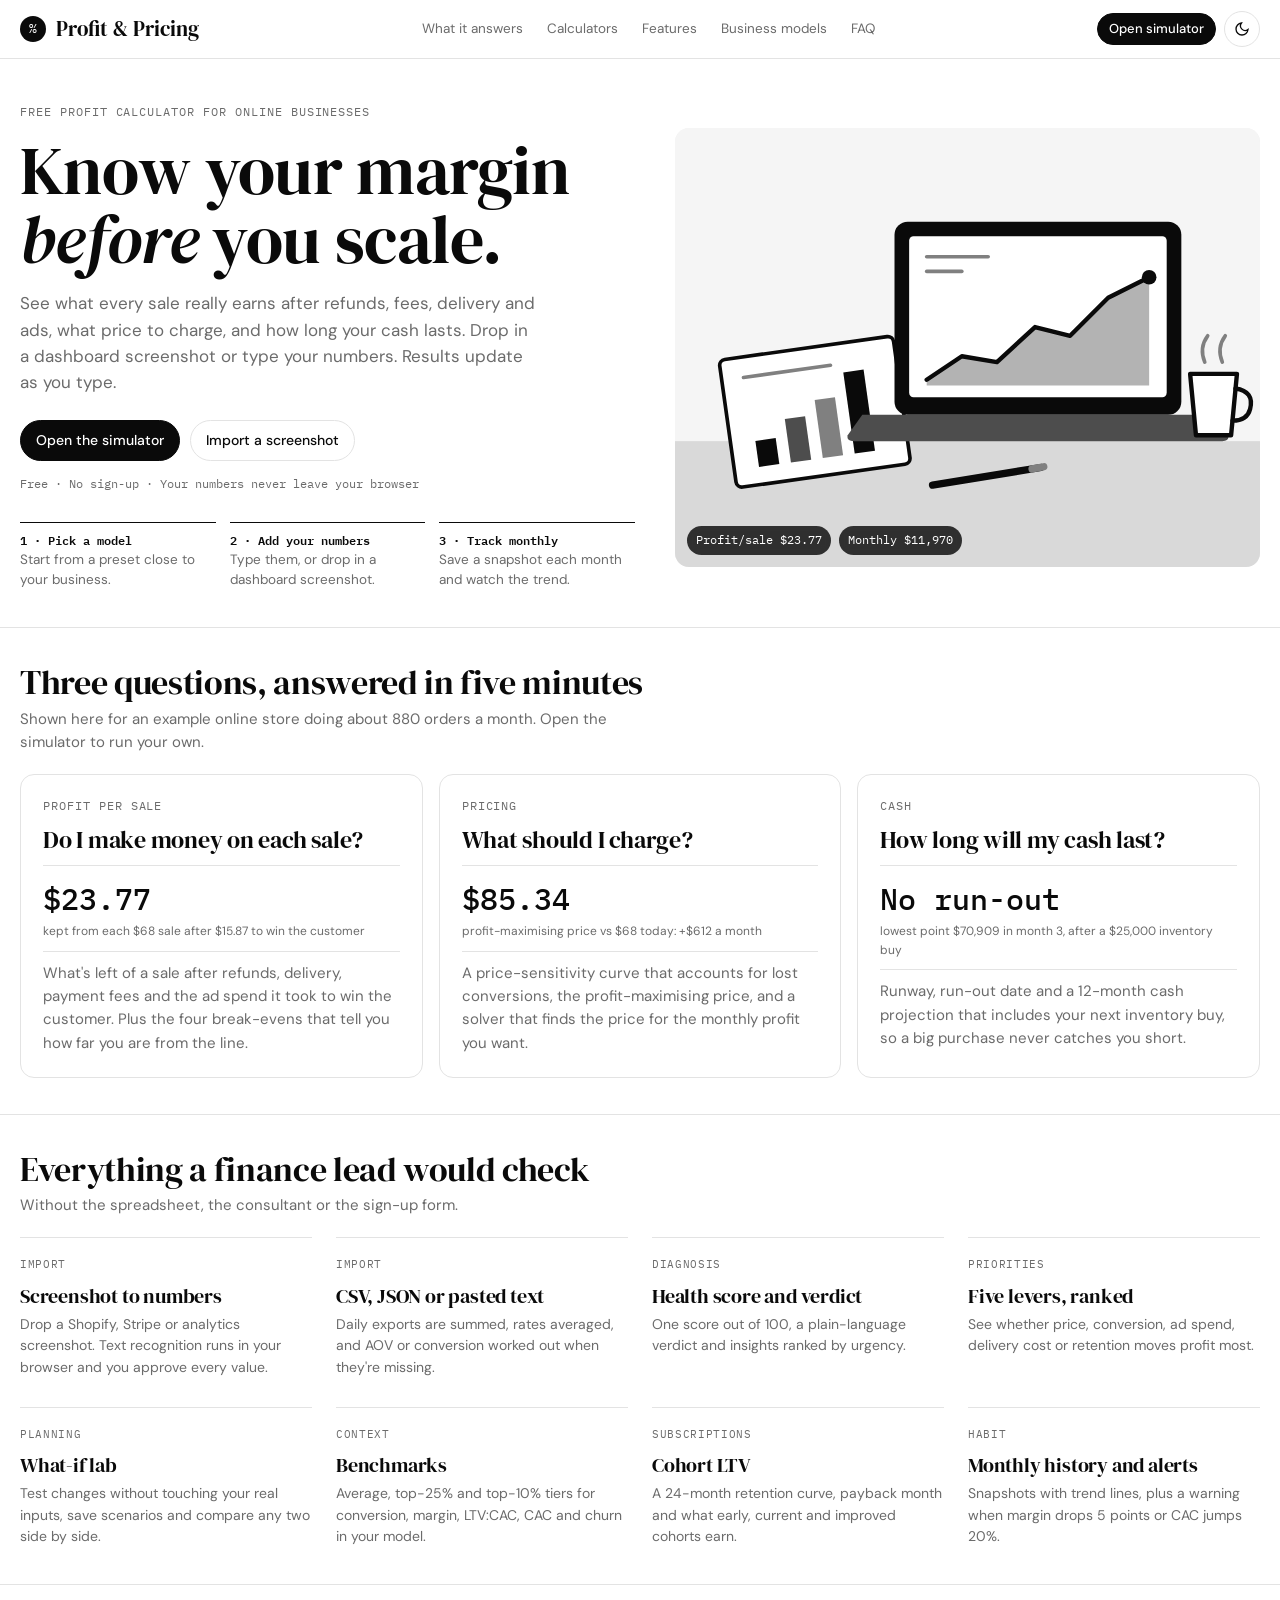
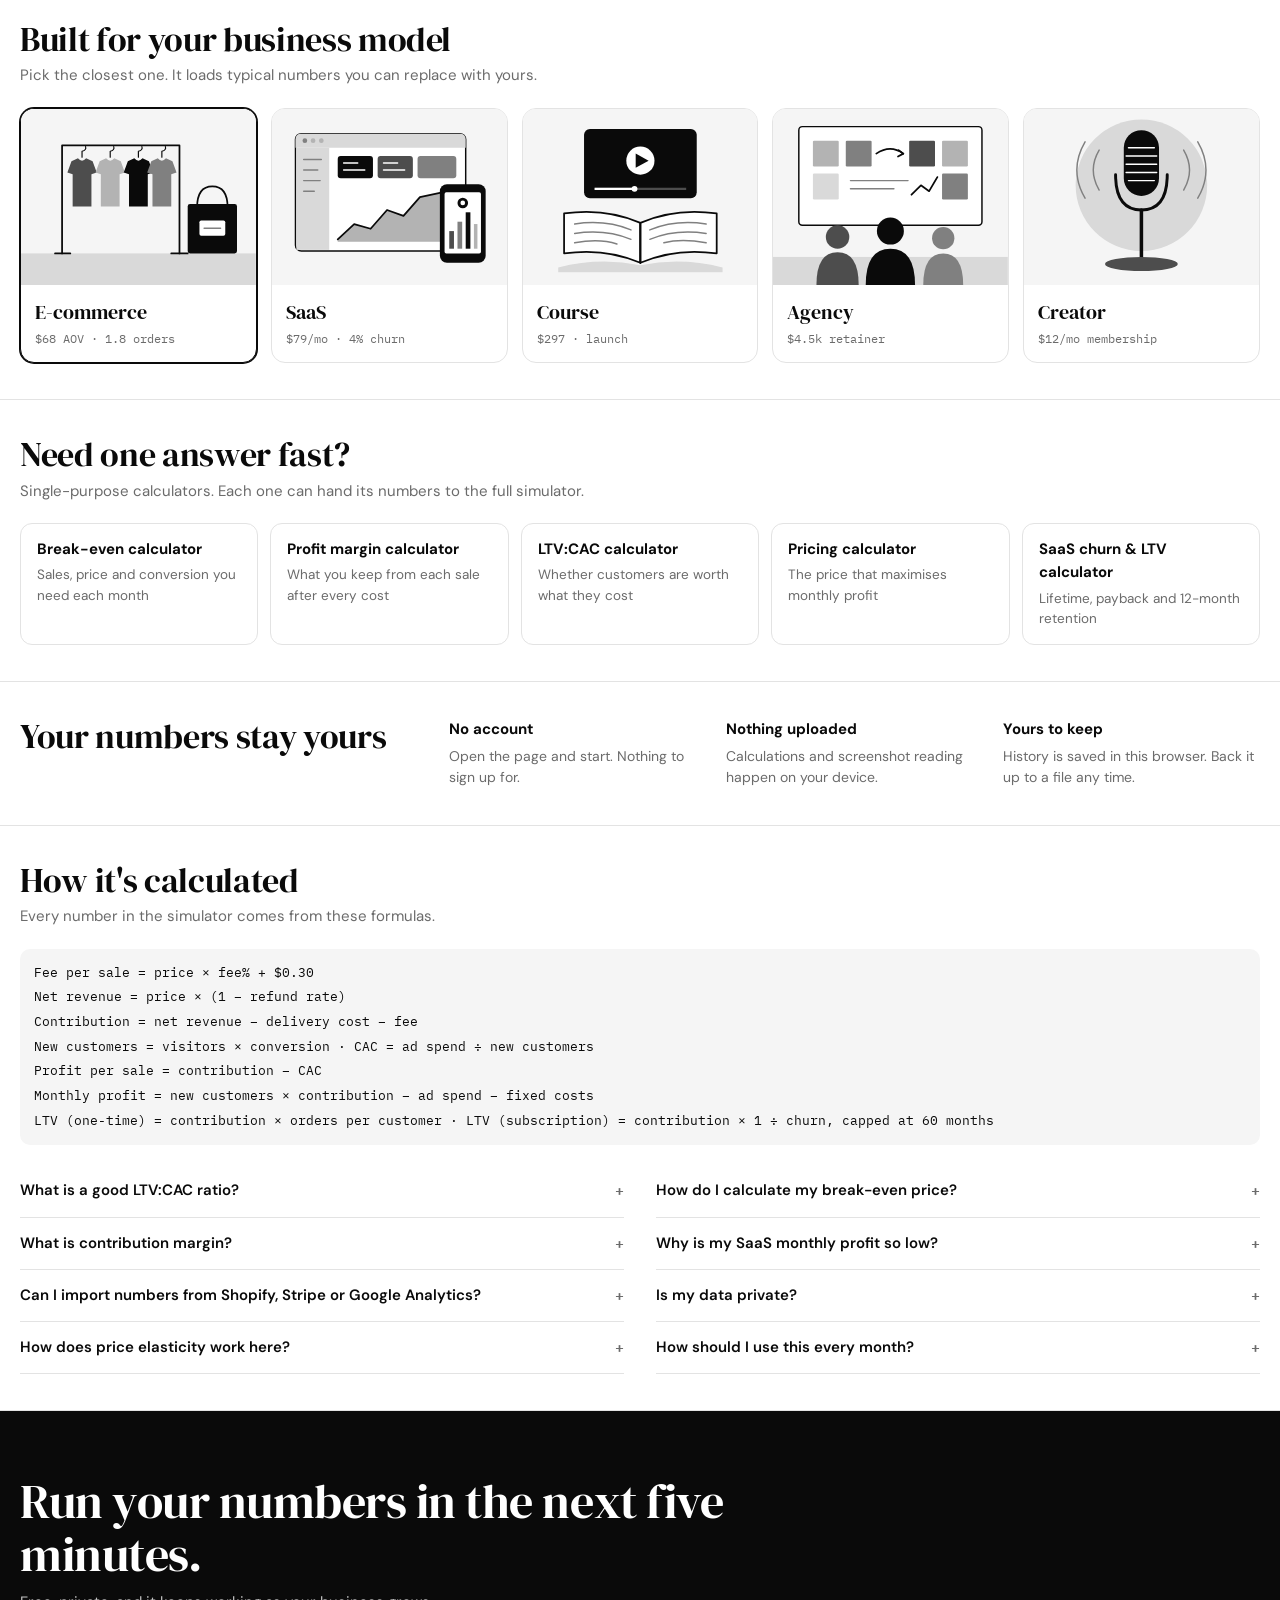
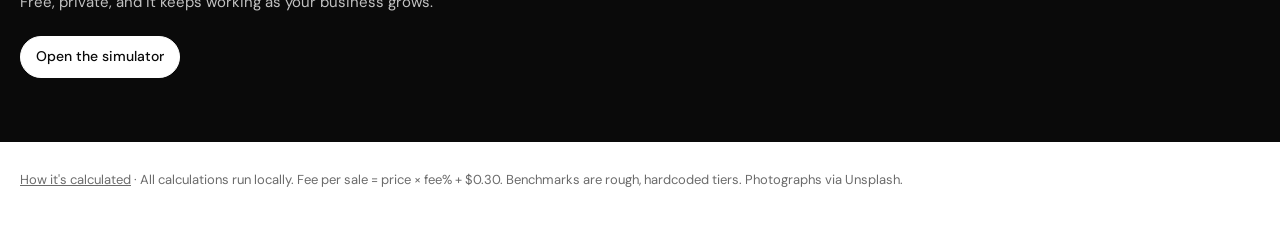
==== commit 15720370: "Add five calculator pages for search traffic Break-even, profit margin, LTV:CAC, pricing and SaaS ch" ====
--- a/index.html
+++ b/index.html
@@ -11,7 +11,16 @@
 <meta property="og:type" content="website">
 <meta property="og:title" content="Profit & Pricing Simulator">
 <meta property="og:description" content="Know your margin before you scale. Profit per sale, LTV:CAC, break-evens, price sensitivity and runway for e-commerce, SaaS, courses, agencies and creators.">
-<meta name="twitter:card" content="summary">
+<meta name="twitter:card" content="summary_large_image">
+<meta property="og:image" content="https://mitchmoneyy.github.io/profit-pricing-simulator/og-image.png">
+<meta property="og:image:width" content="1200">
+<meta property="og:image:height" content="630">
+<meta property="og:image:alt" content="Profit & Pricing Simulator: know your margin before you scale. Example store with $23.77 profit per sale and LTV:CAC of 4.5x.">
+<meta name="twitter:image" content="https://mitchmoneyy.github.io/profit-pricing-simulator/og-image.png">
+<link rel="icon" href="icon.svg" type="image/svg+xml">
+<link rel="icon" href="icon-192.png" type="image/png" sizes="192x192">
+<link rel="apple-touch-icon" href="apple-touch-icon.png">
+<link rel="manifest" href="manifest.webmanifest">
 <meta name="twitter:title" content="Profit & Pricing Simulator">
 <meta name="twitter:description" content="Free unit-economics calculator: profit per sale, LTV:CAC, break-evens and runway, live in your browser.">
 <script type="application/ld+json">{"@context":"https://schema.org","@type":"WebApplication","name":"Profit & Pricing Simulator","applicationCategory":"BusinessApplication","operatingSystem":"Any (web browser)","isAccessibleForFree":true,"offers":{"@type":"Offer","price":"0","priceCurrency":"USD"},"description":"Free unit-economics calculator for online businesses: profit per sale, CAC, LTV:CAC, break-even price, price sensitivity, cohort LTV and cash runway.","featureList":["Dashboard screenshot import with in-browser OCR","CSV, TSV and JSON import","Break-even price, sales, conversion and CAC","Price sensitivity chart and target-profit price solver","Benchmarks for e-commerce, SaaS, course, agency and creator businesses","Snapshot history with margin and CAC alerts","Cash runway projection"]}</script>
@@ -325,6 +334,10 @@
 .privacy{display:grid;grid-template-columns:minmax(0,1fr) minmax(0,2fr);gap:24px;align-items:start}
 .pgrid{display:grid;grid-template-columns:repeat(3,minmax(0,1fr));gap:20px}
 .pgrid p{font-size:14px;margin-top:4px}
+.calc-links{display:grid;grid-template-columns:repeat(auto-fit,minmax(200px,1fr));gap:12px}
+.calc-links a{border:1px solid var(--line);border-radius:12px;padding:14px 16px;text-decoration:none;display:flex;flex-direction:column;gap:4px}
+.calc-links a:hover{border-color:var(--fg)}
+.calc-links span{font-size:13.5px;color:var(--muted)}
 .band{background:var(--fg);color:var(--bg);padding:64px 0;text-align:left}
 .band h2{font-size:clamp(30px,4.4vw,48px);max-width:720px}
 .band p{opacity:.75;margin:10px 0 22px}
@@ -334,6 +347,7 @@
 @media (max-width:640px){.steps,.pgrid,.fgrid{grid-template-columns:minmax(0,1fr)}.lb-goal{display:none}.band{padding:44px 0}}
 @media (max-width:420px){.brand{font-size:18px;gap:8px}.brand-mark{width:22px;height:22px;font-size:11px}.top .wrap{gap:8px}}
 @media (max-width:360px){.hdr-cta{display:none}}
+@media (max-width:520px){#installBtn{display:none!important}}
 
 /* Summary */
 pre.summary{font-family:var(--mono);font-size:12px;background:var(--soft);border-radius:10px;padding:14px;max-height:340px;overflow:auto;white-space:pre-wrap;word-break:break-word;margin:12px 0 0}
@@ -388,12 +402,13 @@
   <div class="wrap">
     <a class="brand" href="#home"><span class="brand-mark">%</span>Profit &amp; Pricing</a>
     <nav class="nav nav-landing" aria-label="Page">
-      <a href="#questions">What it answers</a><a href="#features">Features</a><a href="#models">Business models</a><a href="#faq">FAQ</a>
+      <a href="#questions">What it answers</a><a href="#calculators">Calculators</a><a href="#features">Features</a><a href="#models">Business models</a><a href="#faq">FAQ</a>
     </nav>
     <nav class="nav nav-app" aria-label="Sections">
       <a href="#presets">Presets</a><a href="#import">Import</a><a href="#overview">Results</a><a href="#lab">What-if</a><a href="#pricing">Pricing</a><a href="#bench">Benchmarks</a><a href="#cohort">Cohorts</a><a href="#cash">Cash</a><a href="#history">History</a><a href="#share">Share</a>
     </nav>
     <div class="row" style="flex:none;flex-wrap:nowrap">
+      <button class="btn ghost sm" id="installBtn" hidden>Install app</button>
       <a class="btn sm hdr-cta" href="#app">Open simulator</a>
       <button class="icon-btn" id="themeBtn" aria-label="Toggle dark mode" title="Toggle dark mode">
         <svg width="16" height="16" viewBox="0 0 24 24" fill="none" stroke="currentColor" stroke-width="2"><path d="M21 12.8A9 9 0 1 1 11.2 3a7 7 0 0 0 9.8 9.8z"/></svg>
@@ -458,6 +473,19 @@
   <div class="wrap">
     <div class="sec-head"><div><h2>Built for your business model</h2><p>Pick the closest one. It loads typical numbers you can replace with yours.</p></div></div>
     <div class="presets" data-grid="landing"></div>
+  </div>
+</section>
+
+<section class="section" id="calculators">
+  <div class="wrap">
+    <div class="sec-head"><div><h2>Need one answer fast?</h2><p>Single-purpose calculators. Each one can hand its numbers to the full simulator.</p></div></div>
+    <div class="calc-links">
+      <a href="break-even-calculator/"><b>Break-even calculator</b><span>Sales, price and conversion you need each month</span></a>
+      <a href="profit-margin-calculator/"><b>Profit margin calculator</b><span>What you keep from each sale after every cost</span></a>
+      <a href="ltv-cac-calculator/"><b>LTV:CAC calculator</b><span>Whether customers are worth what they cost</span></a>
+      <a href="pricing-calculator/"><b>Pricing calculator</b><span>The price that maximises monthly profit</span></a>
+      <a href="saas-churn-ltv-calculator/"><b>SaaS churn &amp; LTV calculator</b><span>Lifetime, payback and 12-month retention</span></a>
+    </div>
   </div>
 </section>
 
@@ -2076,6 +2104,14 @@
   showView(fromHash || h === '#app' || (h !== '#home' && usedApp) ? 'app' : 'landing', true);
   syncInputs(); render(); renderLanding();
 }
+// Offline support and install prompt (hosted site only; not inside an embedded viewer)
+if ('serviceWorker' in navigator && !IN_FRAME && (location.protocol === 'https:' || location.hostname === 'localhost')){
+  window.addEventListener('load', () => { navigator.serviceWorker.register('sw.js').catch(() => {}); });
+}
+let installEvt = null;
+window.addEventListener('beforeinstallprompt', e => { e.preventDefault(); installEvt = e; $('#installBtn').hidden = false; });
+window.addEventListener('appinstalled', () => { installEvt = null; $('#installBtn').hidden = true; toast('Installed. Open it from your home screen or dock.'); });
+$('#installBtn').addEventListener('click', async () => { if (!installEvt) return; installEvt.prompt(); try { await installEvt.userChoice; } catch(e){} installEvt = null; $('#installBtn').hidden = true; });
 // expose for debugging/tests
 window.__pps = {compute, extract: t => normalizeFound(extractRaw(t)), rowsToText, splitDelimited, jsonToText, encodeState, decodeState, getState: () => state};
 init();
